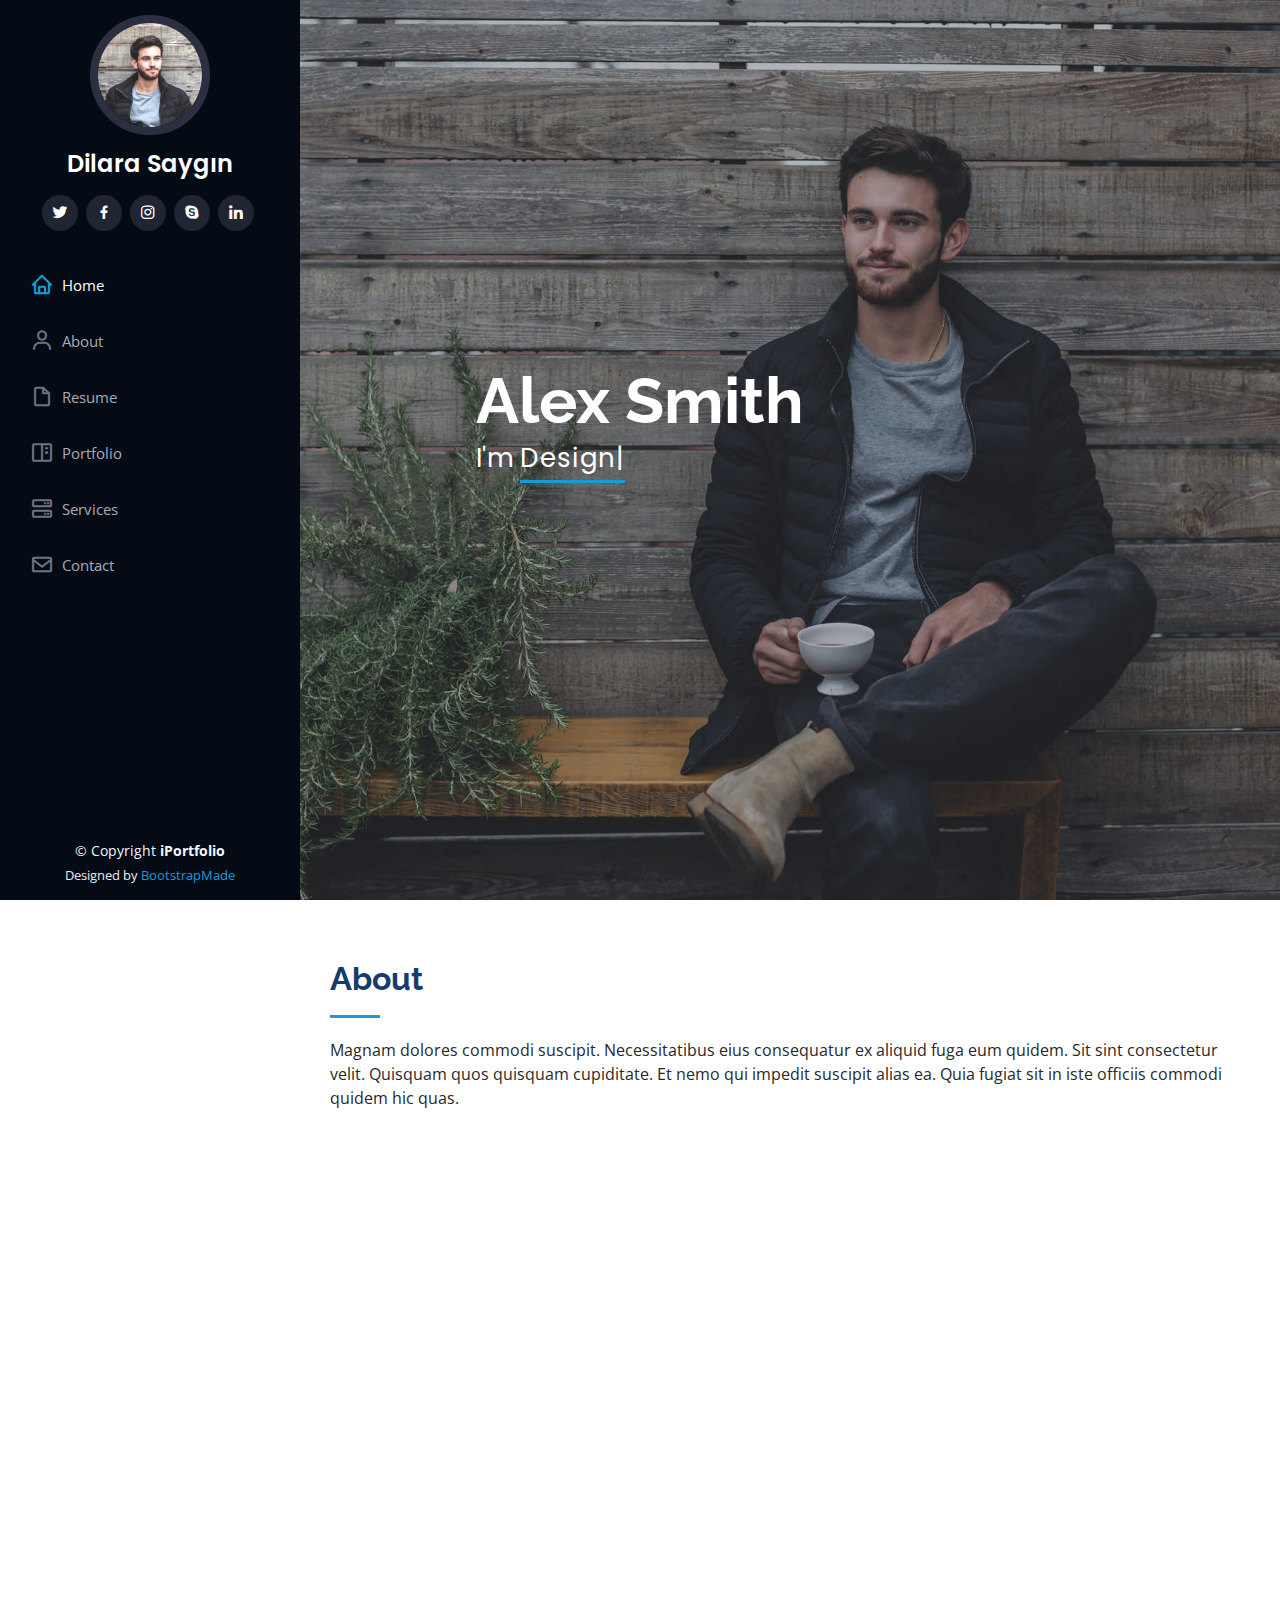
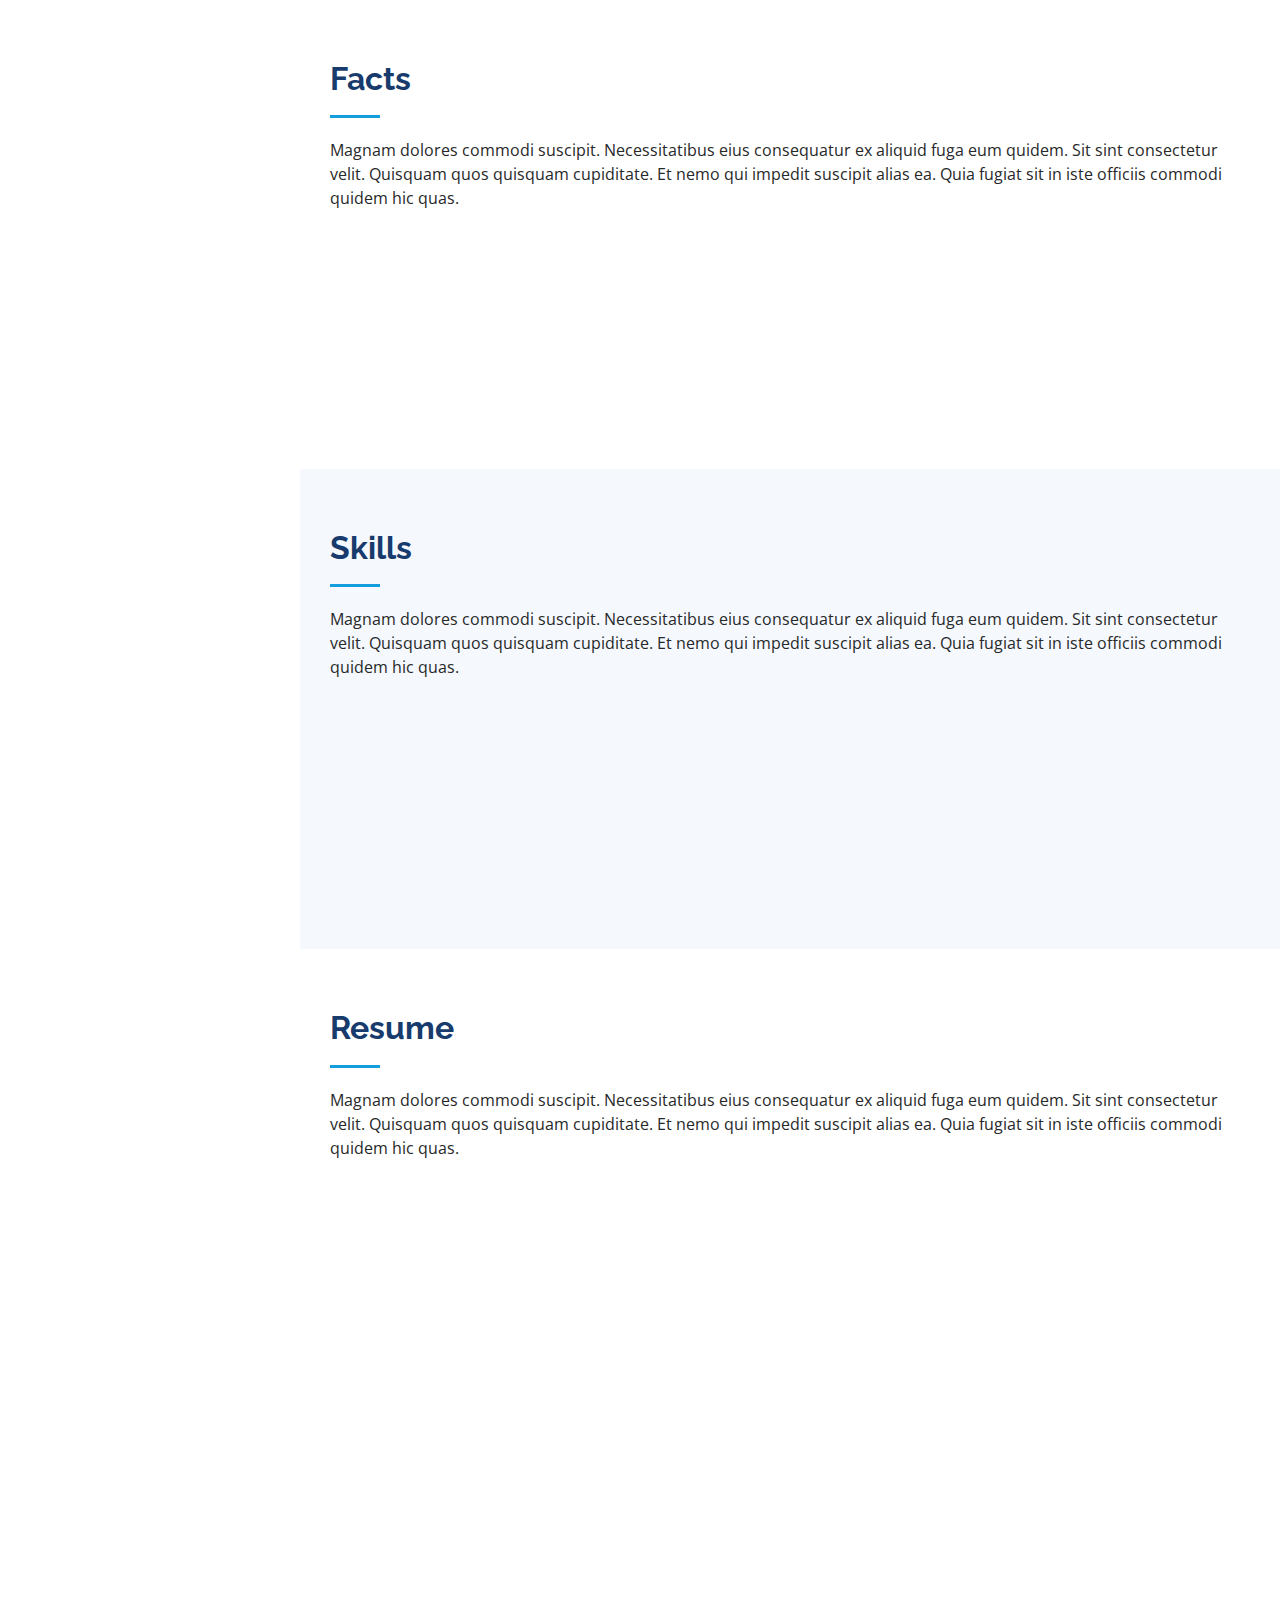
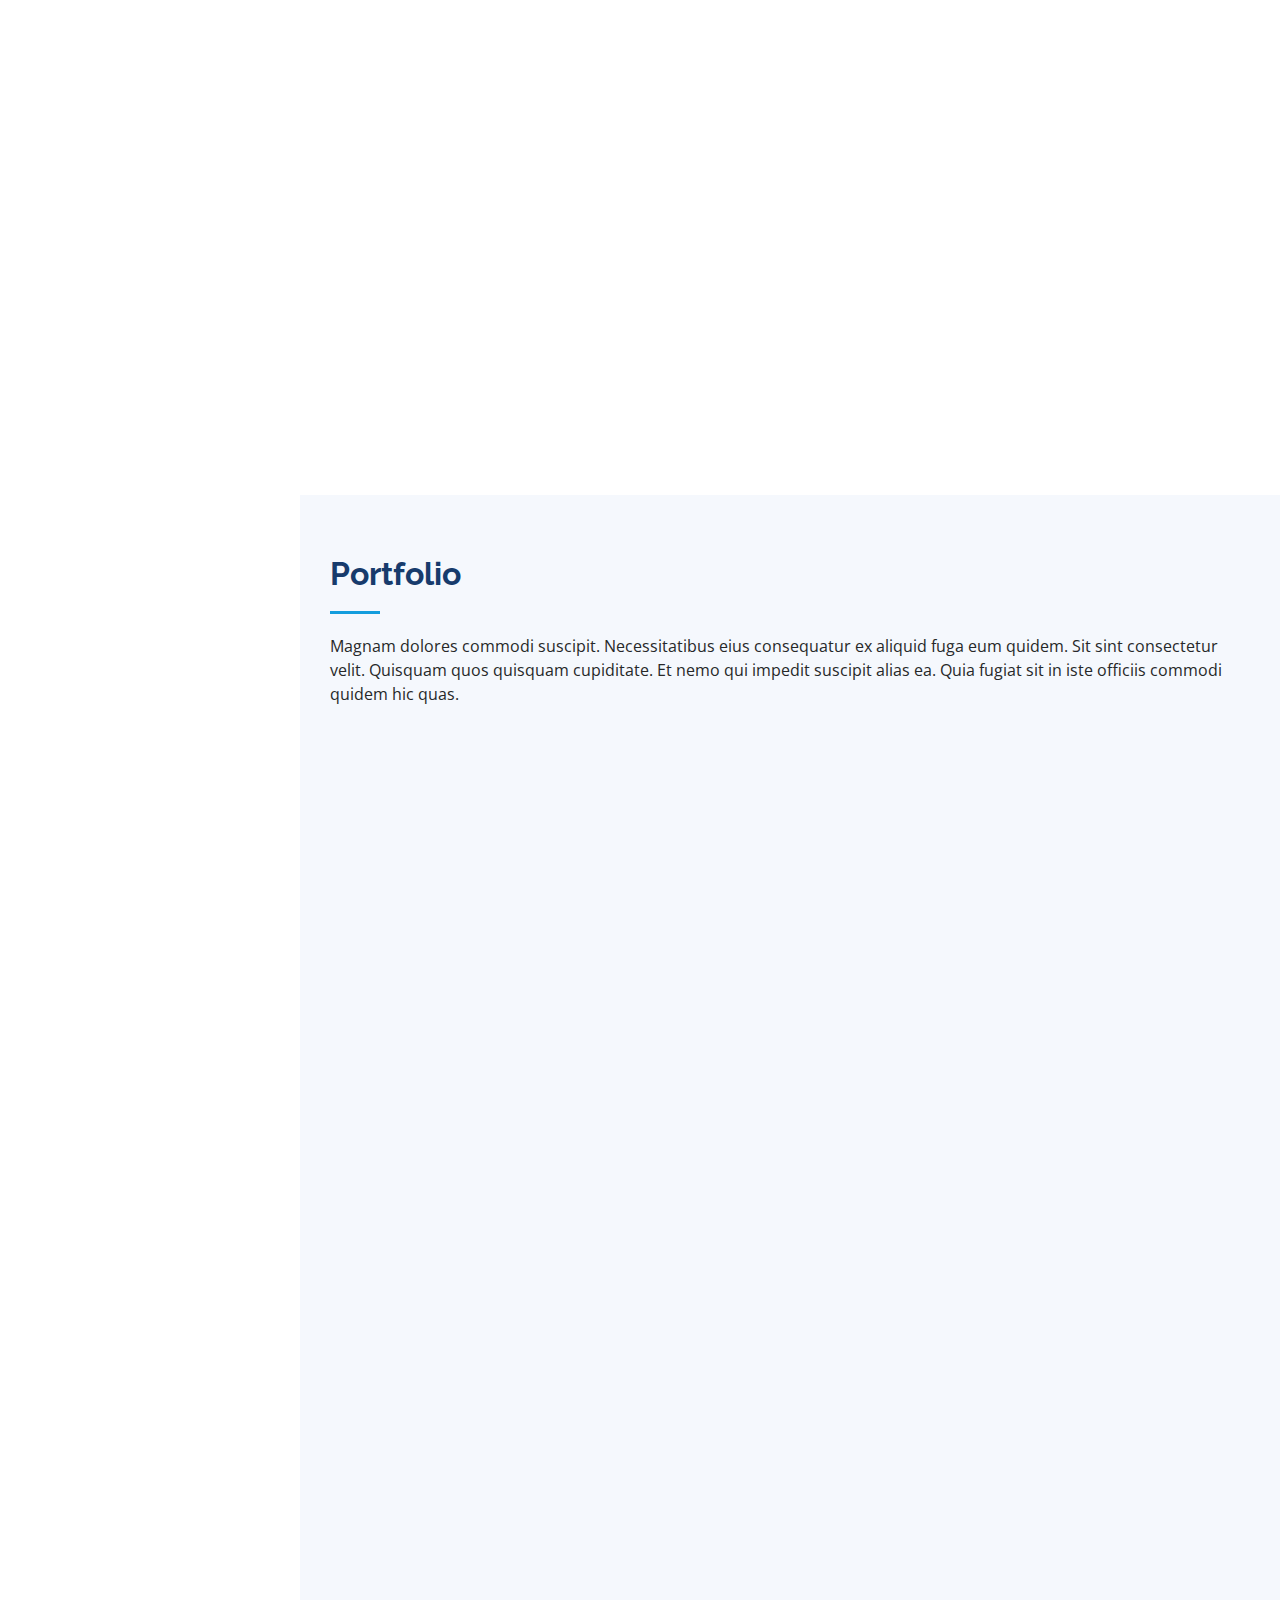
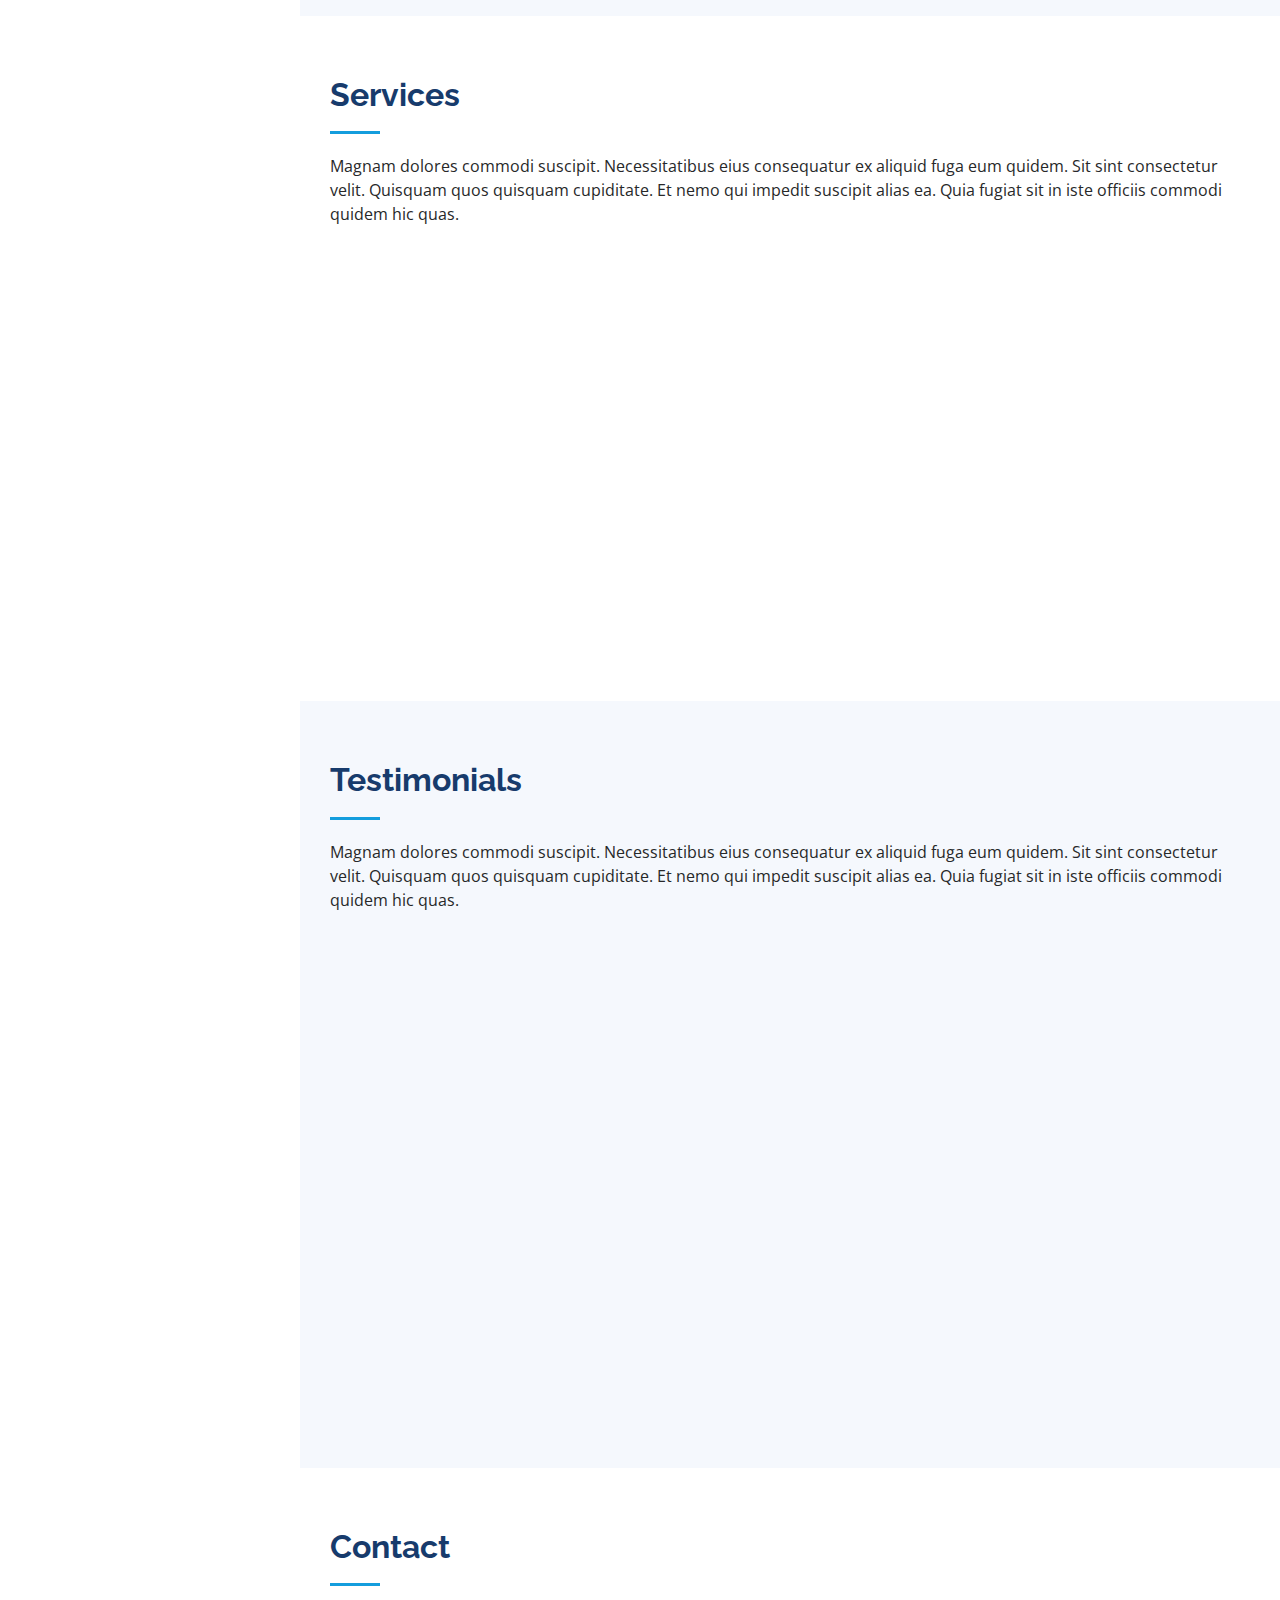
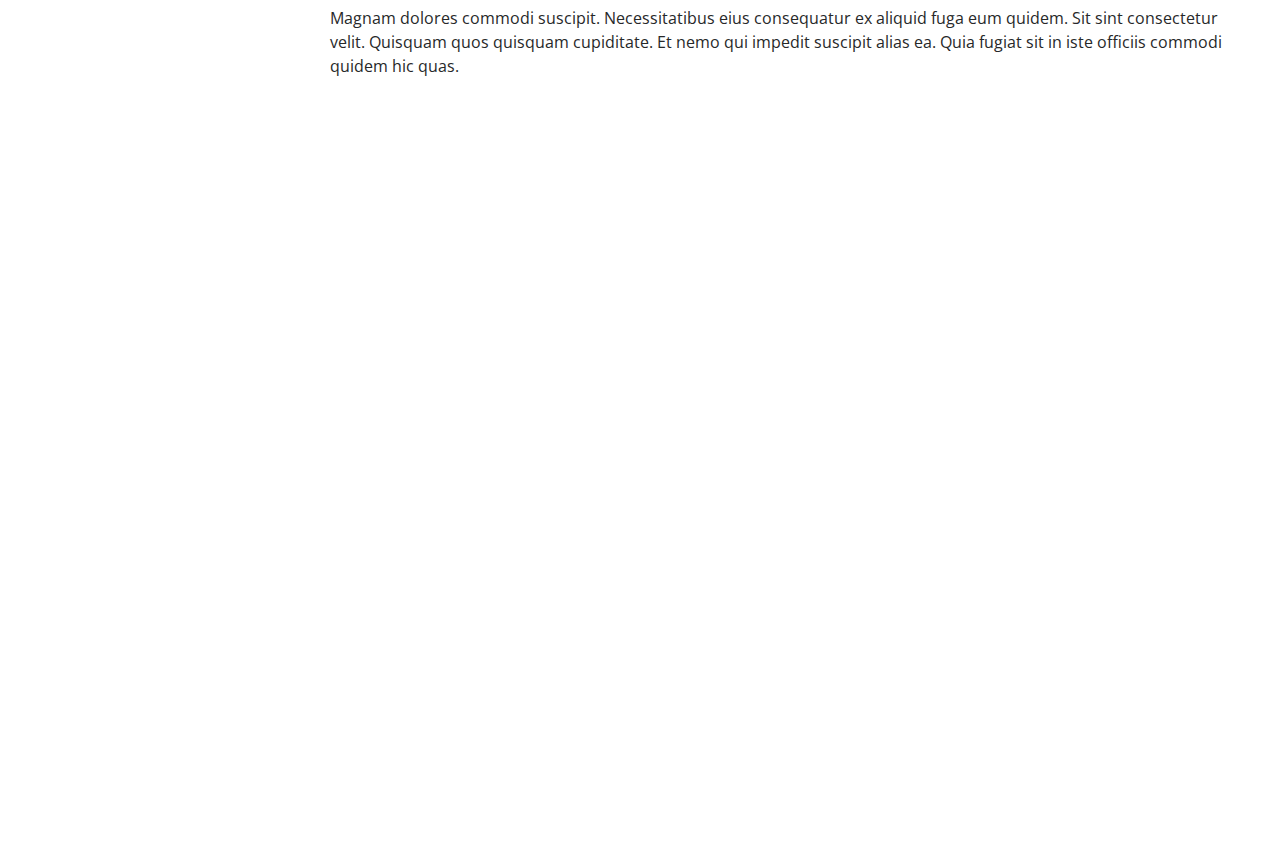
==== iPortfolio/index.html @ 15cb744f "deneme1" ====
<!DOCTYPE html>
<html lang="en">

<head>
  <meta charset="utf-8">
  <meta content="width=device-width, initial-scale=1.0" name="viewport">

  <title>iPortfolio Bootstrap Template - Index</title>
  <meta content="" name="description">
  <meta content="" name="keywords">

  <!-- Favicons -->
  <link href="assets/img/favicon.png" rel="icon">
  <link href="assets/img/apple-touch-icon.png" rel="apple-touch-icon">

  <!-- Google Fonts -->
  <link href="https://fonts.googleapis.com/css?family=Open+Sans:300,300i,400,400i,600,600i,700,700i|Raleway:300,300i,400,400i,500,500i,600,600i,700,700i|Poppins:300,300i,400,400i,500,500i,600,600i,700,700i" rel="stylesheet">

  <!-- Vendor CSS Files -->
  <link href="assets/vendor/aos/aos.css" rel="stylesheet">
  <link href="assets/vendor/bootstrap/css/bootstrap.min.css" rel="stylesheet">
  <link href="assets/vendor/bootstrap-icons/bootstrap-icons.css" rel="stylesheet">
  <link href="assets/vendor/boxicons/css/boxicons.min.css" rel="stylesheet">
  <link href="assets/vendor/glightbox/css/glightbox.min.css" rel="stylesheet">
  <link href="assets/vendor/swiper/swiper-bundle.min.css" rel="stylesheet">

  <!-- Template Main CSS File -->
  <link href="assets/css/style.css" rel="stylesheet">

  <!-- =======================================================
  * Template Name: iPortfolio
  * Template URL: https://bootstrapmade.com/iportfolio-bootstrap-portfolio-websites-template/
  * Updated: Mar 17 2024 with Bootstrap v5.3.3
  * Author: BootstrapMade.com
  * License: https://bootstrapmade.com/license/
  ======================================================== -->
</head>

<body>

  <!-- ======= Mobile nav toggle button ======= -->
  <i class="bi bi-list mobile-nav-toggle d-xl-none"></i>

  <!-- ======= Header ======= -->
  <header id="header">
    <div class="d-flex flex-column">

      <div class="profile">
        <img src="assets/img/profile-img.jpg" alt="" class="img-fluid rounded-circle">
        <h1 class="text-light"><a href="index.html">Dilara Saygın</a></h1>
        <div class="social-links mt-3 text-center">
          <a href="#" class="twitter"><i class="bx bxl-twitter"></i></a>
          <a href="#" class="facebook"><i class="bx bxl-facebook"></i></a>
          <a href="#" class="instagram"><i class="bx bxl-instagram"></i></a>
          <a href="#" class="google-plus"><i class="bx bxl-skype"></i></a>
          <a href="#" class="linkedin"><i class="bx bxl-linkedin"></i></a>
        </div>
      </div>

      <nav id="navbar" class="nav-menu navbar">
        <ul>
          <li><a href="#hero" class="nav-link scrollto active"><i class="bx bx-home"></i> <span>Home</span></a></li>
          <li><a href="#about" class="nav-link scrollto"><i class="bx bx-user"></i> <span>About</span></a></li>
          <li><a href="#resume" class="nav-link scrollto"><i class="bx bx-file-blank"></i> <span>Resume</span></a></li>
          <li><a href="#portfolio" class="nav-link scrollto"><i class="bx bx-book-content"></i> <span>Portfolio</span></a></li>
          <li><a href="#services" class="nav-link scrollto"><i class="bx bx-server"></i> <span>Services</span></a></li>
          <li><a href="#contact" class="nav-link scrollto"><i class="bx bx-envelope"></i> <span>Contact</span></a></li>
        </ul>
      </nav><!-- .nav-menu -->
    </div>
  </header><!-- End Header -->

  <!-- ======= Hero Section ======= -->
  <section id="hero" class="d-flex flex-column justify-content-center align-items-center">
    <div class="hero-container" data-aos="fade-in">
      <h1>Alex Smith</h1>
      <p>I'm <span class="typed" data-typed-items="Designer, Developer, Freelancer, Photographer"></span></p>
    </div>
  </section><!-- End Hero -->

  <main id="main">

    <!-- ======= About Section ======= -->
    <section id="about" class="about">
      <div class="container">

        <div class="section-title">
          <h2>About</h2>
          <p>Magnam dolores commodi suscipit. Necessitatibus eius consequatur ex aliquid fuga eum quidem. Sit sint consectetur velit. Quisquam quos quisquam cupiditate. Et nemo qui impedit suscipit alias ea. Quia fugiat sit in iste officiis commodi quidem hic quas.</p>
        </div>

        <div class="row">
          <div class="col-lg-4" data-aos="fade-right">
            <img src="assets/img/profile-img.jpg" class="img-fluid" alt="">
          </div>
          <div class="col-lg-8 pt-4 pt-lg-0 content" data-aos="fade-left">
            <h3>UI/UX Designer &amp; Web Developer.</h3>
            <p class="fst-italic">
              Lorem ipsum dolor sit amet, consectetur adipiscing elit, sed do eiusmod tempor incididunt ut labore et dolore
              magna aliqua.
            </p>
            <div class="row">
              <div class="col-lg-6">
                <ul>
                  <li><i class="bi bi-chevron-right"></i> <strong>Birthday:</strong> <span>1 May 1995</span></li>
                  <li><i class="bi bi-chevron-right"></i> <strong>Website:</strong> <span>www.example.com</span></li>
                  <li><i class="bi bi-chevron-right"></i> <strong>Phone:</strong> <span>+123 456 7890</span></li>
                  <li><i class="bi bi-chevron-right"></i> <strong>City:</strong> <span>New York, USA</span></li>
                </ul>
              </div>
              <div class="col-lg-6">
                <ul>
                  <li><i class="bi bi-chevron-right"></i> <strong>Age:</strong> <span>30</span></li>
                  <li><i class="bi bi-chevron-right"></i> <strong>Degree:</strong> <span>Master</span></li>
                  <li><i class="bi bi-chevron-right"></i> <strong>PhEmailone:</strong> <span>email@example.com</span></li>
                  <li><i class="bi bi-chevron-right"></i> <strong>Freelance:</strong> <span>Available</span></li>
                </ul>
              </div>
            </div>
            <p>
              Officiis eligendi itaque labore et dolorum mollitia officiis optio vero. Quisquam sunt adipisci omnis et ut. Nulla accusantium dolor incidunt officia tempore. Et eius omnis.
              Cupiditate ut dicta maxime officiis quidem quia. Sed et consectetur qui quia repellendus itaque neque. Aliquid amet quidem ut quaerat cupiditate. Ab et eum qui repellendus omnis culpa magni laudantium dolores.
            </p>
          </div>
        </div>

      </div>
    </section><!-- End About Section -->

    <!-- ======= Facts Section ======= -->
    <section id="facts" class="facts">
      <div class="container">

        <div class="section-title">
          <h2>Facts</h2>
          <p>Magnam dolores commodi suscipit. Necessitatibus eius consequatur ex aliquid fuga eum quidem. Sit sint consectetur velit. Quisquam quos quisquam cupiditate. Et nemo qui impedit suscipit alias ea. Quia fugiat sit in iste officiis commodi quidem hic quas.</p>
        </div>

        <div class="row no-gutters">

          <div class="col-lg-3 col-md-6 d-md-flex align-items-md-stretch" data-aos="fade-up">
            <div class="count-box">
              <i class="bi bi-emoji-smile"></i>
              <span data-purecounter-start="0" data-purecounter-end="232" data-purecounter-duration="1" class="purecounter"></span>
              <p><strong>Happy Clients</strong> consequuntur quae</p>
            </div>
          </div>

          <div class="col-lg-3 col-md-6 d-md-flex align-items-md-stretch" data-aos="fade-up" data-aos-delay="100">
            <div class="count-box">
              <i class="bi bi-journal-richtext"></i>
              <span data-purecounter-start="0" data-purecounter-end="521" data-purecounter-duration="1" class="purecounter"></span>
              <p><strong>Projects</strong> adipisci atque cum quia aut</p>
            </div>
          </div>

          <div class="col-lg-3 col-md-6 d-md-flex align-items-md-stretch" data-aos="fade-up" data-aos-delay="200">
            <div class="count-box">
              <i class="bi bi-headset"></i>
              <span data-purecounter-start="0" data-purecounter-end="1453" data-purecounter-duration="1" class="purecounter"></span>
              <p><strong>Hours Of Support</strong> aut commodi quaerat</p>
            </div>
          </div>

          <div class="col-lg-3 col-md-6 d-md-flex align-items-md-stretch" data-aos="fade-up" data-aos-delay="300">
            <div class="count-box">
              <i class="bi bi-people"></i>
              <span data-purecounter-start="0" data-purecounter-end="32" data-purecounter-duration="1" class="purecounter"></span>
              <p><strong>Hard Workers</strong> rerum asperiores dolor</p>
            </div>
          </div>

        </div>

      </div>
    </section><!-- End Facts Section -->

    <!-- ======= Skills Section ======= -->
    <section id="skills" class="skills section-bg">
      <div class="container">

        <div class="section-title">
          <h2>Skills</h2>
          <p>Magnam dolores commodi suscipit. Necessitatibus eius consequatur ex aliquid fuga eum quidem. Sit sint consectetur velit. Quisquam quos quisquam cupiditate. Et nemo qui impedit suscipit alias ea. Quia fugiat sit in iste officiis commodi quidem hic quas.</p>
        </div>

        <div class="row skills-content">

          <div class="col-lg-6" data-aos="fade-up">

            <div class="progress">
              <span class="skill">HTML <i class="val">100%</i></span>
              <div class="progress-bar-wrap">
                <div class="progress-bar" role="progressbar" aria-valuenow="100" aria-valuemin="0" aria-valuemax="100"></div>
              </div>
            </div>

            <div class="progress">
              <span class="skill">CSS <i class="val">90%</i></span>
              <div class="progress-bar-wrap">
                <div class="progress-bar" role="progressbar" aria-valuenow="90" aria-valuemin="0" aria-valuemax="100"></div>
              </div>
            </div>

            <div class="progress">
              <span class="skill">JavaScript <i class="val">75%</i></span>
              <div class="progress-bar-wrap">
                <div class="progress-bar" role="progressbar" aria-valuenow="75" aria-valuemin="0" aria-valuemax="100"></div>
              </div>
            </div>

          </div>

          <div class="col-lg-6" data-aos="fade-up" data-aos-delay="100">

            <div class="progress">
              <span class="skill">PHP <i class="val">80%</i></span>
              <div class="progress-bar-wrap">
                <div class="progress-bar" role="progressbar" aria-valuenow="80" aria-valuemin="0" aria-valuemax="100"></div>
              </div>
            </div>

            <div class="progress">
              <span class="skill">WordPress/CMS <i class="val">90%</i></span>
              <div class="progress-bar-wrap">
                <div class="progress-bar" role="progressbar" aria-valuenow="90" aria-valuemin="0" aria-valuemax="100"></div>
              </div>
            </div>

            <div class="progress">
              <span class="skill">Photoshop <i class="val">55%</i></span>
              <div class="progress-bar-wrap">
                <div class="progress-bar" role="progressbar" aria-valuenow="55" aria-valuemin="0" aria-valuemax="100"></div>
              </div>
            </div>

          </div>

        </div>

      </div>
    </section><!-- End Skills Section -->

    <!-- ======= Resume Section ======= -->
    <section id="resume" class="resume">
      <div class="container">

        <div class="section-title">
          <h2>Resume</h2>
          <p>Magnam dolores commodi suscipit. Necessitatibus eius consequatur ex aliquid fuga eum quidem. Sit sint consectetur velit. Quisquam quos quisquam cupiditate. Et nemo qui impedit suscipit alias ea. Quia fugiat sit in iste officiis commodi quidem hic quas.</p>
        </div>

        <div class="row">
          <div class="col-lg-6" data-aos="fade-up">
            <h3 class="resume-title">Sumary</h3>
            <div class="resume-item pb-0">
              <h4>Alex Smith</h4>
              <p><em>Innovative and deadline-driven Graphic Designer with 3+ years of experience designing and developing user-centered digital/print marketing material from initial concept to final, polished deliverable.</em></p>
              <ul>
                <li>Portland par 127,Orlando, FL</li>
                <li>(123) 456-7891</li>
                <li>alice.barkley@example.com</li>
              </ul>
            </div>

            <h3 class="resume-title">Education</h3>
            <div class="resume-item">
              <h4>Master of Fine Arts &amp; Graphic Design</h4>
              <h5>2015 - 2016</h5>
              <p><em>Rochester Institute of Technology, Rochester, NY</em></p>
              <p>Qui deserunt veniam. Et sed aliquam labore tempore sed quisquam iusto autem sit. Ea vero voluptatum qui ut dignissimos deleniti nerada porti sand markend</p>
            </div>
            <div class="resume-item">
              <h4>Bachelor of Fine Arts &amp; Graphic Design</h4>
              <h5>2010 - 2014</h5>
              <p><em>Rochester Institute of Technology, Rochester, NY</em></p>
              <p>Quia nobis sequi est occaecati aut. Repudiandae et iusto quae reiciendis et quis Eius vel ratione eius unde vitae rerum voluptates asperiores voluptatem Earum molestiae consequatur neque etlon sader mart dila</p>
            </div>
          </div>
          <div class="col-lg-6" data-aos="fade-up" data-aos-delay="100">
            <h3 class="resume-title">Professional Experience</h3>
            <div class="resume-item">
              <h4>Senior graphic design specialist</h4>
              <h5>2019 - Present</h5>
              <p><em>Experion, New York, NY </em></p>
              <ul>
                <li>Lead in the design, development, and implementation of the graphic, layout, and production communication materials</li>
                <li>Delegate tasks to the 7 members of the design team and provide counsel on all aspects of the project. </li>
                <li>Supervise the assessment of all graphic materials in order to ensure quality and accuracy of the design</li>
                <li>Oversee the efficient use of production project budgets ranging from $2,000 - $25,000</li>
              </ul>
            </div>
            <div class="resume-item">
              <h4>Graphic design specialist</h4>
              <h5>2017 - 2018</h5>
              <p><em>Stepping Stone Advertising, New York, NY</em></p>
              <ul>
                <li>Developed numerous marketing programs (logos, brochures,infographics, presentations, and advertisements).</li>
                <li>Managed up to 5 projects or tasks at a given time while under pressure</li>
                <li>Recommended and consulted with clients on the most appropriate graphic design</li>
                <li>Created 4+ design presentations and proposals a month for clients and account managers</li>
              </ul>
            </div>
          </div>
        </div>

      </div>
    </section><!-- End Resume Section -->

    <!-- ======= Portfolio Section ======= -->
    <section id="portfolio" class="portfolio section-bg">
      <div class="container">

        <div class="section-title">
          <h2>Portfolio</h2>
          <p>Magnam dolores commodi suscipit. Necessitatibus eius consequatur ex aliquid fuga eum quidem. Sit sint consectetur velit. Quisquam quos quisquam cupiditate. Et nemo qui impedit suscipit alias ea. Quia fugiat sit in iste officiis commodi quidem hic quas.</p>
        </div>

        <div class="row" data-aos="fade-up">
          <div class="col-lg-12 d-flex justify-content-center">
            <ul id="portfolio-flters">
              <li data-filter="*" class="filter-active">All</li>
              <li data-filter=".filter-app">App</li>
              <li data-filter=".filter-card">Card</li>
              <li data-filter=".filter-web">Web</li>
            </ul>
          </div>
        </div>

        <div class="row portfolio-container" data-aos="fade-up" data-aos-delay="100">

          <div class="col-lg-4 col-md-6 portfolio-item filter-app">
            <div class="portfolio-wrap">
              <img src="assets/img/portfolio/portfolio-1.jpg" class="img-fluid" alt="">
              <div class="portfolio-links">
                <a href="assets/img/portfolio/portfolio-1.jpg" data-gallery="portfolioGallery" class="portfolio-lightbox" title="App 1"><i class="bx bx-plus"></i></a>
                <a href="portfolio-details.html" title="More Details"><i class="bx bx-link"></i></a>
              </div>
            </div>
          </div>

          <div class="col-lg-4 col-md-6 portfolio-item filter-web">
            <div class="portfolio-wrap">
              <img src="assets/img/portfolio/portfolio-2.jpg" class="img-fluid" alt="">
              <div class="portfolio-links">
                <a href="assets/img/portfolio/portfolio-2.jpg" data-gallery="portfolioGallery" class="portfolio-lightbox" title="Web 3"><i class="bx bx-plus"></i></a>
                <a href="portfolio-details.html" title="More Details"><i class="bx bx-link"></i></a>
              </div>
            </div>
          </div>

          <div class="col-lg-4 col-md-6 portfolio-item filter-app">
            <div class="portfolio-wrap">
              <img src="assets/img/portfolio/portfolio-3.jpg" class="img-fluid" alt="">
              <div class="portfolio-links">
                <a href="assets/img/portfolio/portfolio-3.jpg" data-gallery="portfolioGallery" class="portfolio-lightbox" title="App 2"><i class="bx bx-plus"></i></a>
                <a href="portfolio-details.html" title="More Details"><i class="bx bx-link"></i></a>
              </div>
            </div>
          </div>

          <div class="col-lg-4 col-md-6 portfolio-item filter-card">
            <div class="portfolio-wrap">
              <img src="assets/img/portfolio/portfolio-4.jpg" class="img-fluid" alt="">
              <div class="portfolio-links">
                <a href="assets/img/portfolio/portfolio-4.jpg" data-gallery="portfolioGallery" class="portfolio-lightbox" title="Card 2"><i class="bx bx-plus"></i></a>
                <a href="portfolio-details.html" title="More Details"><i class="bx bx-link"></i></a>
              </div>
            </div>
          </div>

          <div class="col-lg-4 col-md-6 portfolio-item filter-web">
            <div class="portfolio-wrap">
              <img src="assets/img/portfolio/portfolio-5.jpg" class="img-fluid" alt="">
              <div class="portfolio-links">
                <a href="assets/img/portfolio/portfolio-5.jpg" data-gallery="portfolioGallery" class="portfolio-lightbox" title="Web 2"><i class="bx bx-plus"></i></a>
                <a href="portfolio-details.html" title="More Details"><i class="bx bx-link"></i></a>
              </div>
            </div>
          </div>

          <div class="col-lg-4 col-md-6 portfolio-item filter-app">
            <div class="portfolio-wrap">
              <img src="assets/img/portfolio/portfolio-6.jpg" class="img-fluid" alt="">
              <div class="portfolio-links">
                <a href="assets/img/portfolio/portfolio-6.jpg" data-gallery="portfolioGallery" class="portfolio-lightbox" title="App 3"><i class="bx bx-plus"></i></a>
                <a href="portfolio-details.html" title="More Details"><i class="bx bx-link"></i></a>
              </div>
            </div>
          </div>

          <div class="col-lg-4 col-md-6 portfolio-item filter-card">
            <div class="portfolio-wrap">
              <img src="assets/img/portfolio/portfolio-7.jpg" class="img-fluid" alt="">
              <div class="portfolio-links">
                <a href="assets/img/portfolio/portfolio-7.jpg" data-gallery="portfolioGallery" class="portfolio-lightbox" title="Card 1"><i class="bx bx-plus"></i></a>
                <a href="portfolio-details.html" title="More Details"><i class="bx bx-link"></i></a>
              </div>
            </div>
          </div>

          <div class="col-lg-4 col-md-6 portfolio-item filter-card">
            <div class="portfolio-wrap">
              <img src="assets/img/portfolio/portfolio-8.jpg" class="img-fluid" alt="">
              <div class="portfolio-links">
                <a href="assets/img/portfolio/portfolio-8.jpg" data-gallery="portfolioGallery" class="portfolio-lightbox" title="Card 3"><i class="bx bx-plus"></i></a>
                <a href="portfolio-details.html" title="More Details"><i class="bx bx-link"></i></a>
              </div>
            </div>
          </div>

          <div class="col-lg-4 col-md-6 portfolio-item filter-web">
            <div class="portfolio-wrap">
              <img src="assets/img/portfolio/portfolio-9.jpg" class="img-fluid" alt="">
              <div class="portfolio-links">
                <a href="assets/img/portfolio/portfolio-9.jpg" data-gallery="portfolioGallery" class="portfolio-lightbox" title="Web 3"><i class="bx bx-plus"></i></a>
                <a href="portfolio-details.html" title="More Details"><i class="bx bx-link"></i></a>
              </div>
            </div>
          </div>

        </div>

      </div>
    </section><!-- End Portfolio Section -->

    <!-- ======= Services Section ======= -->
    <section id="services" class="services">
      <div class="container">

        <div class="section-title">
          <h2>Services</h2>
          <p>Magnam dolores commodi suscipit. Necessitatibus eius consequatur ex aliquid fuga eum quidem. Sit sint consectetur velit. Quisquam quos quisquam cupiditate. Et nemo qui impedit suscipit alias ea. Quia fugiat sit in iste officiis commodi quidem hic quas.</p>
        </div>

        <div class="row">
          <div class="col-lg-4 col-md-6 icon-box" data-aos="fade-up">
            <div class="icon"><i class="bi bi-briefcase"></i></div>
            <h4 class="title"><a href="">Lorem Ipsum</a></h4>
            <p class="description">Voluptatum deleniti atque corrupti quos dolores et quas molestias excepturi sint occaecati cupiditate non provident</p>
          </div>
          <div class="col-lg-4 col-md-6 icon-box" data-aos="fade-up" data-aos-delay="100">
            <div class="icon"><i class="bi bi-card-checklist"></i></div>
            <h4 class="title"><a href="">Dolor Sitema</a></h4>
            <p class="description">Minim veniam, quis nostrud exercitation ullamco laboris nisi ut aliquip ex ea commodo consequat tarad limino ata</p>
          </div>
          <div class="col-lg-4 col-md-6 icon-box" data-aos="fade-up" data-aos-delay="200">
            <div class="icon"><i class="bi bi-bar-chart"></i></div>
            <h4 class="title"><a href="">Sed ut perspiciatis</a></h4>
            <p class="description">Duis aute irure dolor in reprehenderit in voluptate velit esse cillum dolore eu fugiat nulla pariatur</p>
          </div>
          <div class="col-lg-4 col-md-6 icon-box" data-aos="fade-up" data-aos-delay="300">
            <div class="icon"><i class="bi bi-binoculars"></i></div>
            <h4 class="title"><a href="">Magni Dolores</a></h4>
            <p class="description">Excepteur sint occaecat cupidatat non proident, sunt in culpa qui officia deserunt mollit anim id est laborum</p>
          </div>
          <div class="col-lg-4 col-md-6 icon-box" data-aos="fade-up" data-aos-delay="400">
            <div class="icon"><i class="bi bi-brightness-high"></i></div>
            <h4 class="title"><a href="">Nemo Enim</a></h4>
            <p class="description">At vero eos et accusamus et iusto odio dignissimos ducimus qui blanditiis praesentium voluptatum deleniti atque</p>
          </div>
          <div class="col-lg-4 col-md-6 icon-box" data-aos="fade-up" data-aos-delay="500">
            <div class="icon"><i class="bi bi-calendar4-week"></i></div>
            <h4 class="title"><a href="">Eiusmod Tempor</a></h4>
            <p class="description">Et harum quidem rerum facilis est et expedita distinctio. Nam libero tempore, cum soluta nobis est eligendi</p>
          </div>
        </div>

      </div>
    </section><!-- End Services Section -->

    <!-- ======= Testimonials Section ======= -->
    <section id="testimonials" class="testimonials section-bg">
      <div class="container">

        <div class="section-title">
          <h2>Testimonials</h2>
          <p>Magnam dolores commodi suscipit. Necessitatibus eius consequatur ex aliquid fuga eum quidem. Sit sint consectetur velit. Quisquam quos quisquam cupiditate. Et nemo qui impedit suscipit alias ea. Quia fugiat sit in iste officiis commodi quidem hic quas.</p>
        </div>

        <div class="testimonials-slider swiper" data-aos="fade-up" data-aos-delay="100">
          <div class="swiper-wrapper">

            <div class="swiper-slide">
              <div class="testimonial-item" data-aos="fade-up">
                <p>
                  <i class="bx bxs-quote-alt-left quote-icon-left"></i>
                  Proin iaculis purus consequat sem cure digni ssim donec porttitora entum suscipit rhoncus. Accusantium quam, ultricies eget id, aliquam eget nibh et. Maecen aliquam, risus at semper.
                  <i class="bx bxs-quote-alt-right quote-icon-right"></i>
                </p>
                <img src="assets/img/testimonials/testimonials-1.jpg" class="testimonial-img" alt="">
                <h3>Saul Goodman</h3>
                <h4>Ceo &amp; Founder</h4>
              </div>
            </div><!-- End testimonial item -->

            <div class="swiper-slide">
              <div class="testimonial-item" data-aos="fade-up" data-aos-delay="100">
                <p>
                  <i class="bx bxs-quote-alt-left quote-icon-left"></i>
                  Export tempor illum tamen malis malis eram quae irure esse labore quem cillum quid cillum eram malis quorum velit fore eram velit sunt aliqua noster fugiat irure amet legam anim culpa.
                  <i class="bx bxs-quote-alt-right quote-icon-right"></i>
                </p>
                <img src="assets/img/testimonials/testimonials-2.jpg" class="testimonial-img" alt="">
                <h3>Sara Wilsson</h3>
                <h4>Designer</h4>
              </div>
            </div><!-- End testimonial item -->

            <div class="swiper-slide">
              <div class="testimonial-item" data-aos="fade-up" data-aos-delay="200">
                <p>
                  <i class="bx bxs-quote-alt-left quote-icon-left"></i>
                  Enim nisi quem export duis labore cillum quae magna enim sint quorum nulla quem veniam duis minim tempor labore quem eram duis noster aute amet eram fore quis sint minim.
                  <i class="bx bxs-quote-alt-right quote-icon-right"></i>
                </p>
                <img src="assets/img/testimonials/testimonials-3.jpg" class="testimonial-img" alt="">
                <h3>Jena Karlis</h3>
                <h4>Store Owner</h4>
              </div>
            </div><!-- End testimonial item -->

            <div class="swiper-slide">
              <div class="testimonial-item" data-aos="fade-up" data-aos-delay="300">
                <p>
                  <i class="bx bxs-quote-alt-left quote-icon-left"></i>
                  Fugiat enim eram quae cillum dolore dolor amet nulla culpa multos export minim fugiat minim velit minim dolor enim duis veniam ipsum anim magna sunt elit fore quem dolore labore illum veniam.
                  <i class="bx bxs-quote-alt-right quote-icon-right"></i>
                </p>
                <img src="assets/img/testimonials/testimonials-4.jpg" class="testimonial-img" alt="">
                <h3>Matt Brandon</h3>
                <h4>Freelancer</h4>
              </div>
            </div><!-- End testimonial item -->

            <div class="swiper-slide">
              <div class="testimonial-item" data-aos="fade-up" data-aos-delay="400">
                <p>
                  <i class="bx bxs-quote-alt-left quote-icon-left"></i>
                  Quis quorum aliqua sint quem legam fore sunt eram irure aliqua veniam tempor noster veniam enim culpa labore duis sunt culpa nulla illum cillum fugiat legam esse veniam culpa fore nisi cillum quid.
                  <i class="bx bxs-quote-alt-right quote-icon-right"></i>
                </p>
                <img src="assets/img/testimonials/testimonials-5.jpg" class="testimonial-img" alt="">
                <h3>John Larson</h3>
                <h4>Entrepreneur</h4>
              </div>
            </div><!-- End testimonial item -->

          </div>
          <div class="swiper-pagination"></div>
        </div>

      </div>
    </section><!-- End Testimonials Section -->

    <!-- ======= Contact Section ======= -->
    <section id="contact" class="contact">
      <div class="container">

        <div class="section-title">
          <h2>Contact</h2>
          <p>Magnam dolores commodi suscipit. Necessitatibus eius consequatur ex aliquid fuga eum quidem. Sit sint consectetur velit. Quisquam quos quisquam cupiditate. Et nemo qui impedit suscipit alias ea. Quia fugiat sit in iste officiis commodi quidem hic quas.</p>
        </div>

        <div class="row" data-aos="fade-in">

          <div class="col-lg-5 d-flex align-items-stretch">
            <div class="info">
              <div class="address">
                <i class="bi bi-geo-alt"></i>
                <h4>Location:</h4>
                <p>A108 Adam Street, New York, NY 535022</p>
              </div>

              <div class="email">
                <i class="bi bi-envelope"></i>
                <h4>Email:</h4>
                <p>info@example.com</p>
              </div>

              <div class="phone">
                <i class="bi bi-phone"></i>
                <h4>Call:</h4>
                <p>+1 5589 55488 55s</p>
              </div>

              <iframe src="https://www.google.com/maps/embed?pb=!1m14!1m8!1m3!1d12097.433213460943!2d-74.0062269!3d40.7101282!3m2!1i1024!2i768!4f13.1!3m3!1m2!1s0x0%3A0xb89d1fe6bc499443!2sDowntown+Conference+Center!5e0!3m2!1smk!2sbg!4v1539943755621" frameborder="0" style="border:0; width: 100%; height: 290px;" allowfullscreen></iframe>
            </div>

          </div>

          <div class="col-lg-7 mt-5 mt-lg-0 d-flex align-items-stretch">
            <form action="forms/contact.php" method="post" role="form" class="php-email-form">
              <div class="row">
                <div class="form-group col-md-6">
                  <label for="name">Your Name</label>
                  <input type="text" name="name" class="form-control" id="name" required>
                </div>
                <div class="form-group col-md-6">
                  <label for="name">Your Email</label>
                  <input type="email" class="form-control" name="email" id="email" required>
                </div>
              </div>
              <div class="form-group">
                <label for="name">Subject</label>
                <input type="text" class="form-control" name="subject" id="subject" required>
              </div>
              <div class="form-group">
                <label for="name">Message</label>
                <textarea class="form-control" name="message" rows="10" required></textarea>
              </div>
              <div class="my-3">
                <div class="loading">Loading</div>
                <div class="error-message"></div>
                <div class="sent-message">Your message has been sent. Thank you!</div>
              </div>
              <div class="text-center"><button type="submit">Send Message</button></div>
            </form>
          </div>

        </div>

      </div>
    </section><!-- End Contact Section -->

  </main><!-- End #main -->

  <!-- ======= Footer ======= -->
  <footer id="footer">
    <div class="container">
      <div class="copyright">
        &copy; Copyright <strong><span>iPortfolio</span></strong>
      </div>
      <div class="credits">
        <!-- All the links in the footer should remain intact. -->
        <!-- You can delete the links only if you purchased the pro version. -->
        <!-- Licensing information: https://bootstrapmade.com/license/ -->
        <!-- Purchase the pro version with working PHP/AJAX contact form: https://bootstrapmade.com/iportfolio-bootstrap-portfolio-websites-template/ -->
        Designed by <a href="https://bootstrapmade.com/">BootstrapMade</a>
      </div>
    </div>
  </footer><!-- End  Footer -->

  <a href="#" class="back-to-top d-flex align-items-center justify-content-center"><i class="bi bi-arrow-up-short"></i></a>

  <!-- Vendor JS Files -->
  <script src="assets/vendor/purecounter/purecounter_vanilla.js"></script>
  <script src="assets/vendor/aos/aos.js"></script>
  <script src="assets/vendor/bootstrap/js/bootstrap.bundle.min.js"></script>
  <script src="assets/vendor/glightbox/js/glightbox.min.js"></script>
  <script src="assets/vendor/isotope-layout/isotope.pkgd.min.js"></script>
  <script src="assets/vendor/swiper/swiper-bundle.min.js"></script>
  <script src="assets/vendor/typed.js/typed.umd.js"></script>
  <script src="assets/vendor/waypoints/noframework.waypoints.js"></script>
  <script src="assets/vendor/php-email-form/validate.js"></script>

  <!-- Template Main JS File -->
  <script src="assets/js/main.js"></script>

</body>

</html>
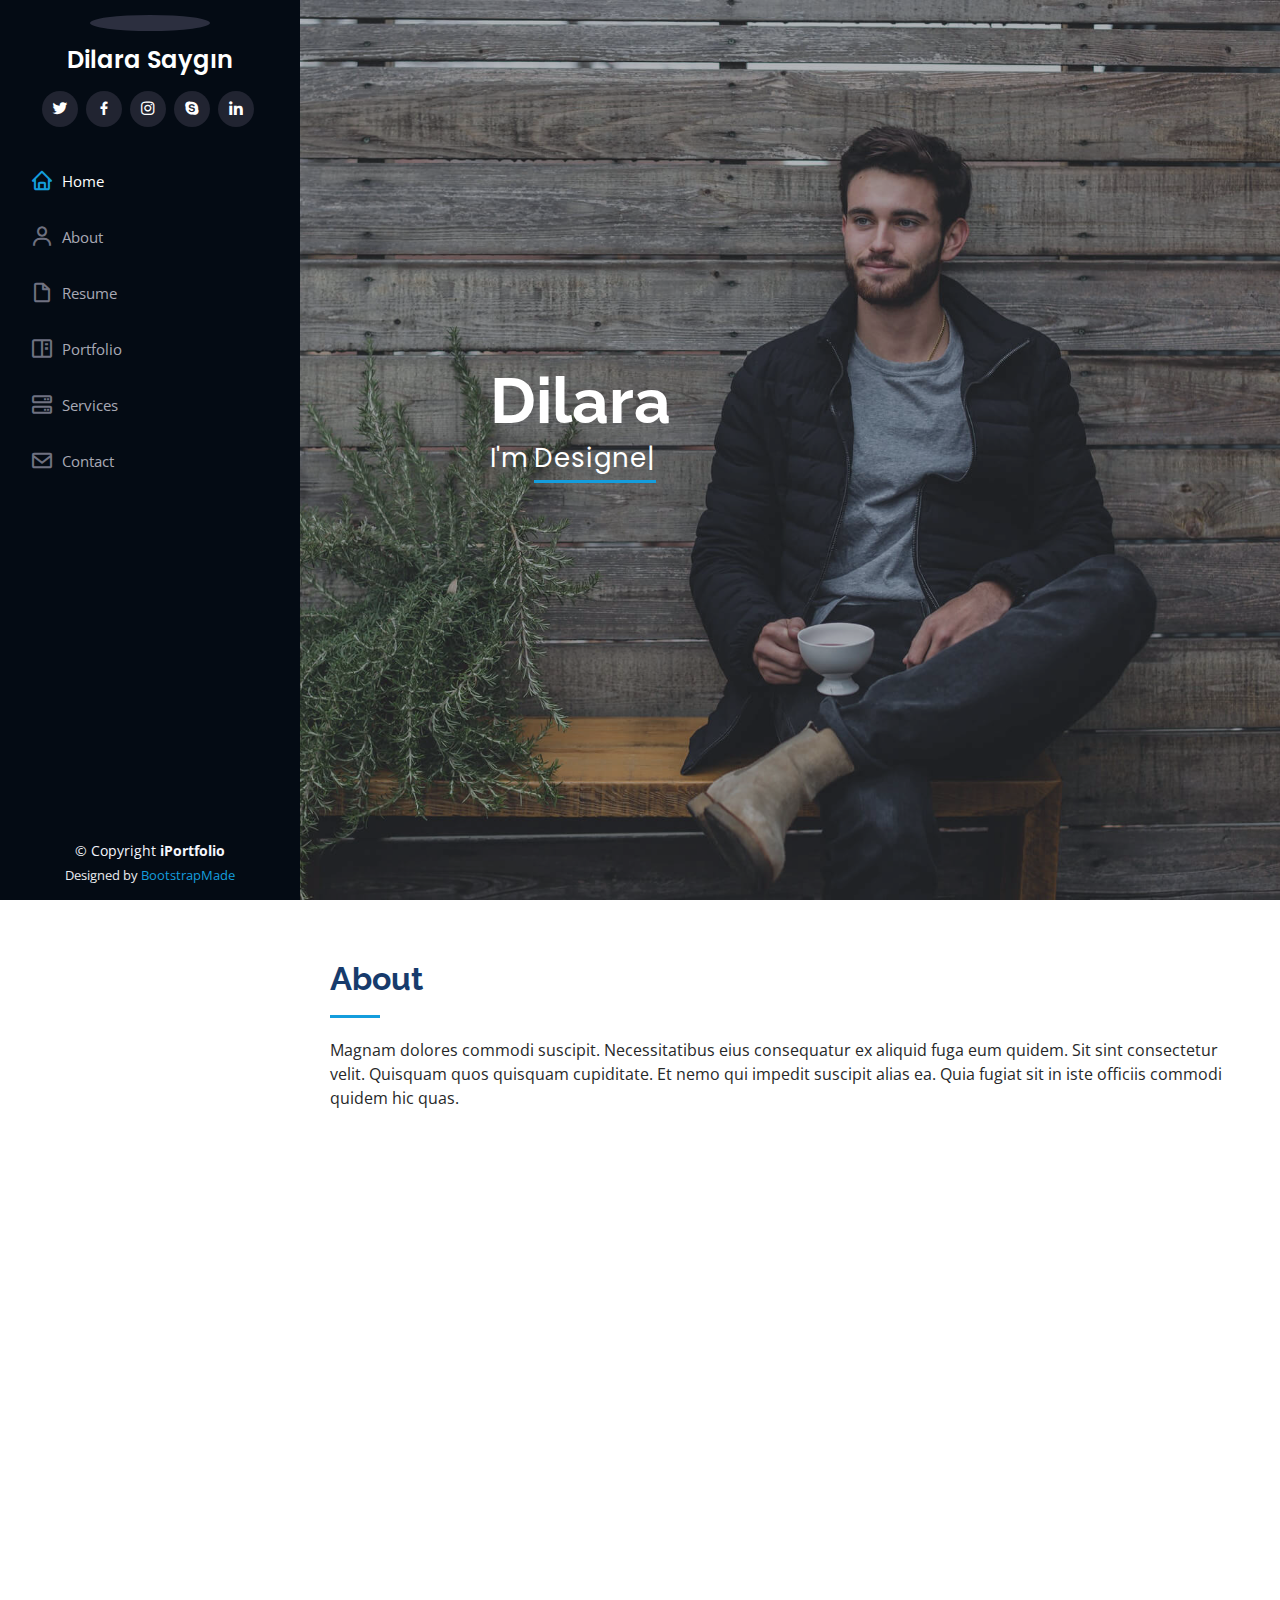
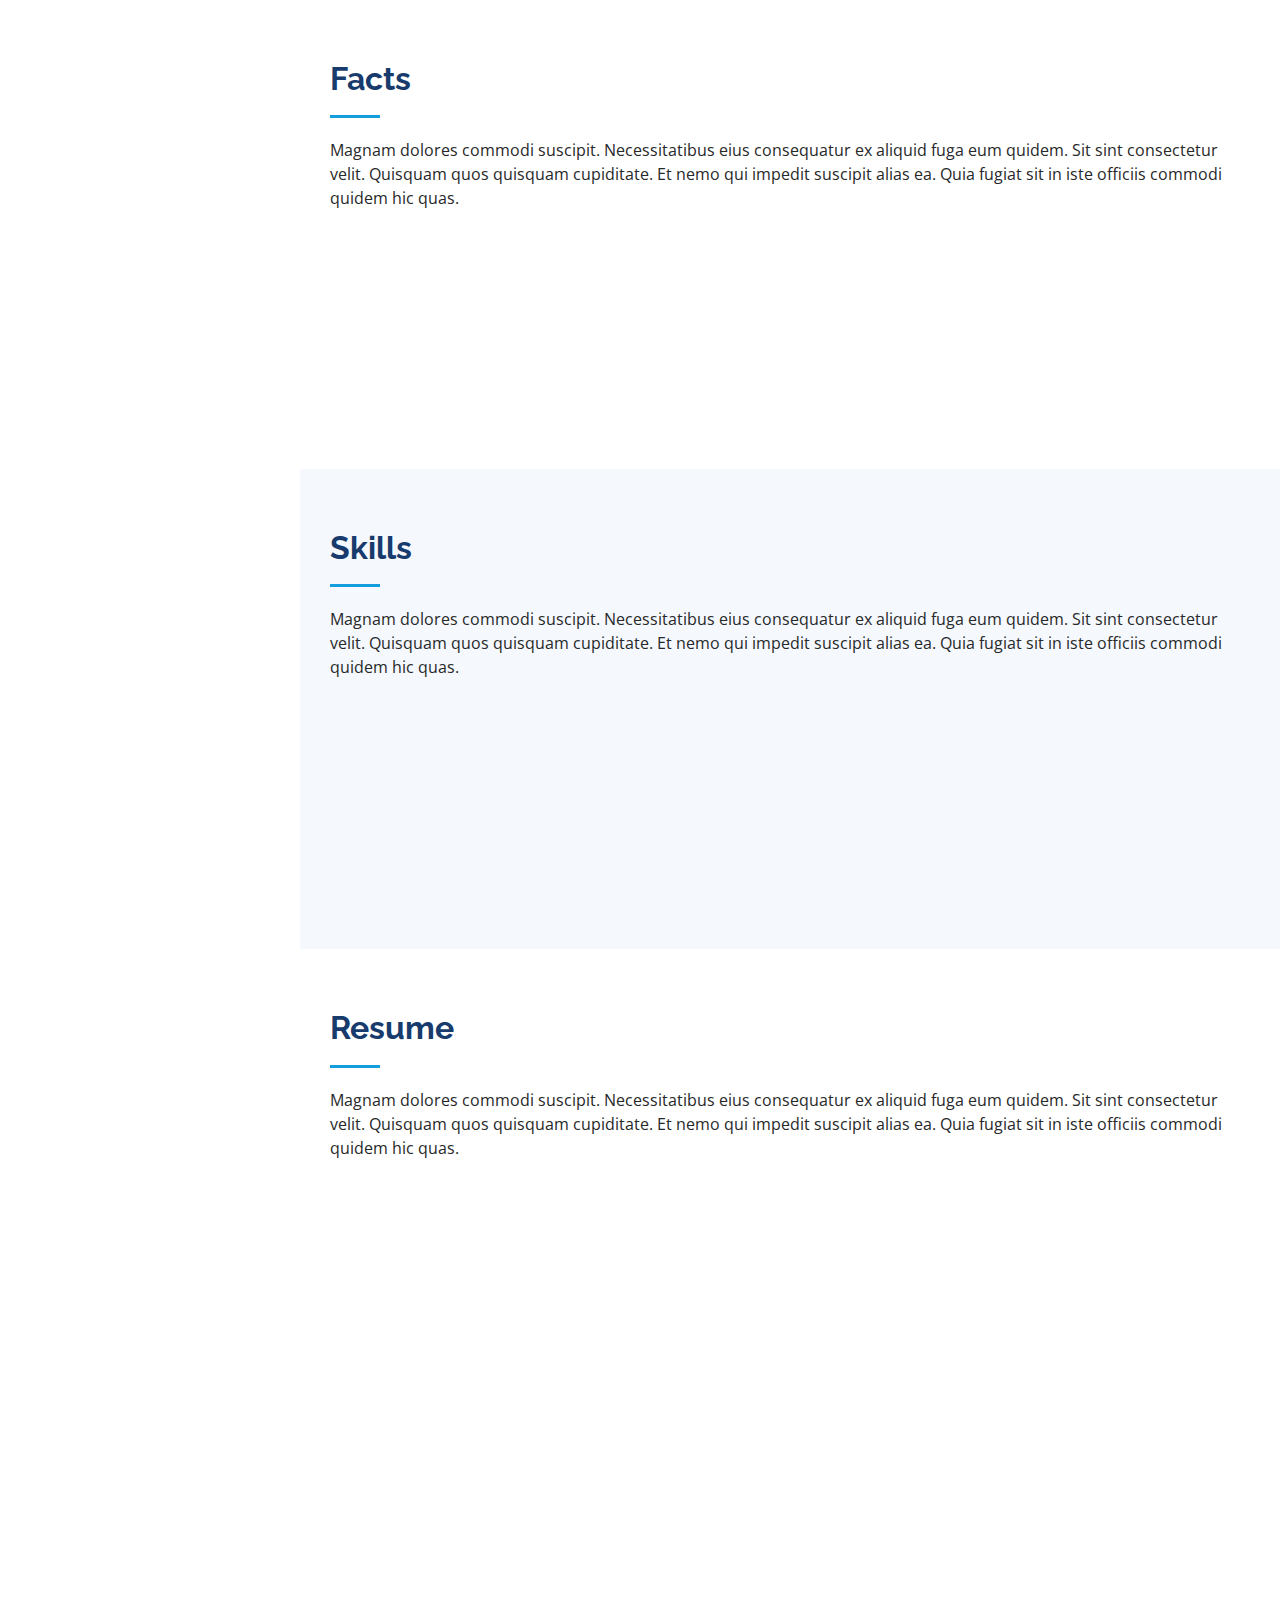
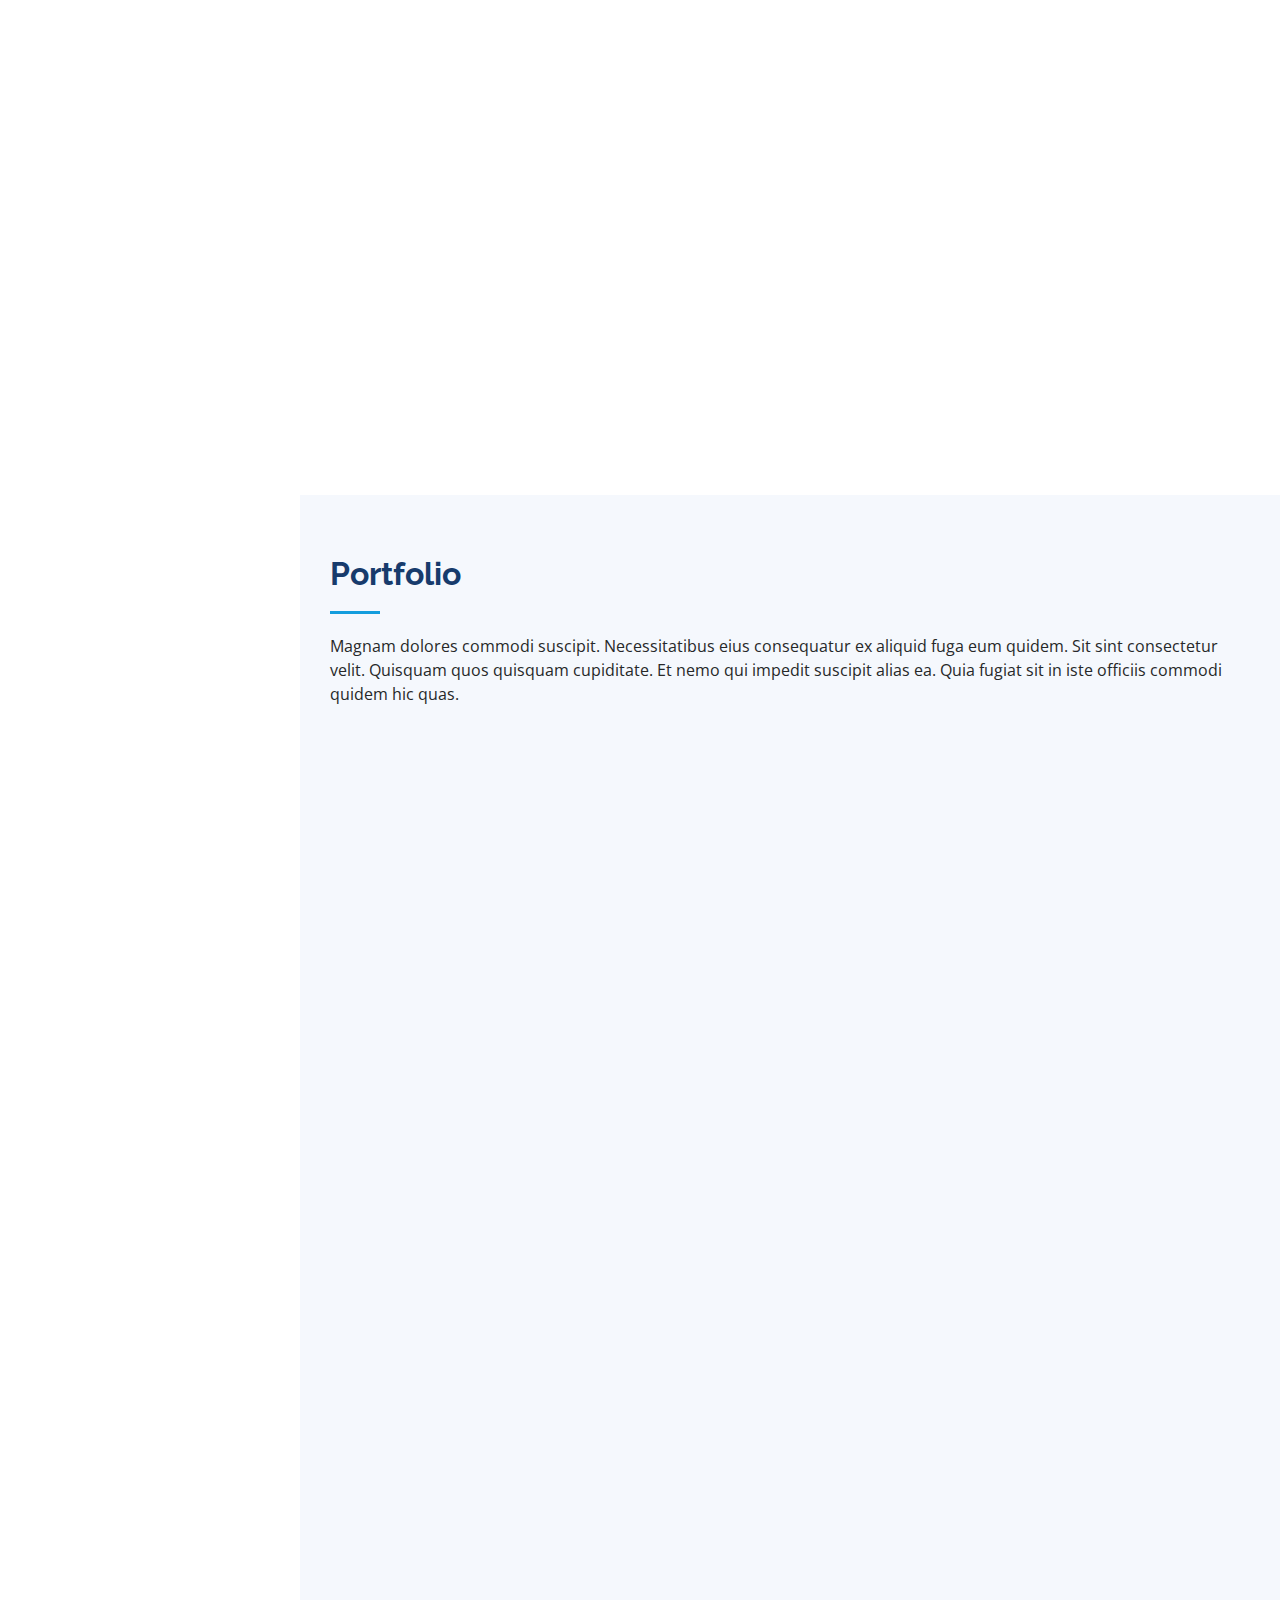
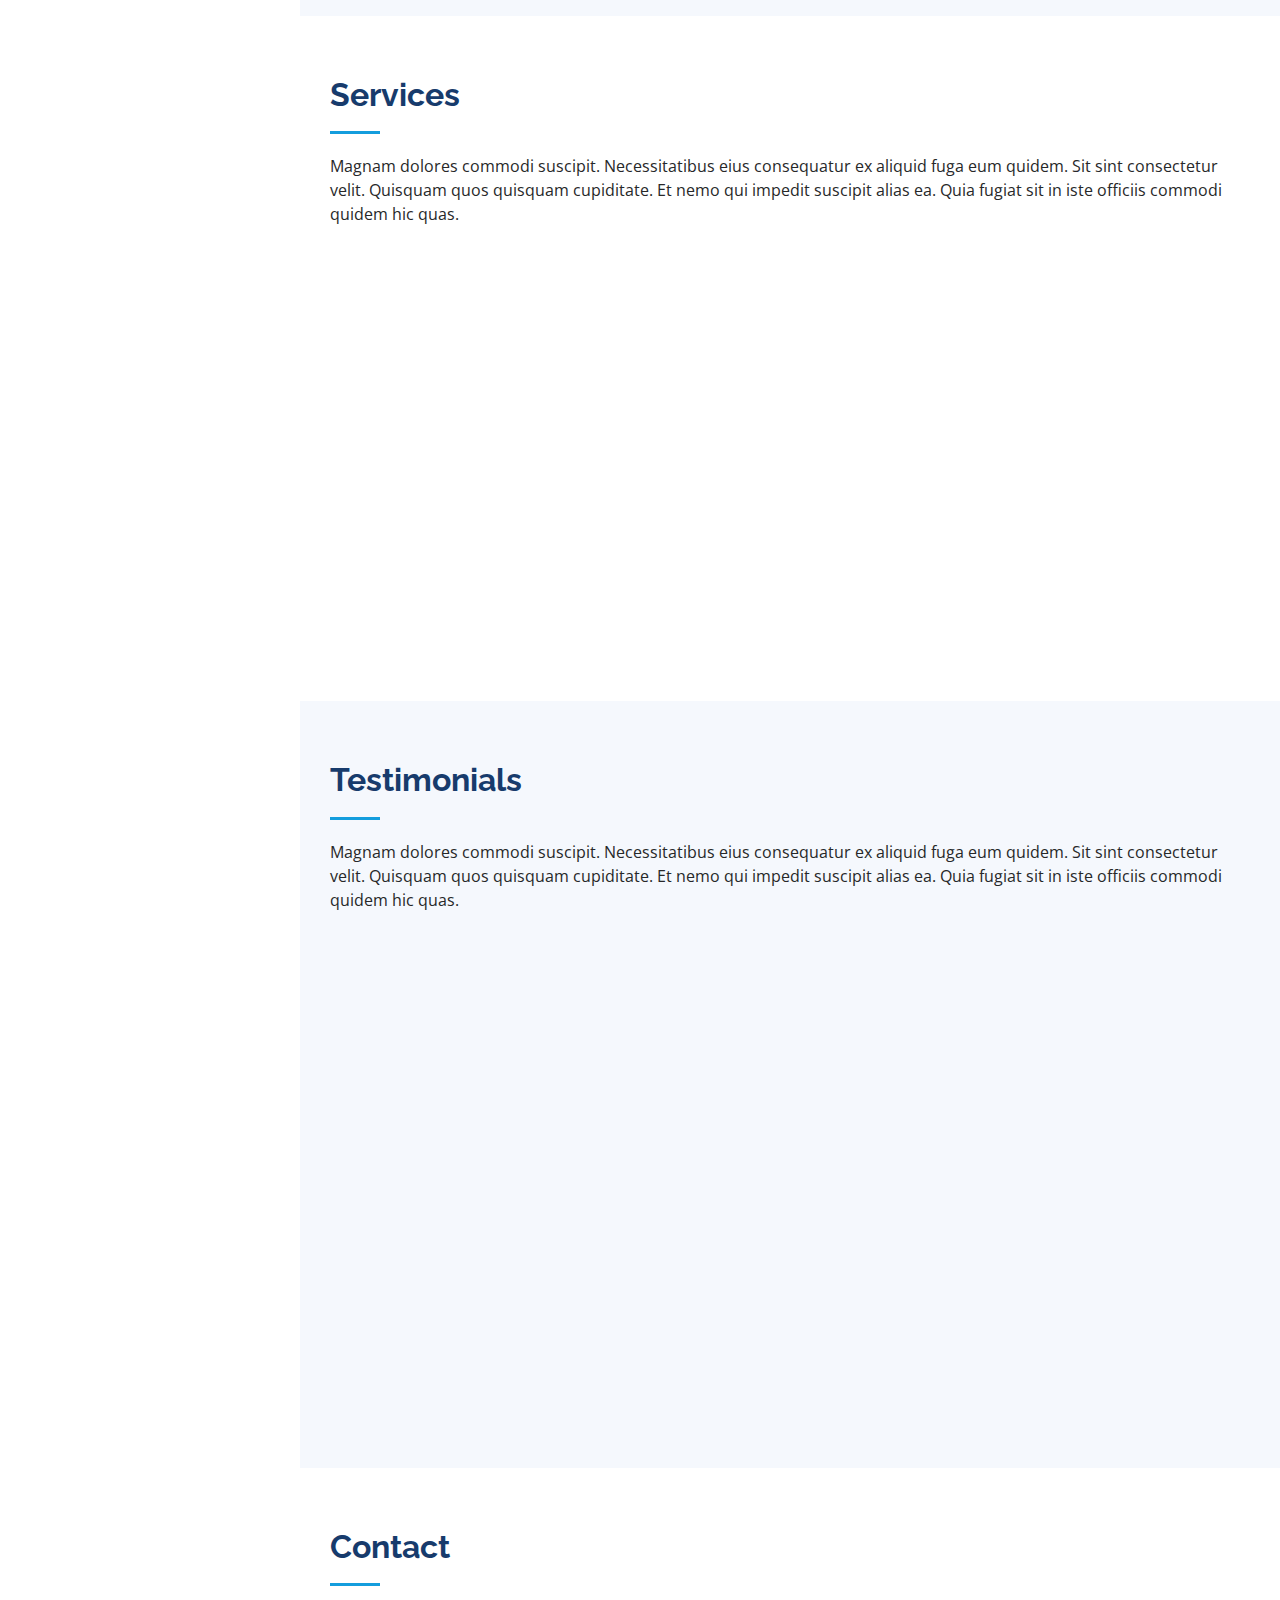
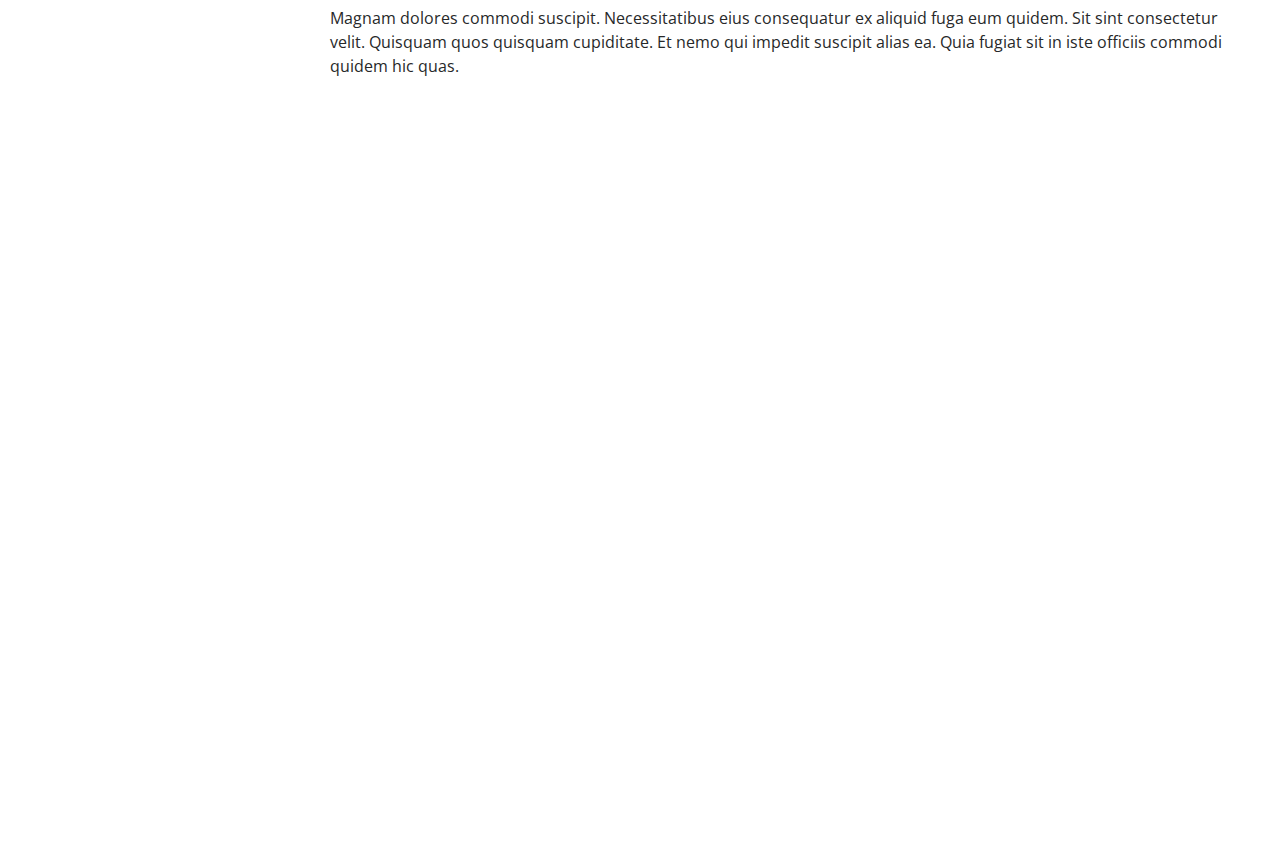
==== commit 55fd6243: "deneme2" ====
--- a/iPortfolio/index.html
+++ b/iPortfolio/index.html
@@ -73,7 +73,7 @@
   <!-- ======= Hero Section ======= -->
   <section id="hero" class="d-flex flex-column justify-content-center align-items-center">
     <div class="hero-container" data-aos="fade-in">
-      <h1>Alex Smith</h1>
+      <h1>Dilara</h1>
       <p>I'm <span class="typed" data-typed-items="Designer, Developer, Freelancer, Photographer"></span></p>
     </div>
   </section><!-- End Hero -->
@@ -91,7 +91,7 @@
 
         <div class="row">
           <div class="col-lg-4" data-aos="fade-right">
-            <img src="assets/img/profile-img.jpg" class="img-fluid" alt="">
+            <img src="assets/img/ben.jpg" class="img-fluid" alt="">
           </div>
           <div class="col-lg-8 pt-4 pt-lg-0 content" data-aos="fade-left">
             <h3>UI/UX Designer &amp; Web Developer.</h3>
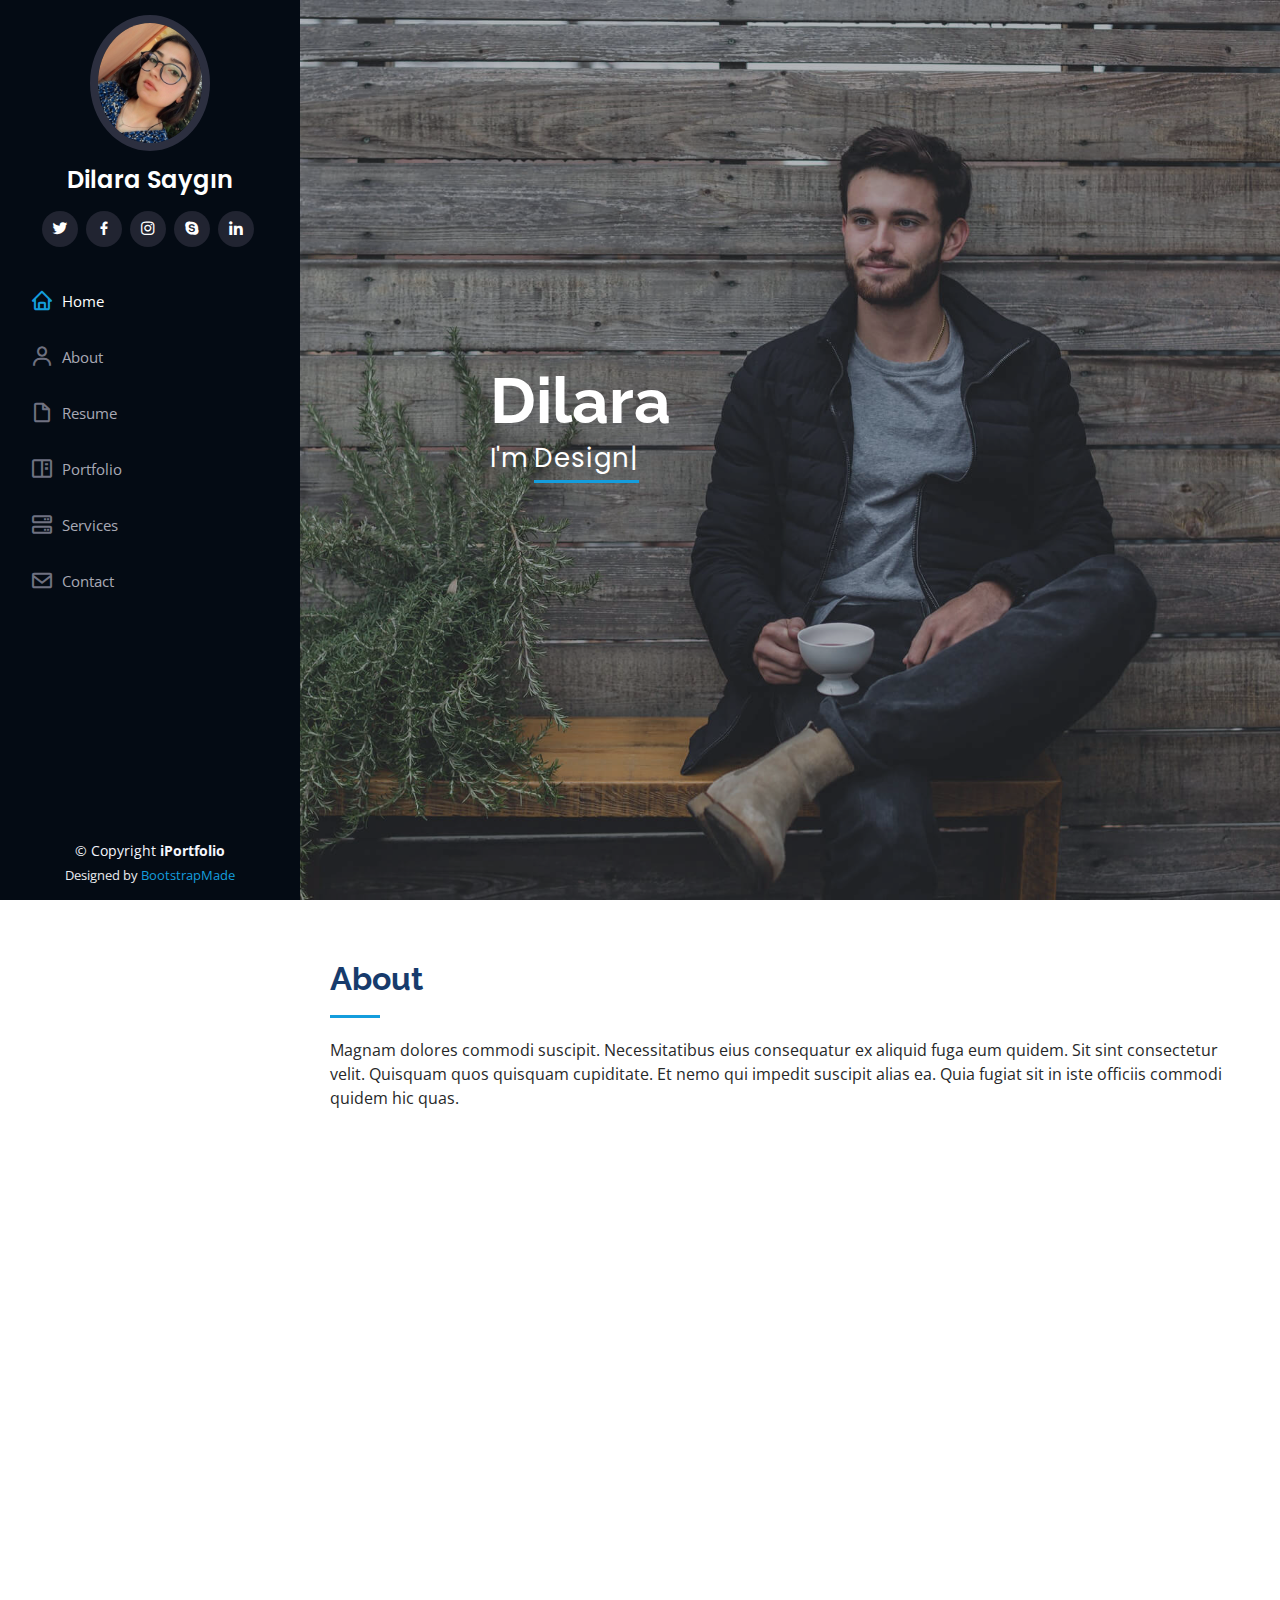
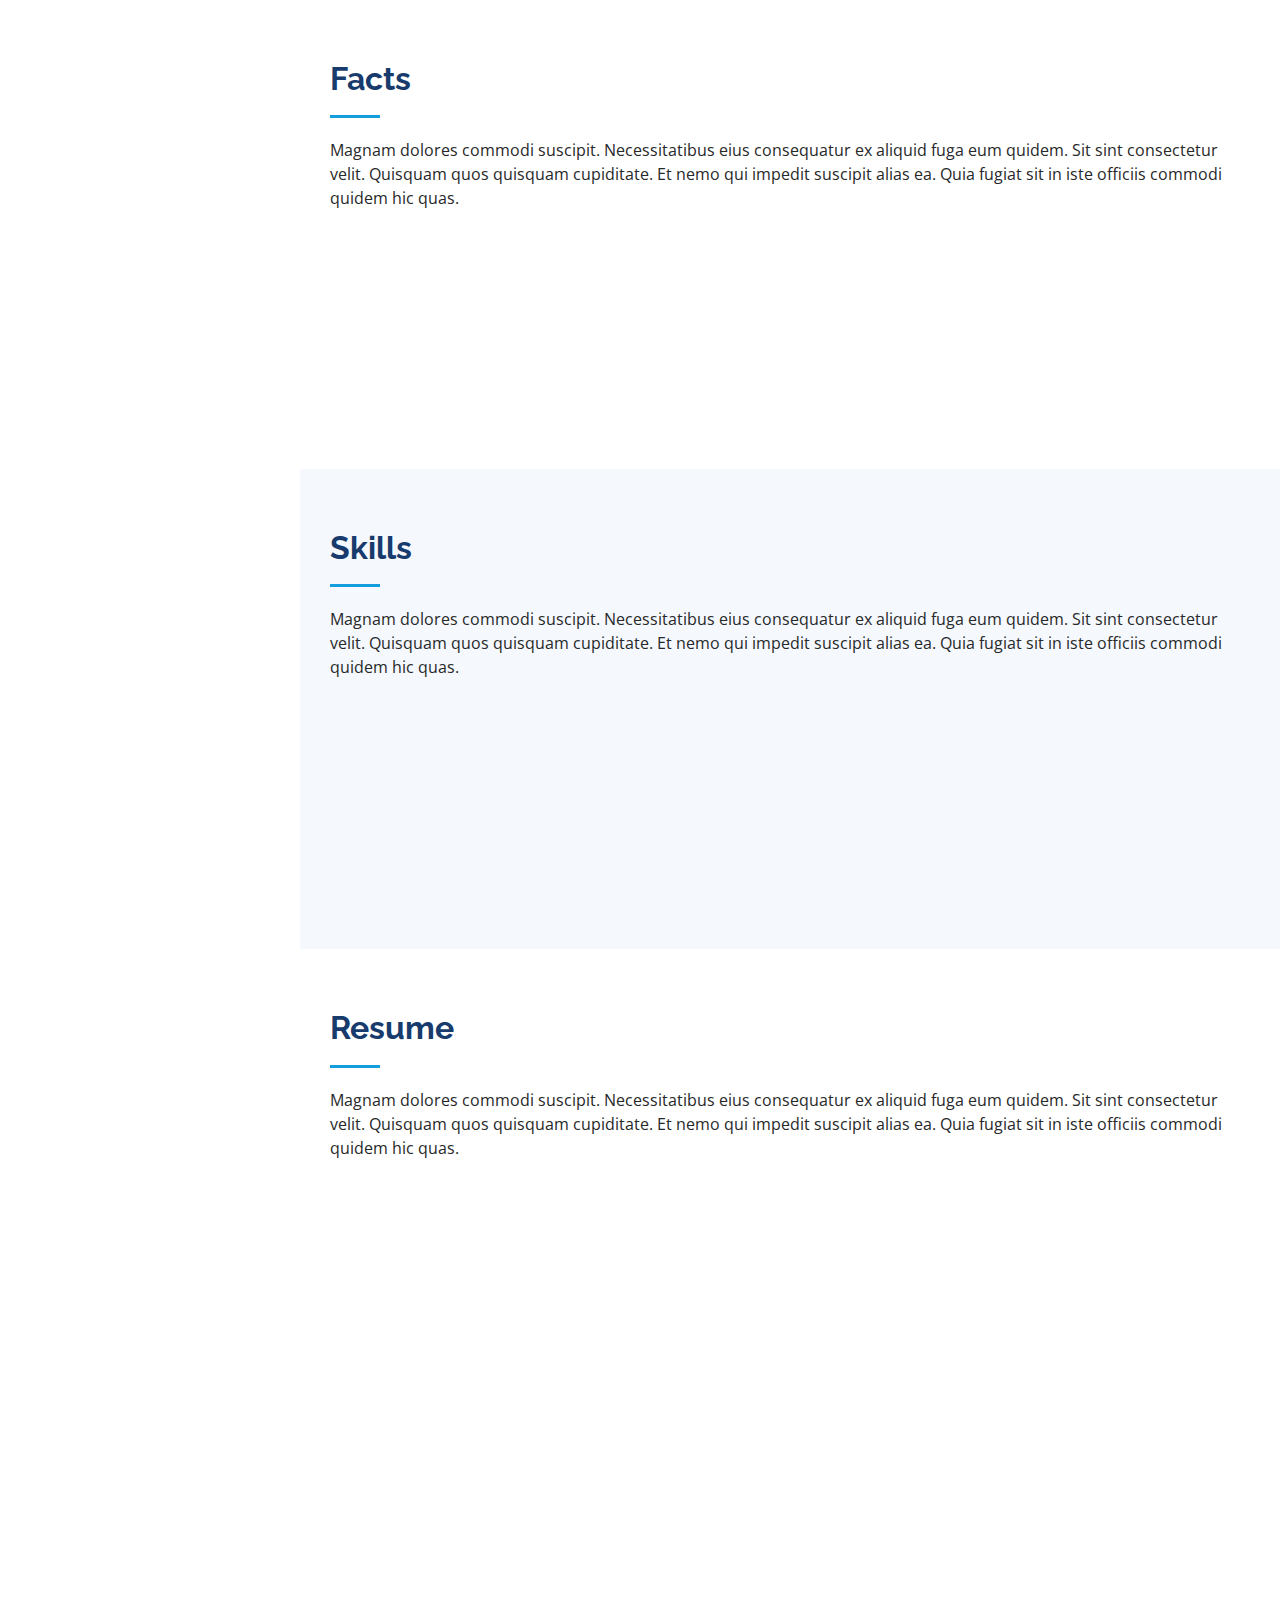
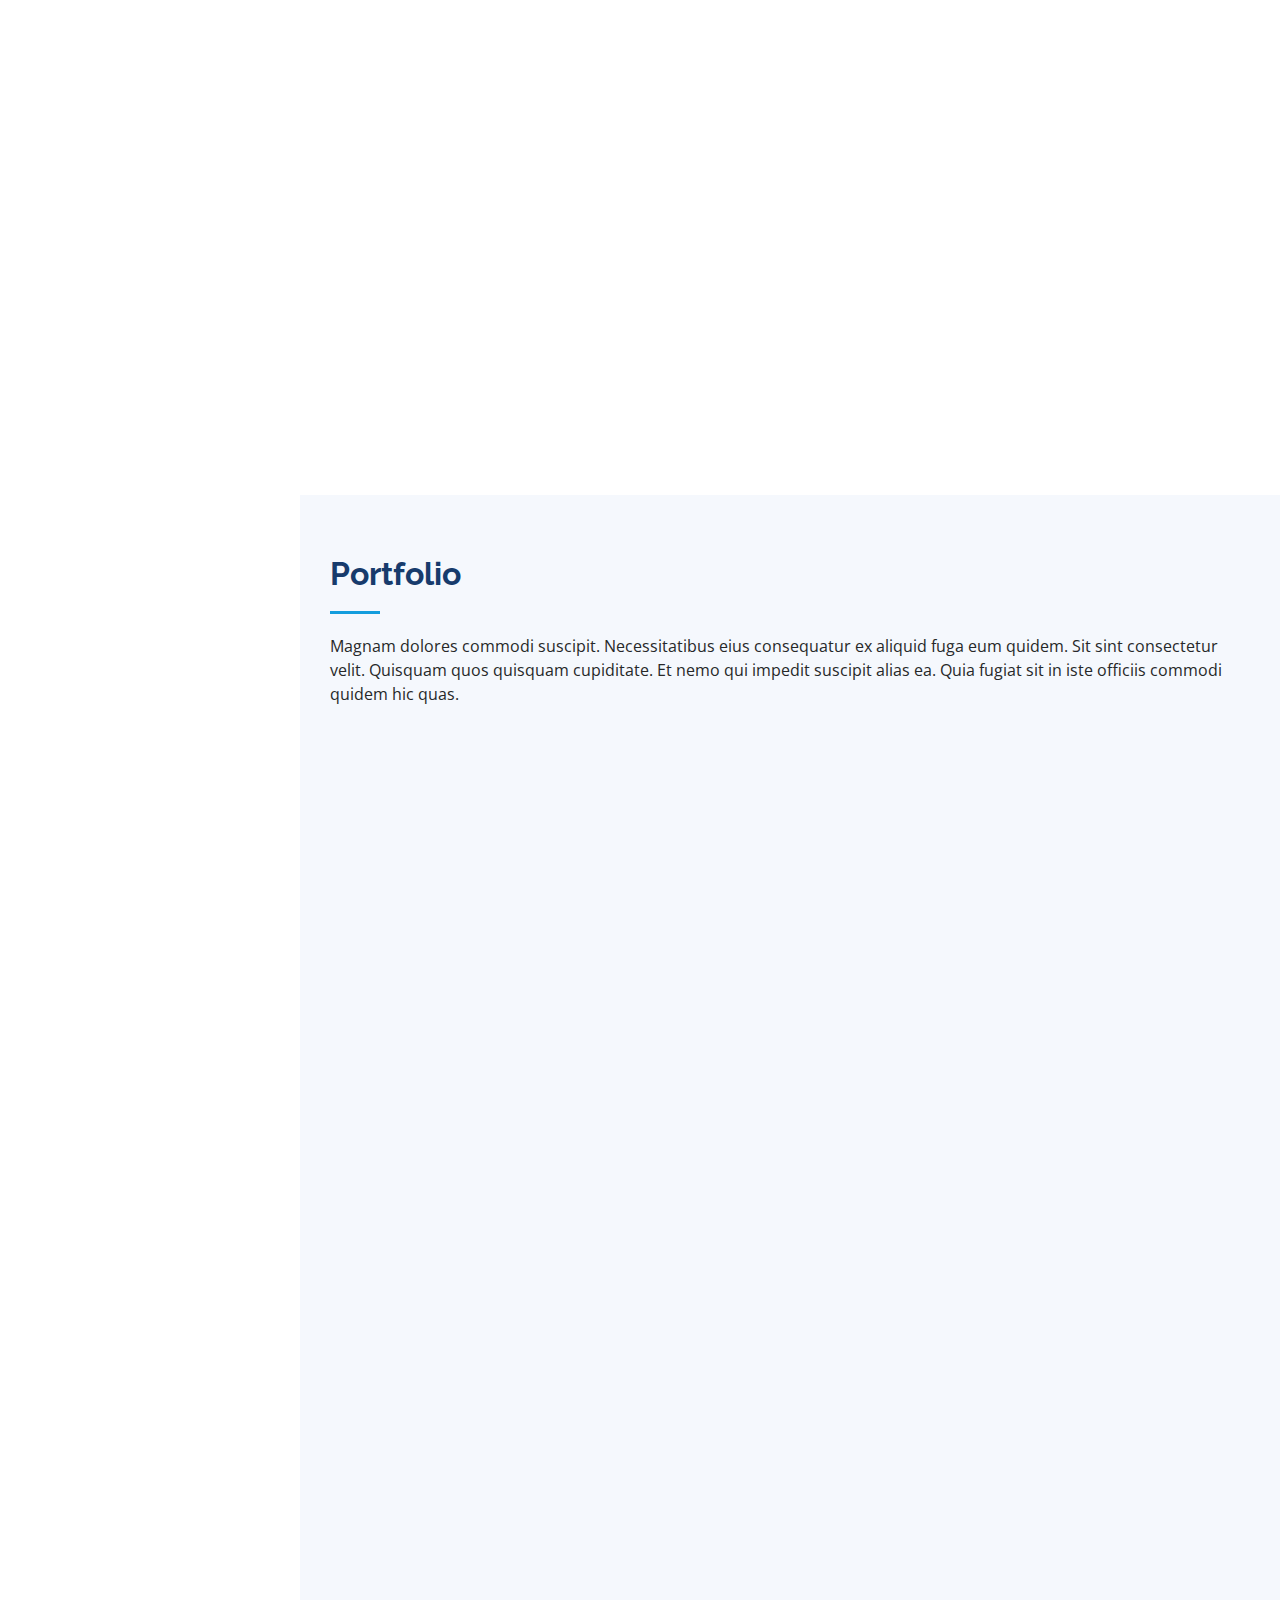
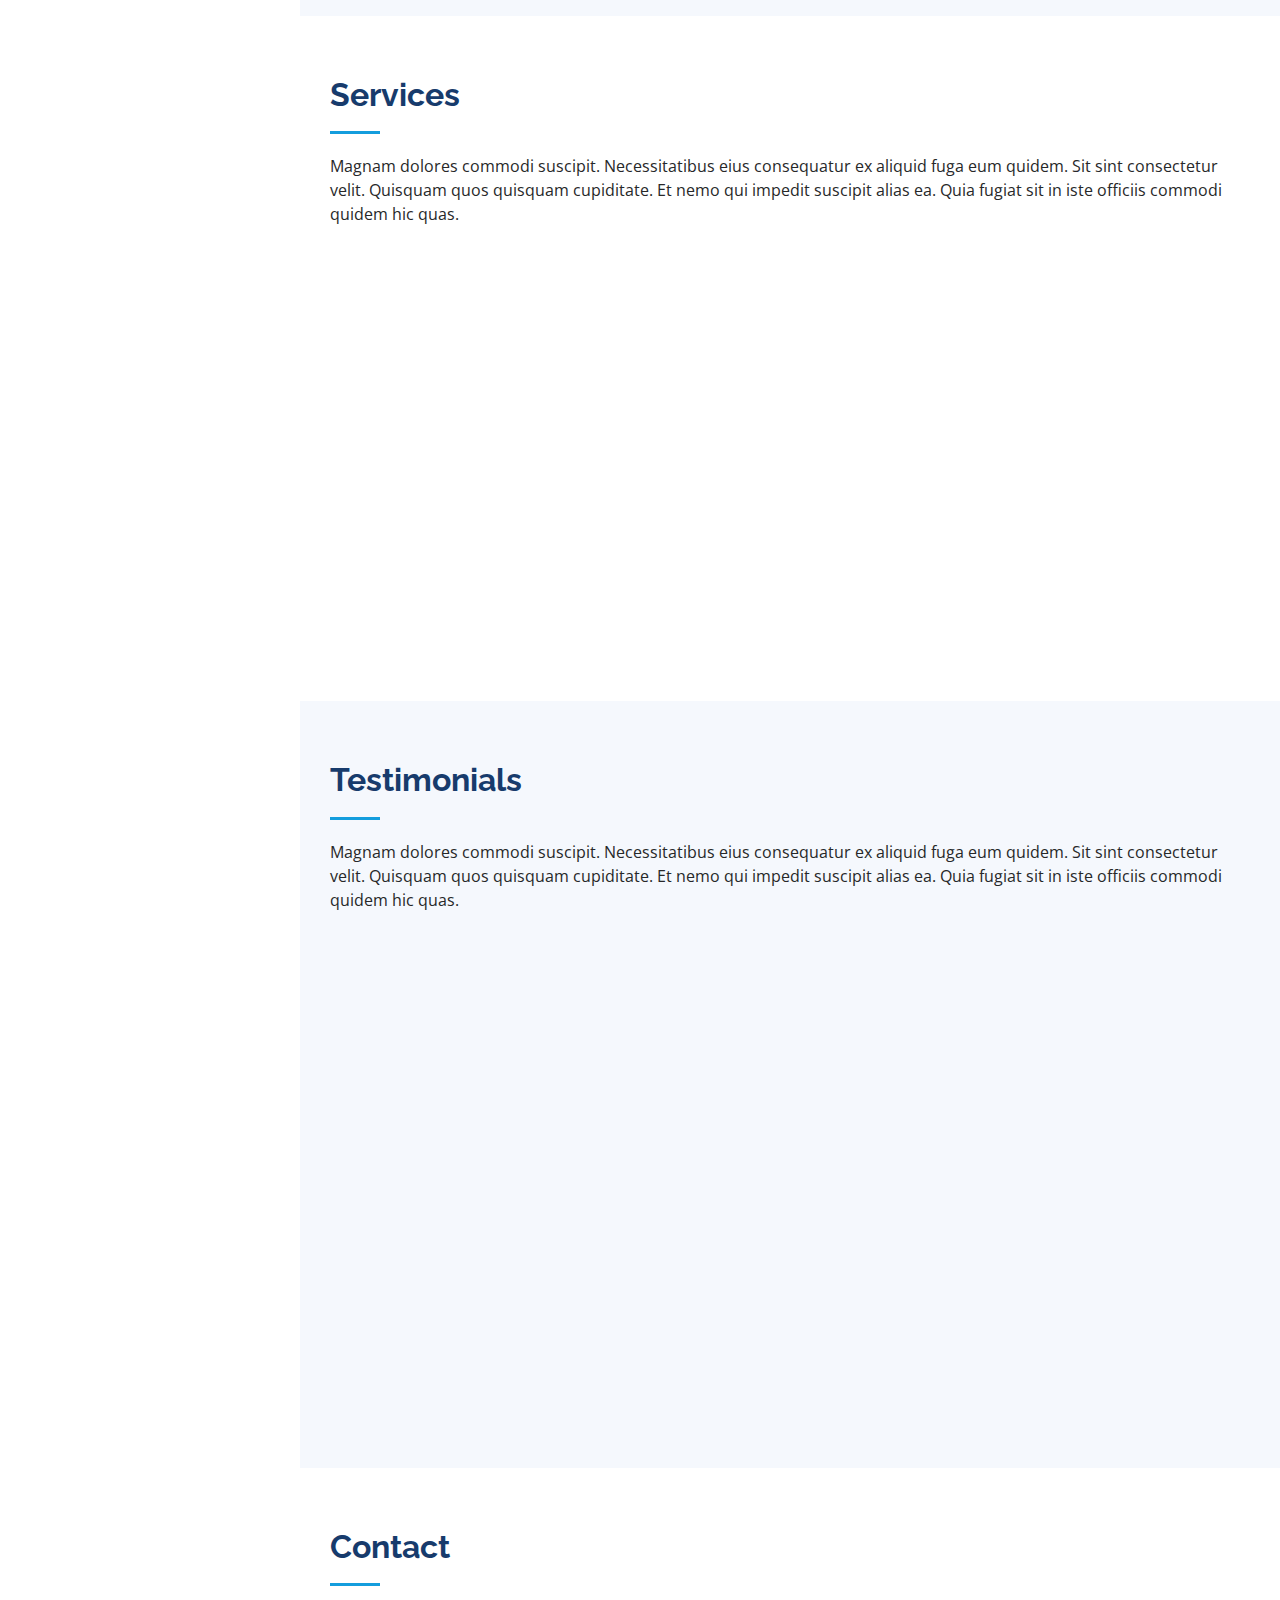
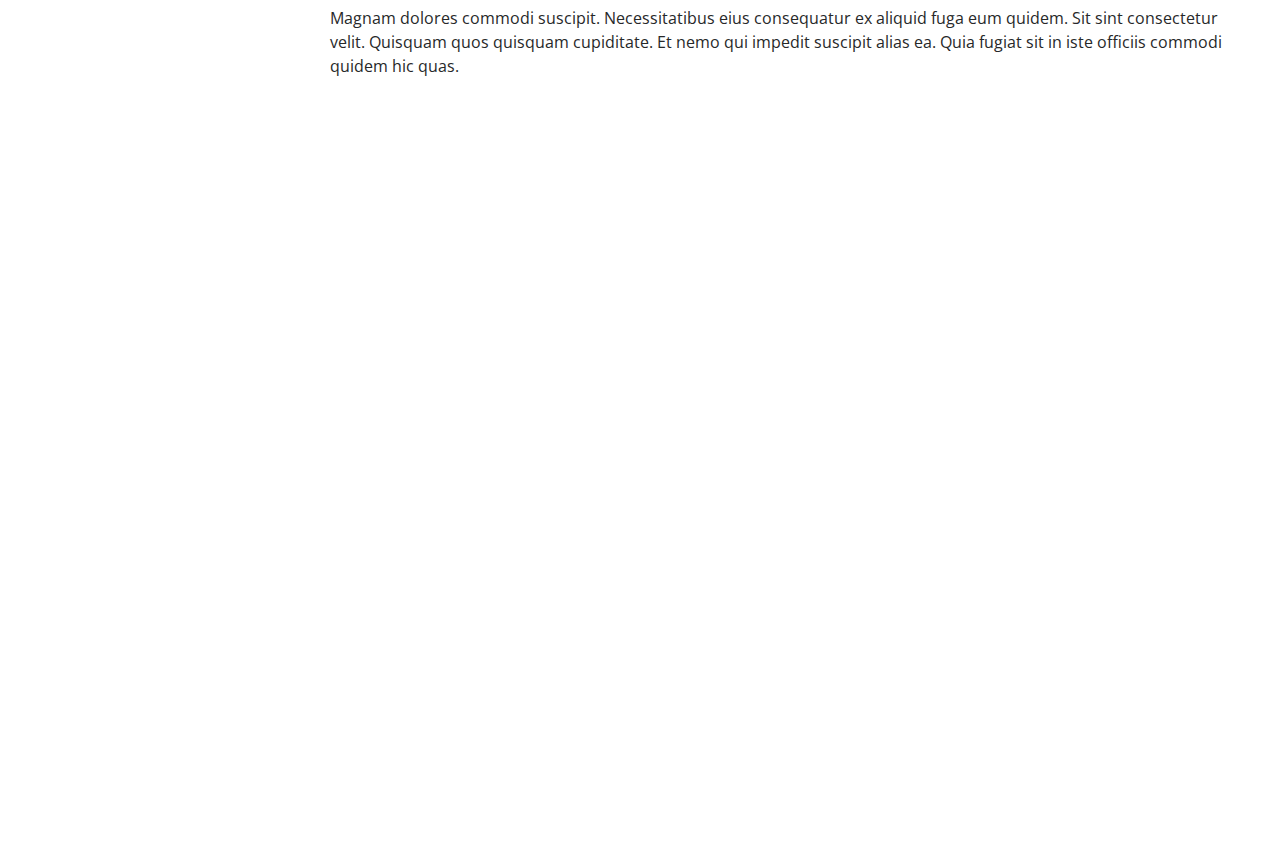
==== commit 70d691fb: "deneme3" ====
--- a/iPortfolio/index.html
+++ b/iPortfolio/index.html
@@ -46,7 +46,7 @@
     <div class="d-flex flex-column">
 
       <div class="profile">
-        <img src="assets/img/profile-img.jpg" alt="" class="img-fluid rounded-circle">
+        <img src="assets/img/ben.jpg" alt="" class="img-fluid rounded-circle">
         <h1 class="text-light"><a href="index.html">Dilara Saygın</a></h1>
         <div class="social-links mt-3 text-center">
           <a href="#" class="twitter"><i class="bx bxl-twitter"></i></a>
@@ -70,7 +70,7 @@
     </div>
   </header><!-- End Header -->
 
-  <!-- ======= Hero Section ======= -->
+  <!-- ======= Hero Section ======= --> 
   <section id="hero" class="d-flex flex-column justify-content-center align-items-center">
     <div class="hero-container" data-aos="fade-in">
       <h1>Dilara</h1>
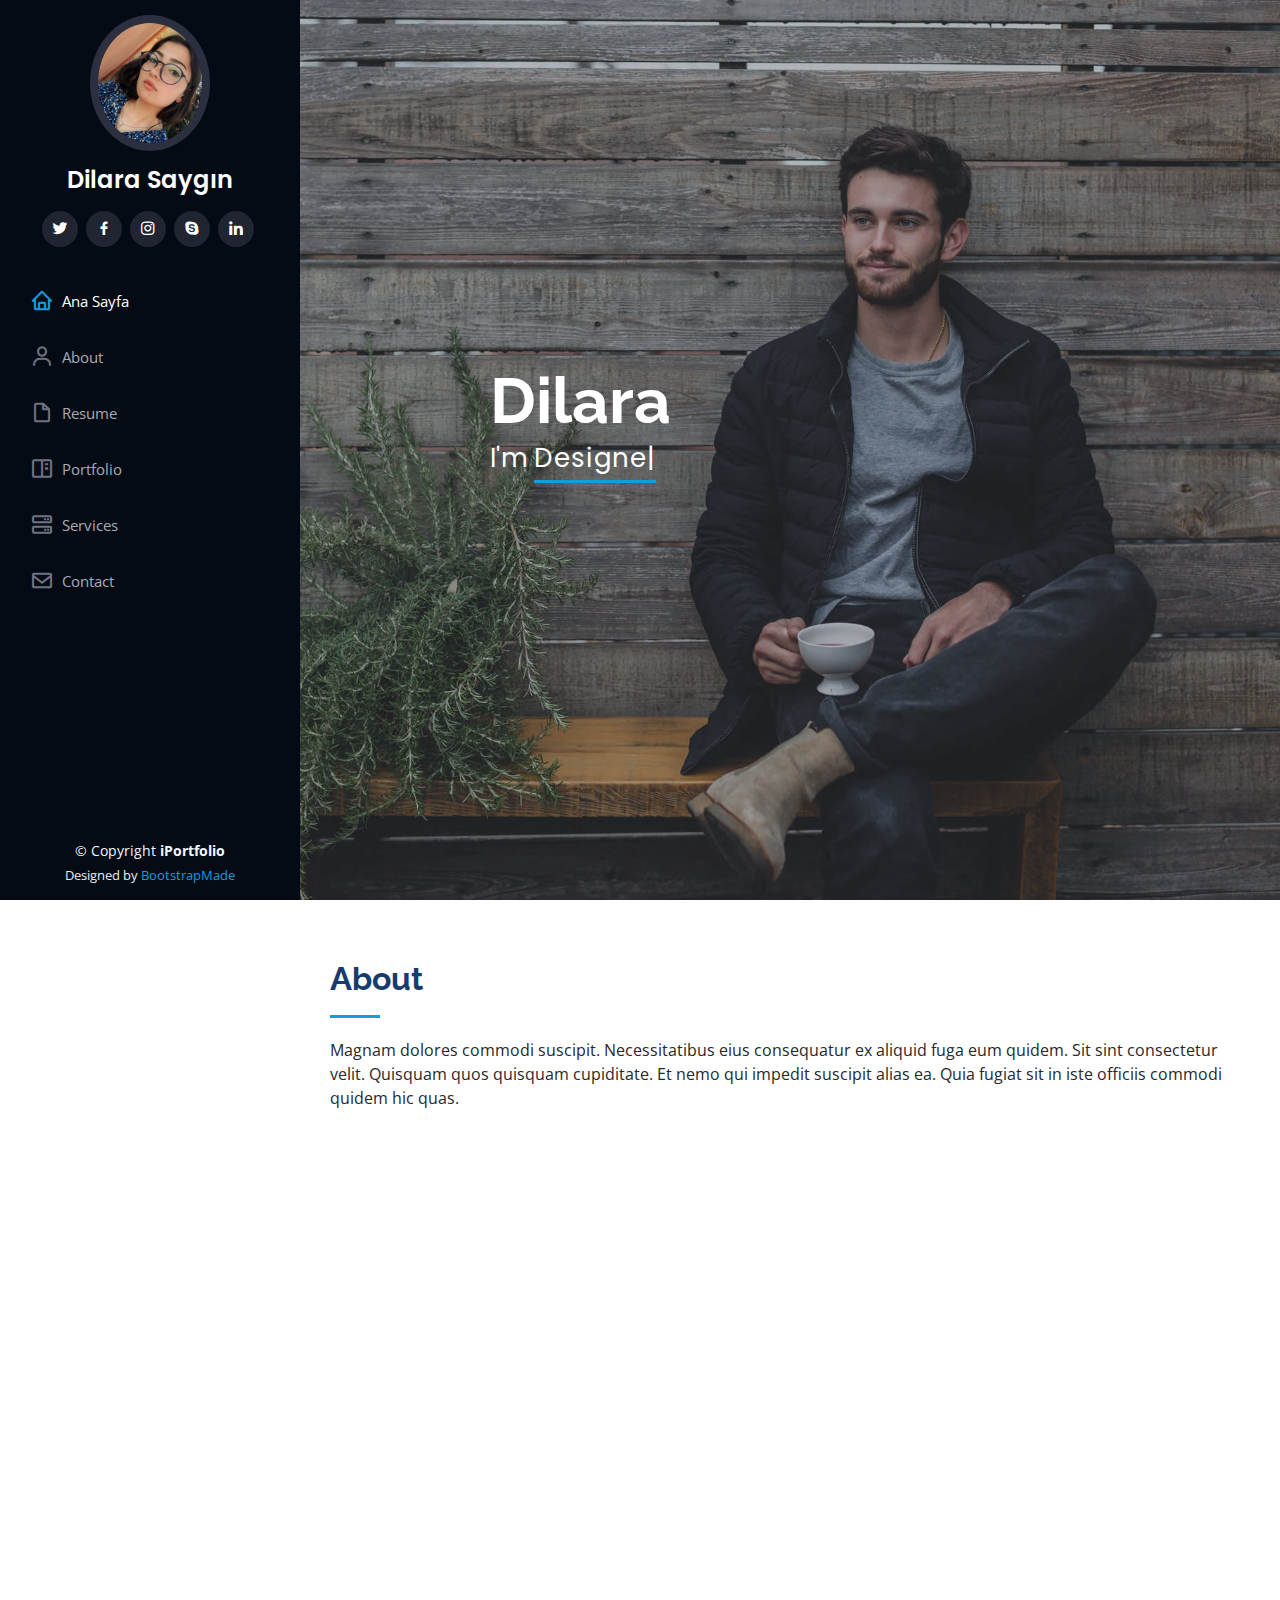
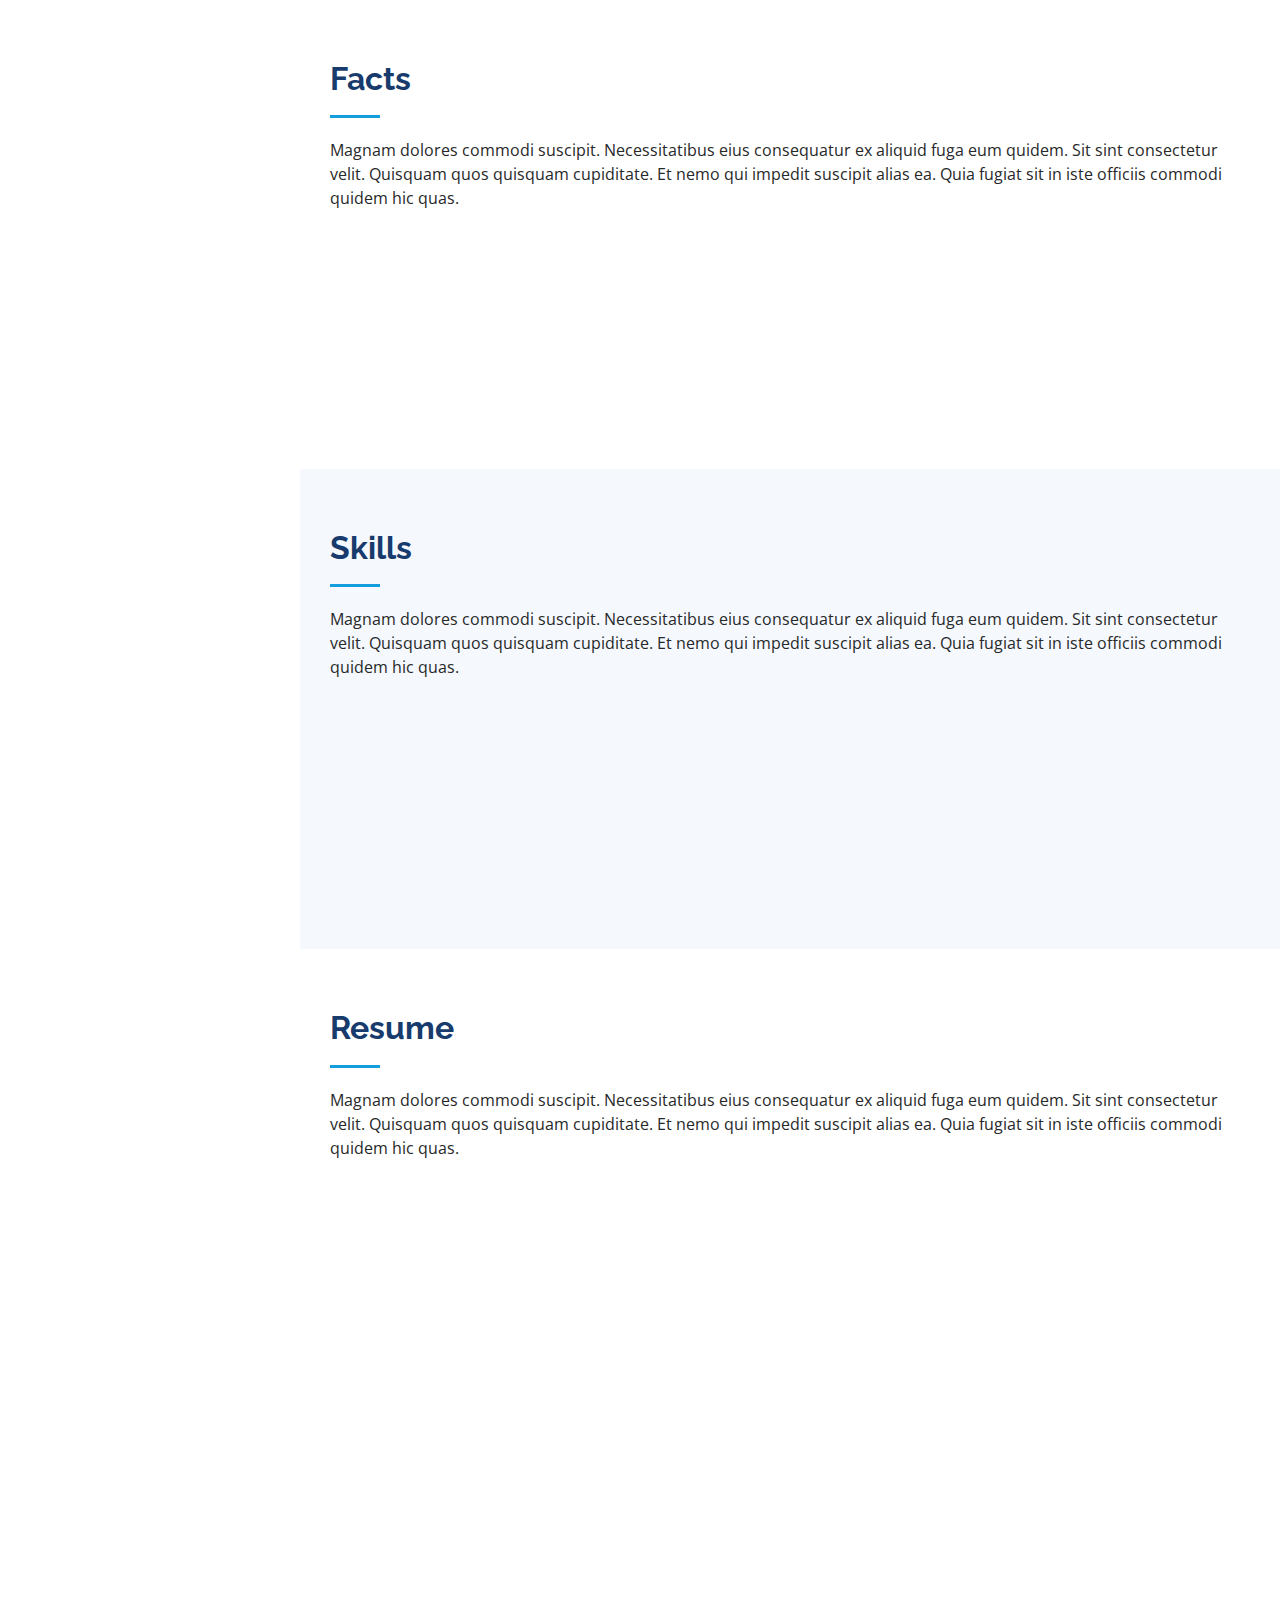
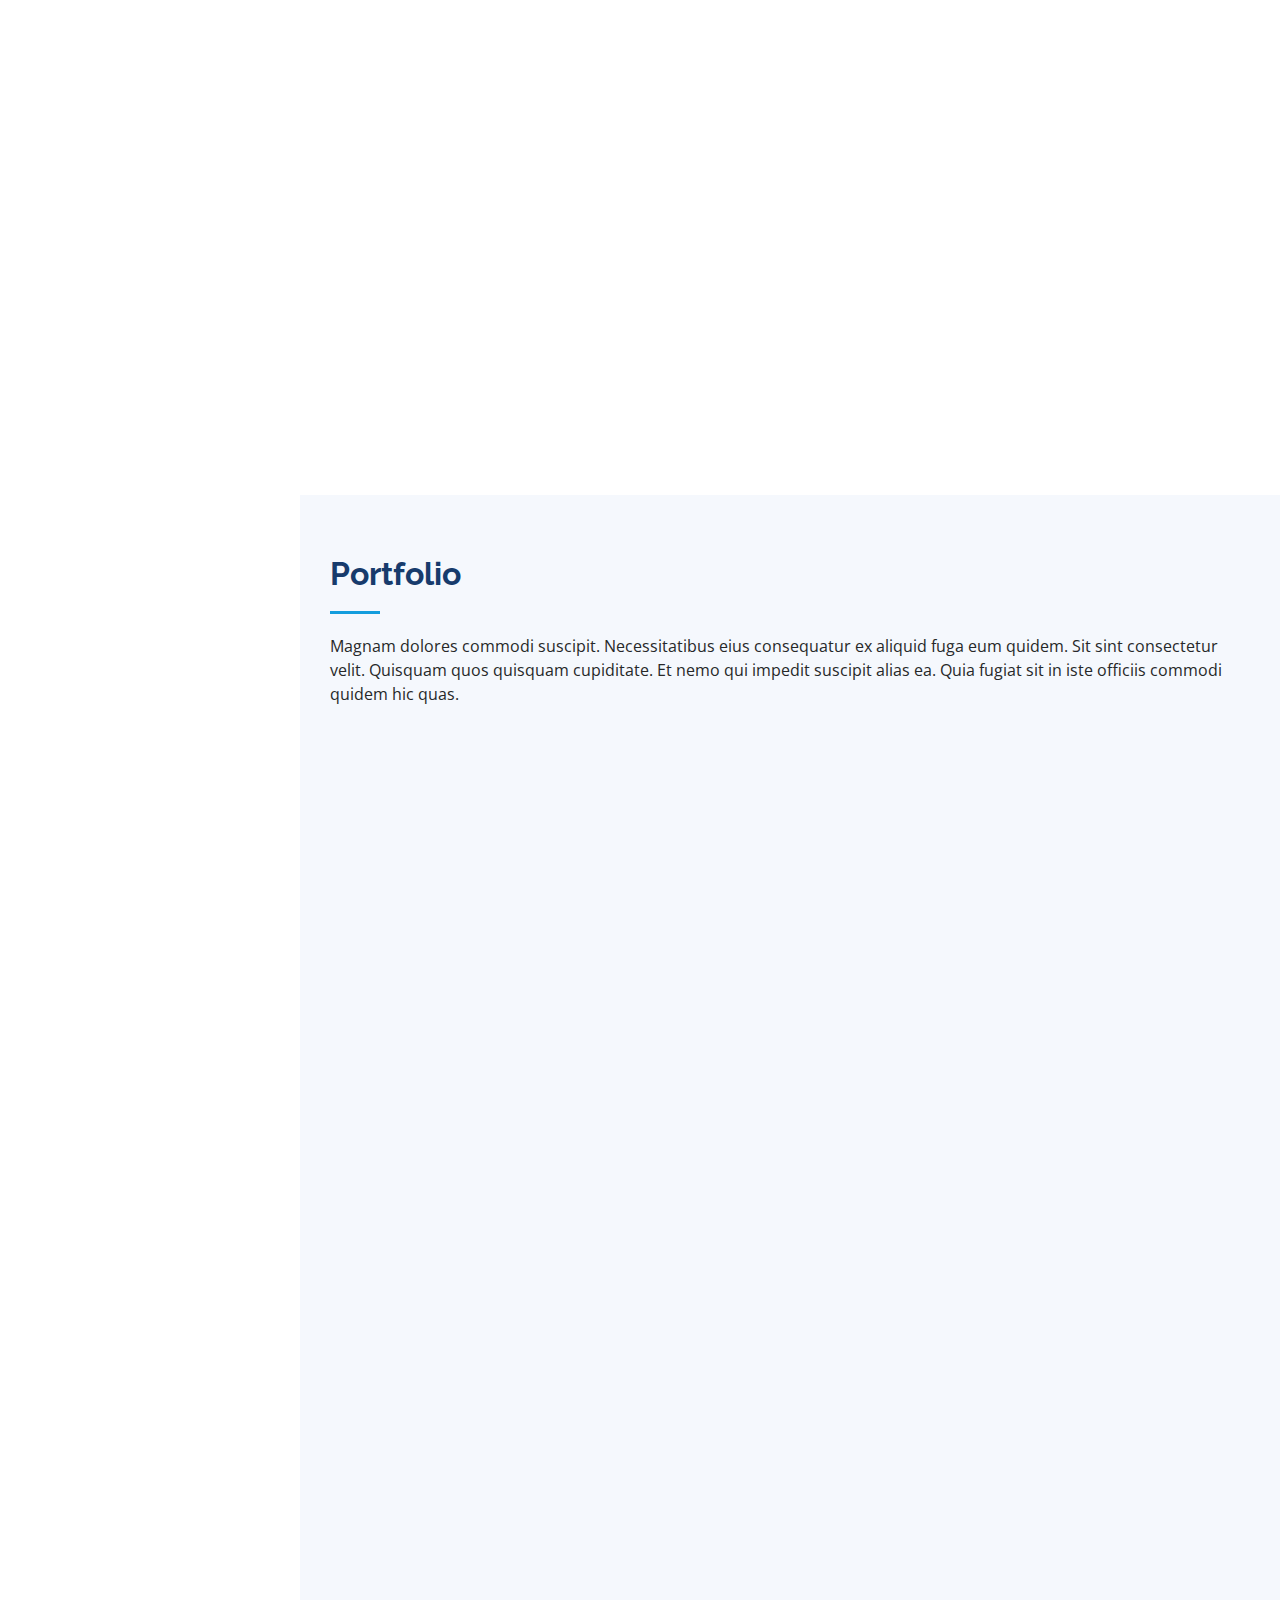
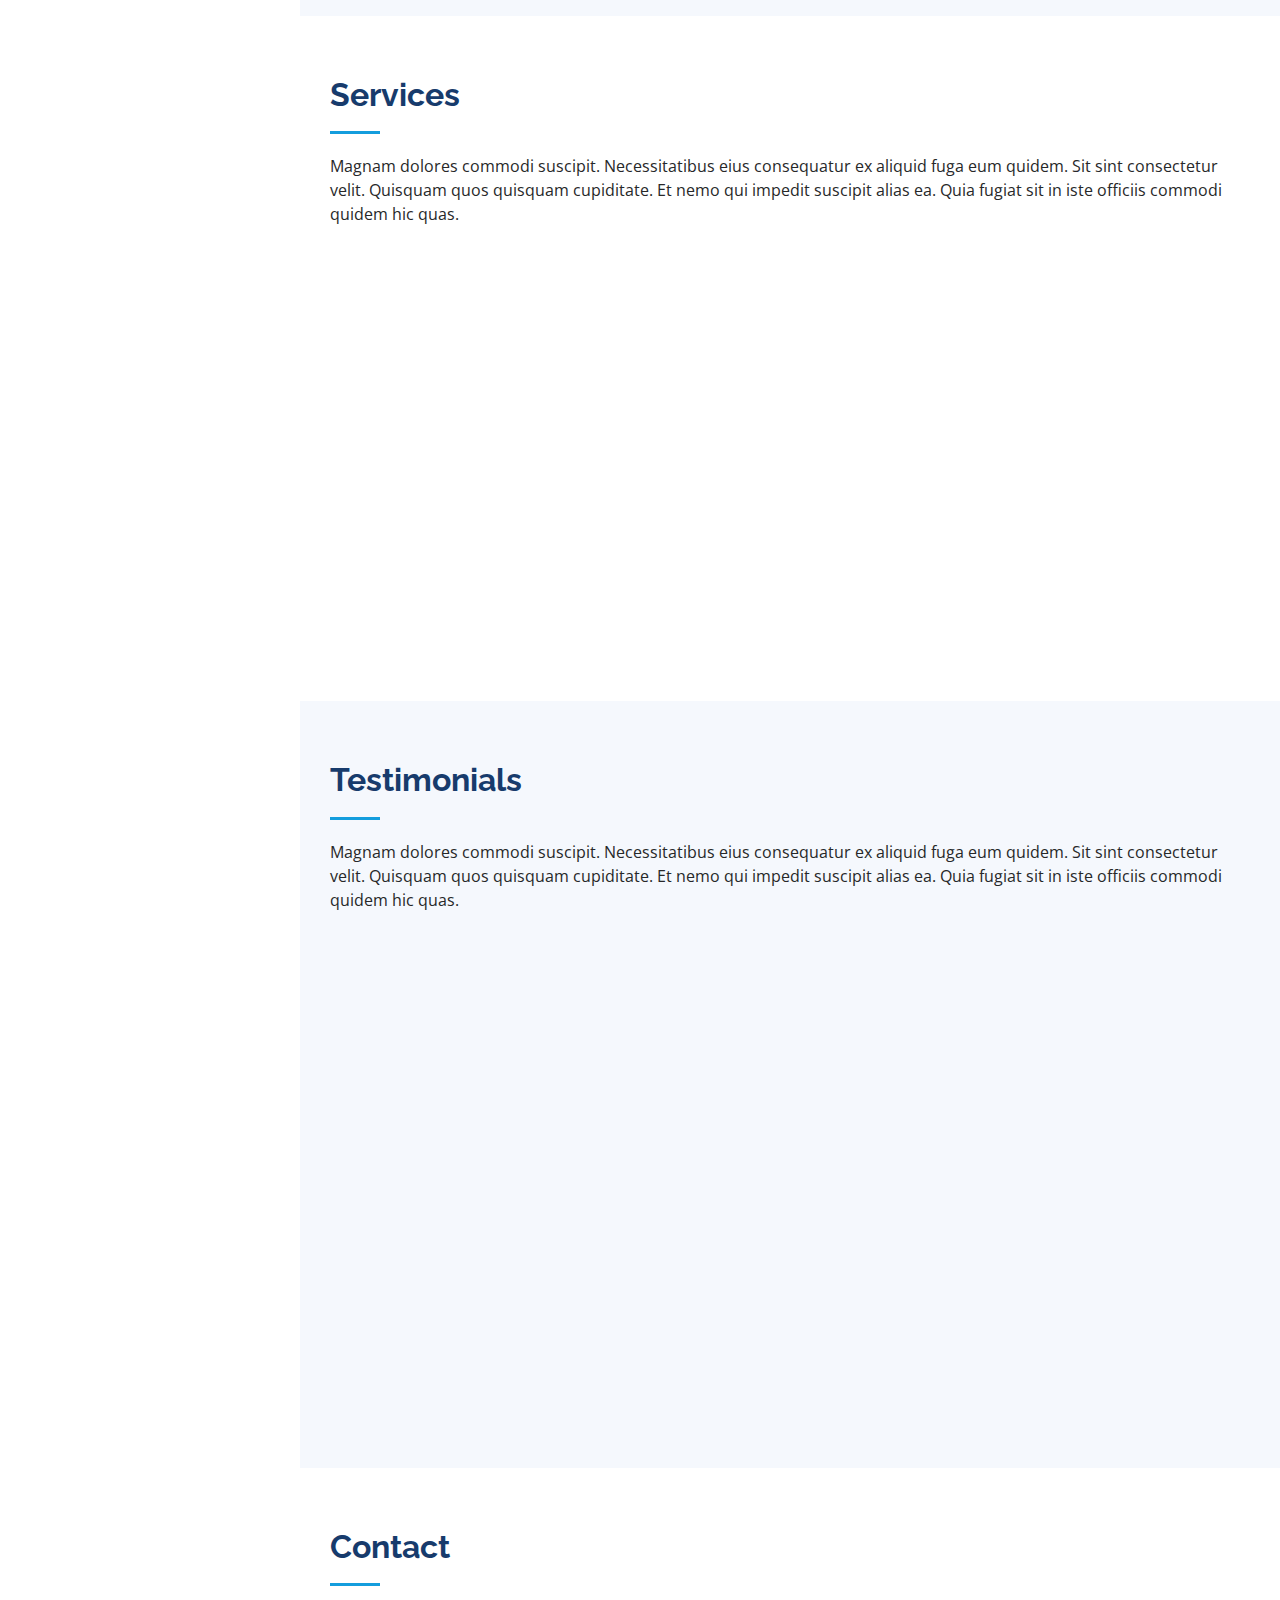
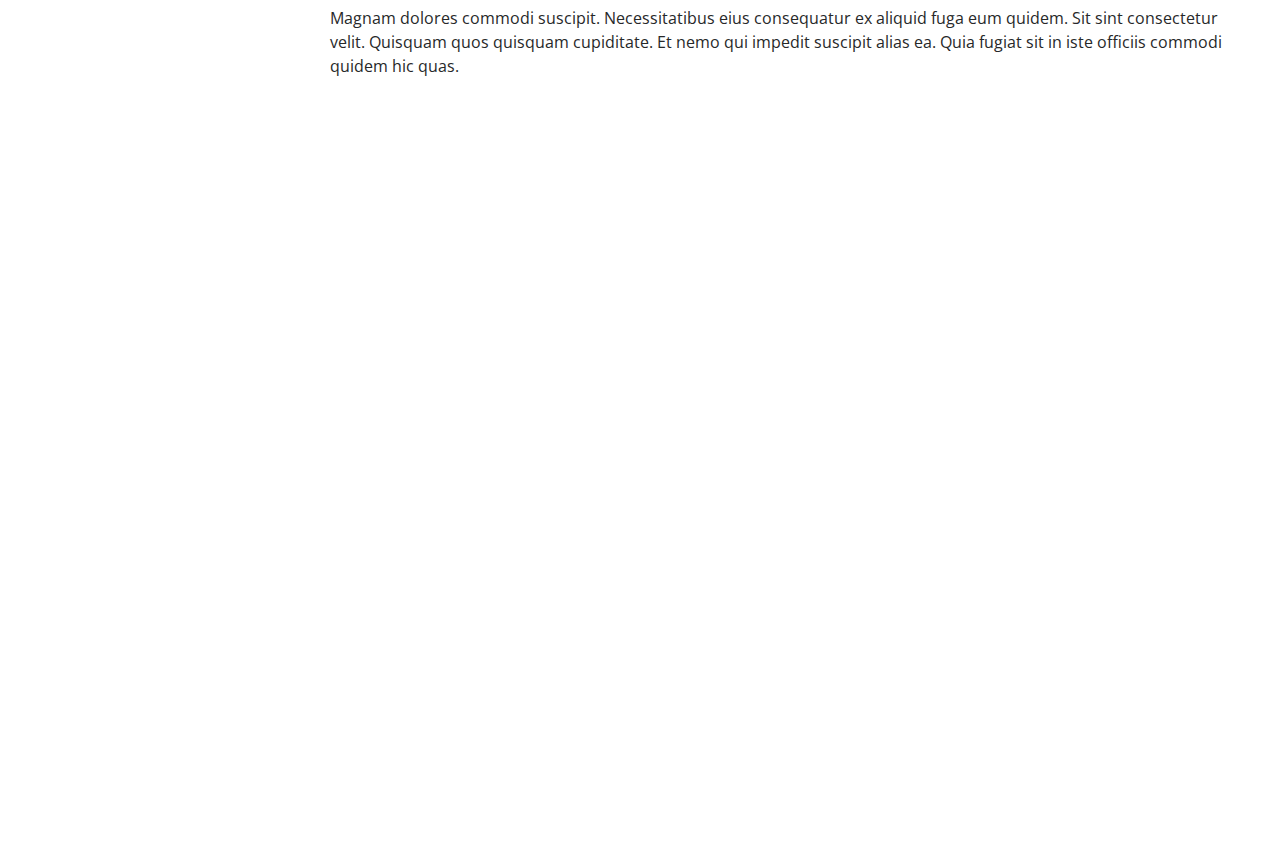
==== commit 6fc0b26d: "deneme4" ====
--- a/iPortfolio/index.html
+++ b/iPortfolio/index.html
@@ -59,7 +59,7 @@
 
       <nav id="navbar" class="nav-menu navbar">
         <ul>
-          <li><a href="#hero" class="nav-link scrollto active"><i class="bx bx-home"></i> <span>Home</span></a></li>
+          <li><a href="#hero" class="nav-link scrollto active"><i class="bx bx-home"></i> <span>Ana Sayfa</span></a></li>
           <li><a href="#about" class="nav-link scrollto"><i class="bx bx-user"></i> <span>About</span></a></li>
           <li><a href="#resume" class="nav-link scrollto"><i class="bx bx-file-blank"></i> <span>Resume</span></a></li>
           <li><a href="#portfolio" class="nav-link scrollto"><i class="bx bx-book-content"></i> <span>Portfolio</span></a></li>
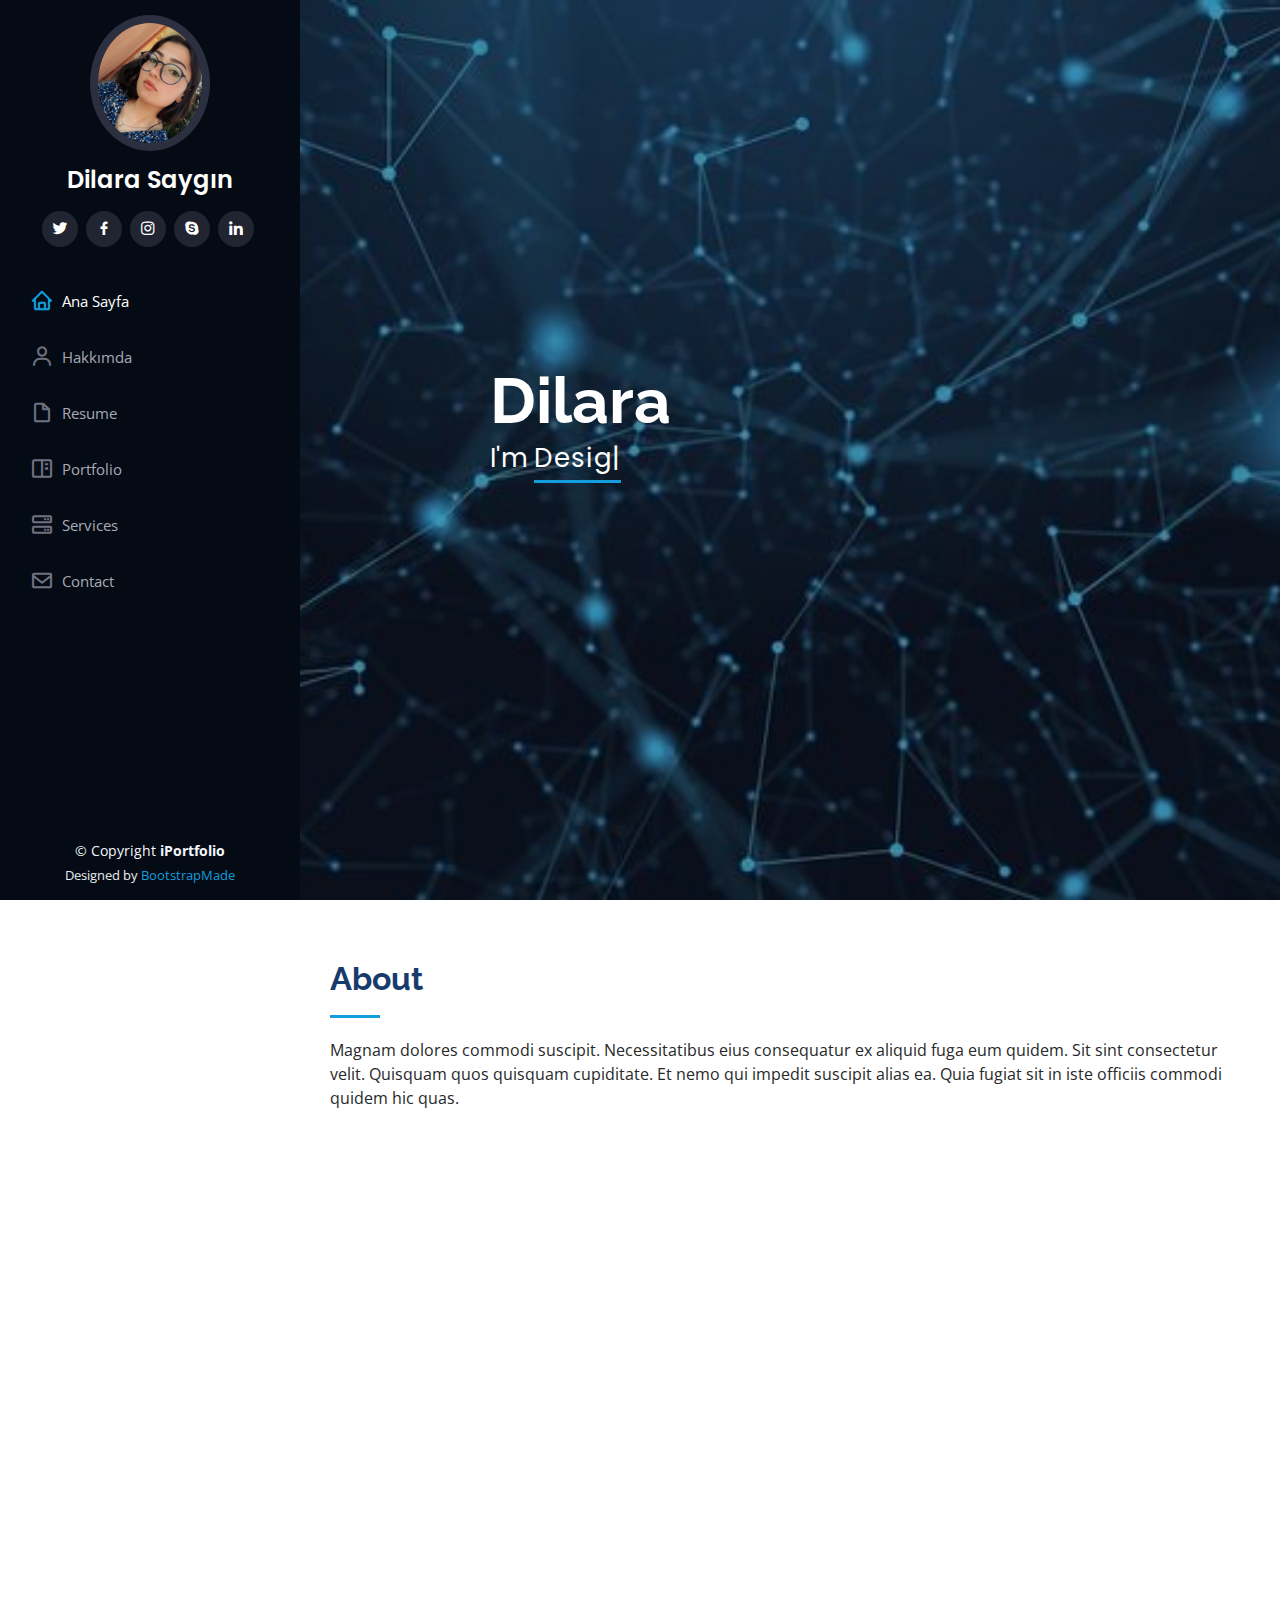
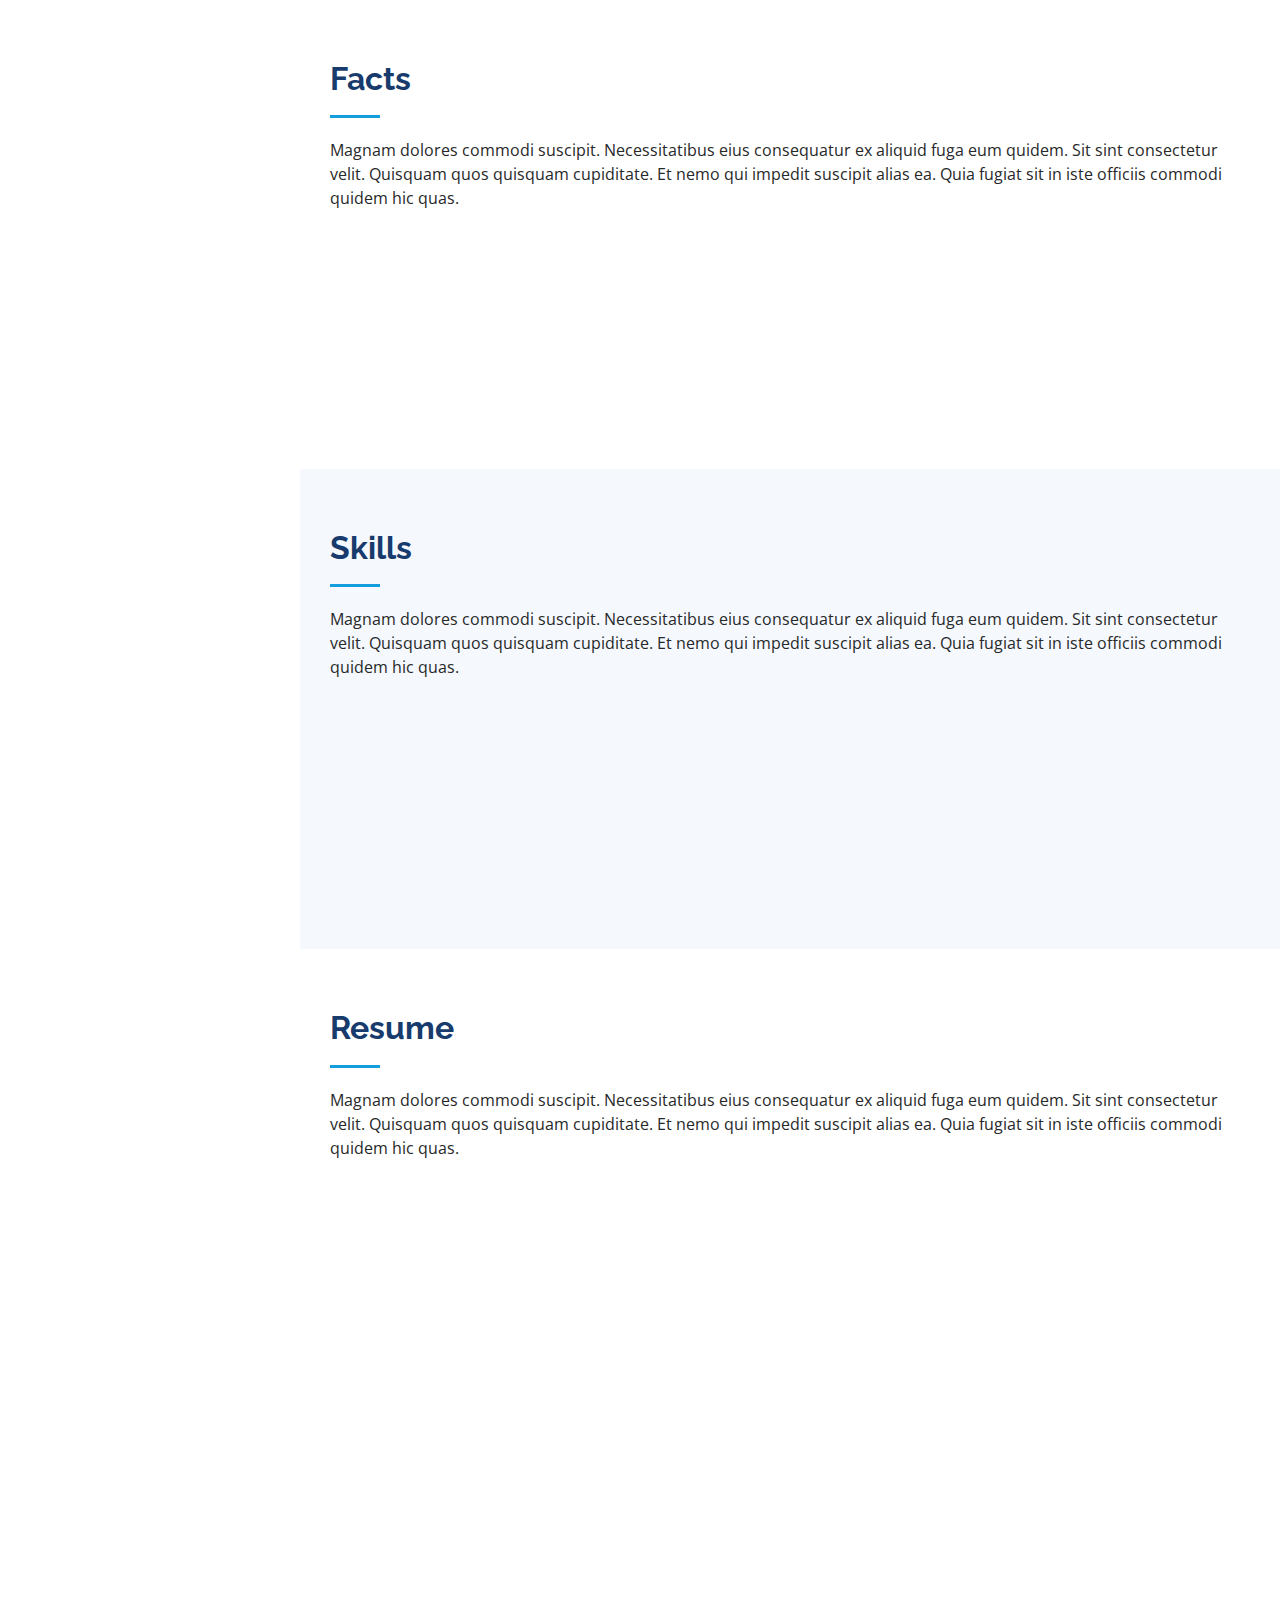
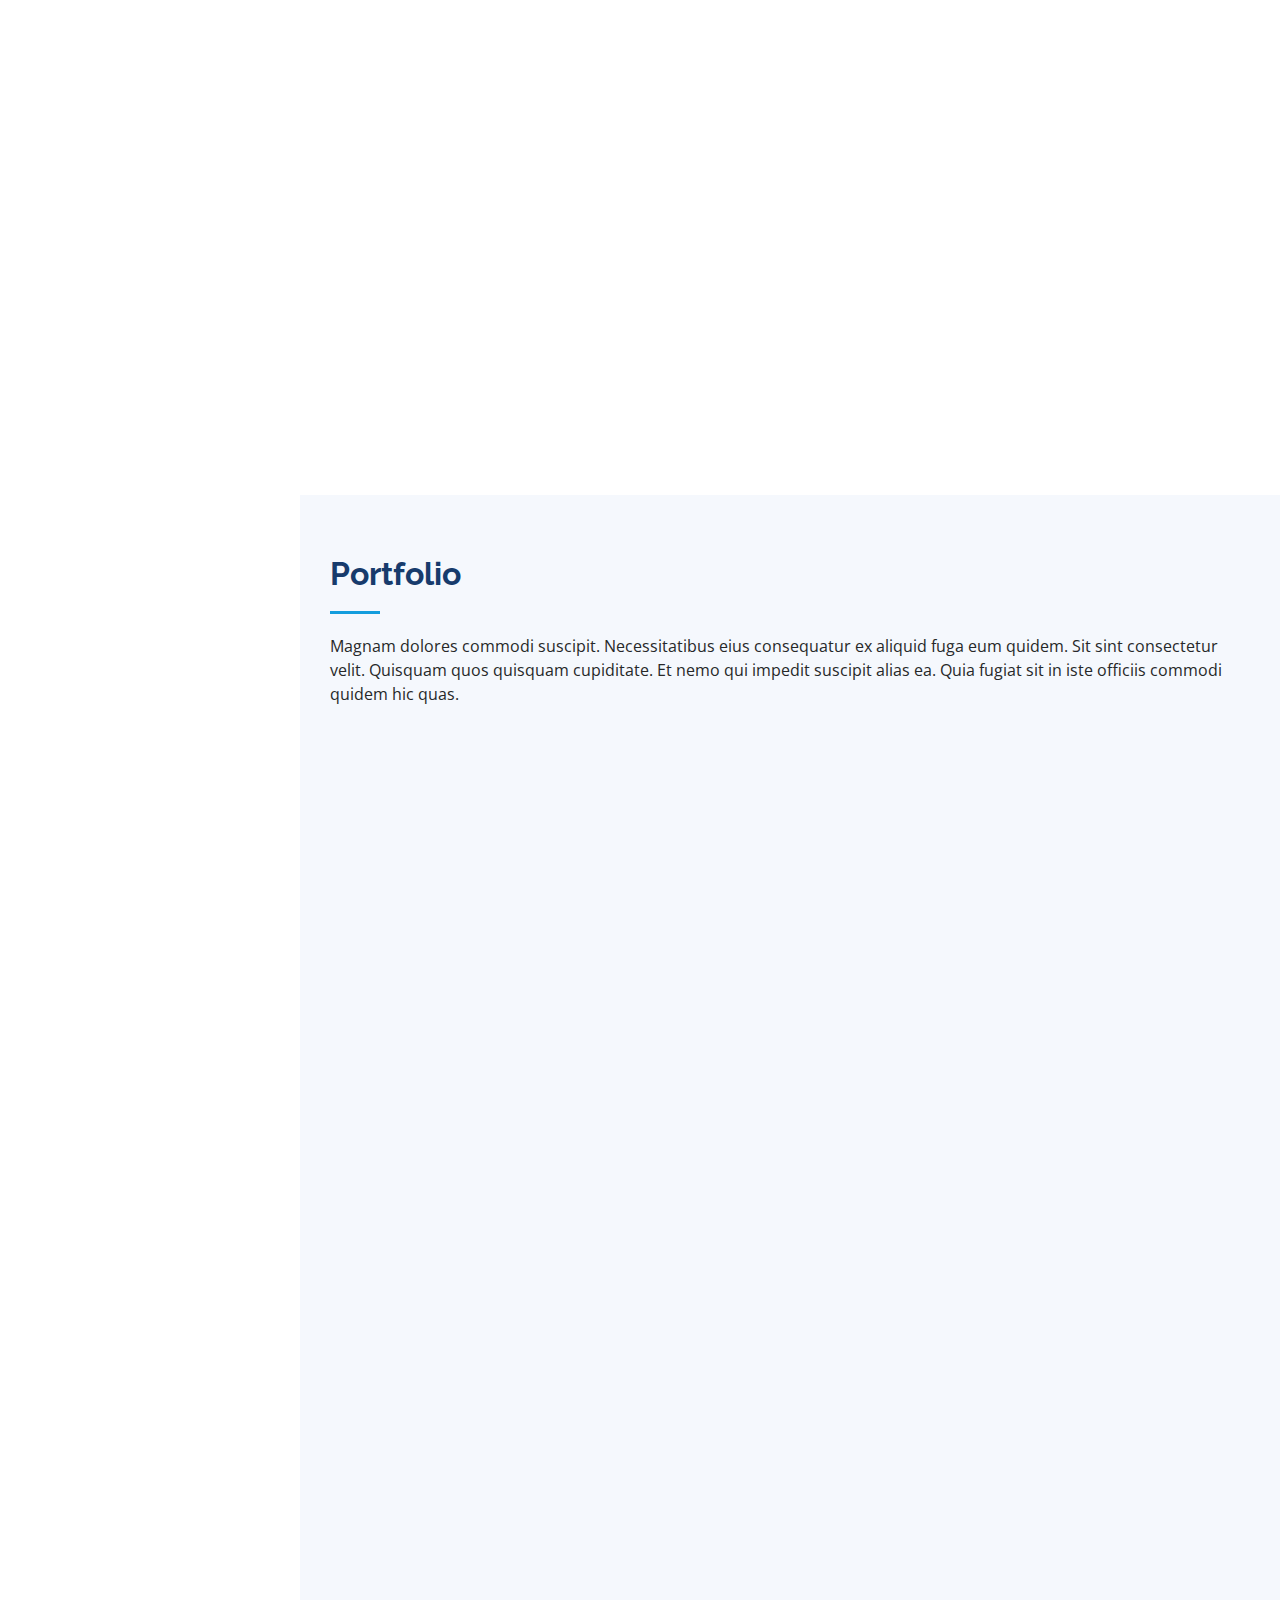
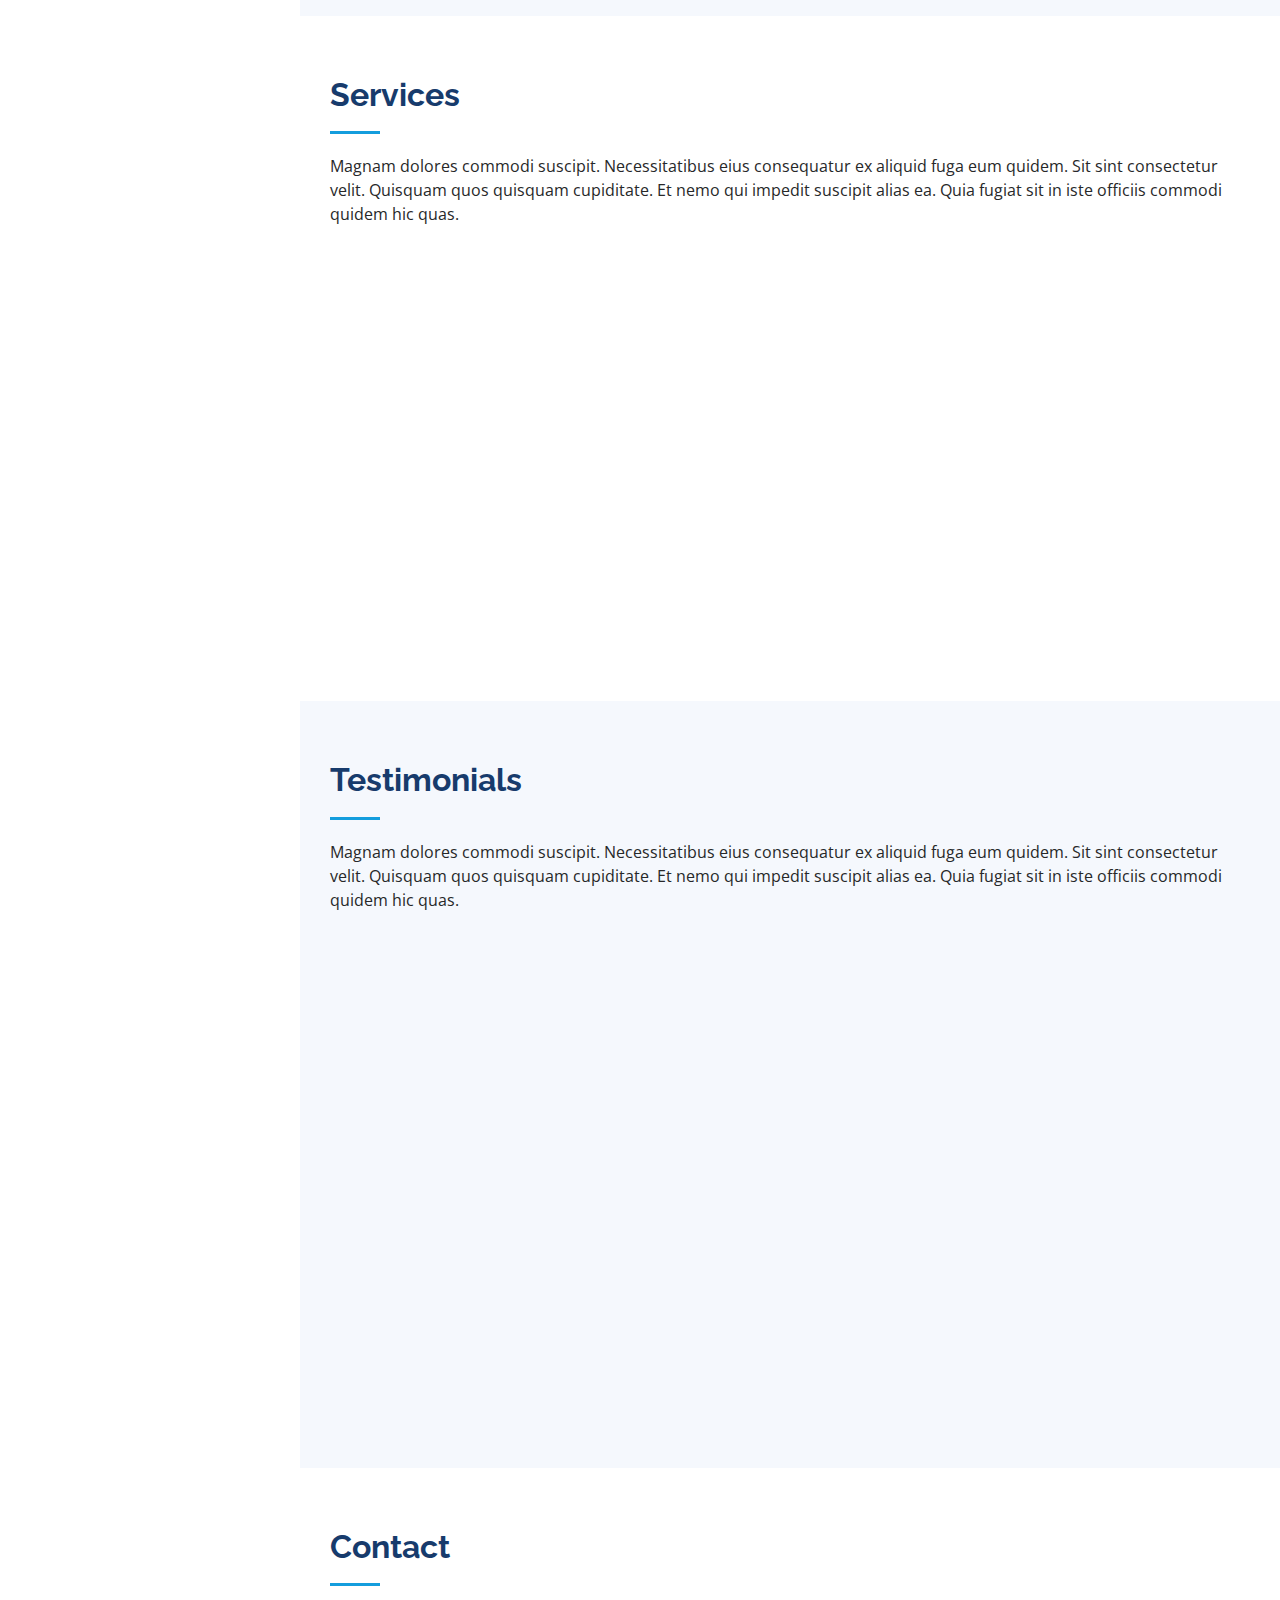
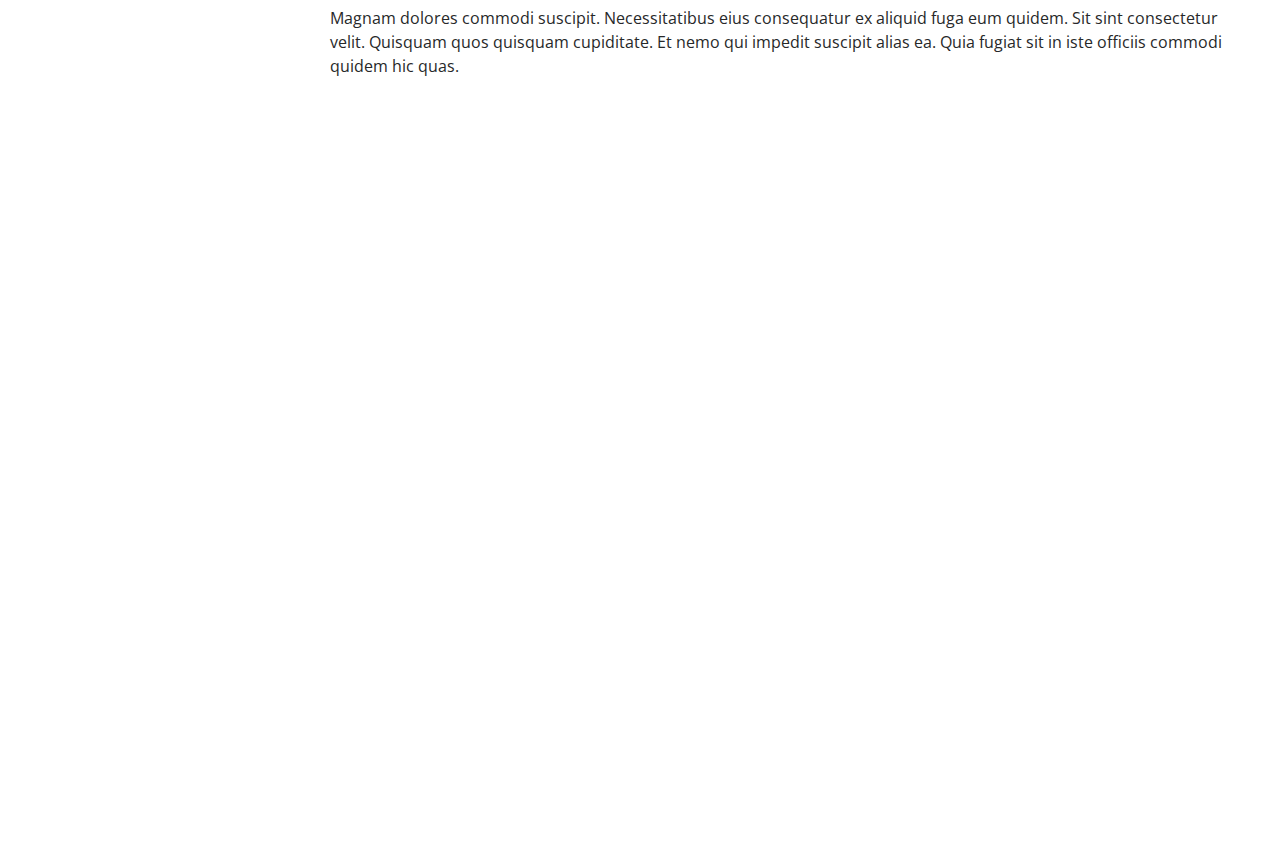
==== commit 35e5f130: "deneme5" ====
--- a/iPortfolio/index.html
+++ b/iPortfolio/index.html
@@ -60,7 +60,7 @@
       <nav id="navbar" class="nav-menu navbar">
         <ul>
           <li><a href="#hero" class="nav-link scrollto active"><i class="bx bx-home"></i> <span>Ana Sayfa</span></a></li>
-          <li><a href="#about" class="nav-link scrollto"><i class="bx bx-user"></i> <span>About</span></a></li>
+          <li><a href="#about" class="nav-link scrollto"><i class="bx bx-user"></i> <span>Hakkımda</span></a></li>
           <li><a href="#resume" class="nav-link scrollto"><i class="bx bx-file-blank"></i> <span>Resume</span></a></li>
           <li><a href="#portfolio" class="nav-link scrollto"><i class="bx bx-book-content"></i> <span>Portfolio</span></a></li>
           <li><a href="#services" class="nav-link scrollto"><i class="bx bx-server"></i> <span>Services</span></a></li>
--- a/iPortfolio/assets/css/style.css
+++ b/iPortfolio/assets/css/style.css
@@ -241,7 +241,7 @@
 #hero {
   width: 100%;
   height: 100vh;
-  background: url("../img/hero-bg.jpg") top center;
+  background: url("../img/arkp.jpg") top center;
   background-size: cover;
 }
 
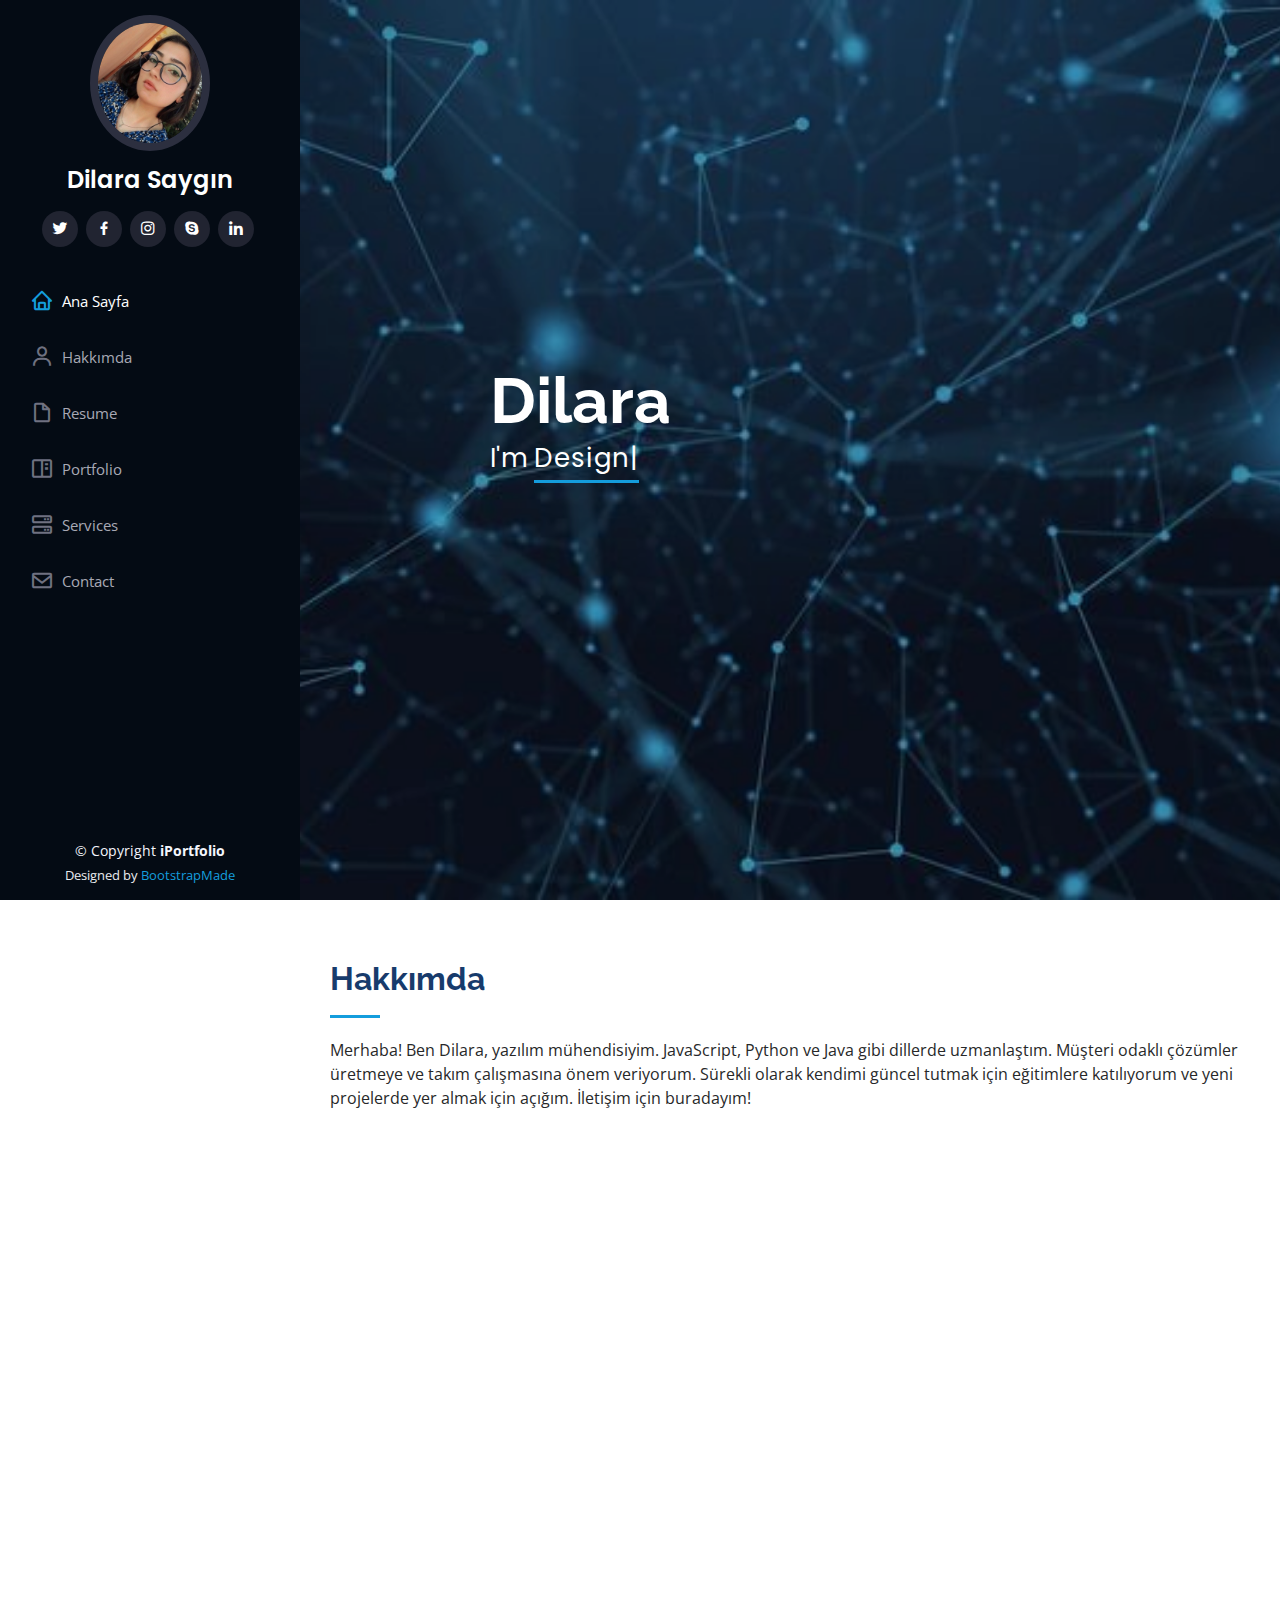
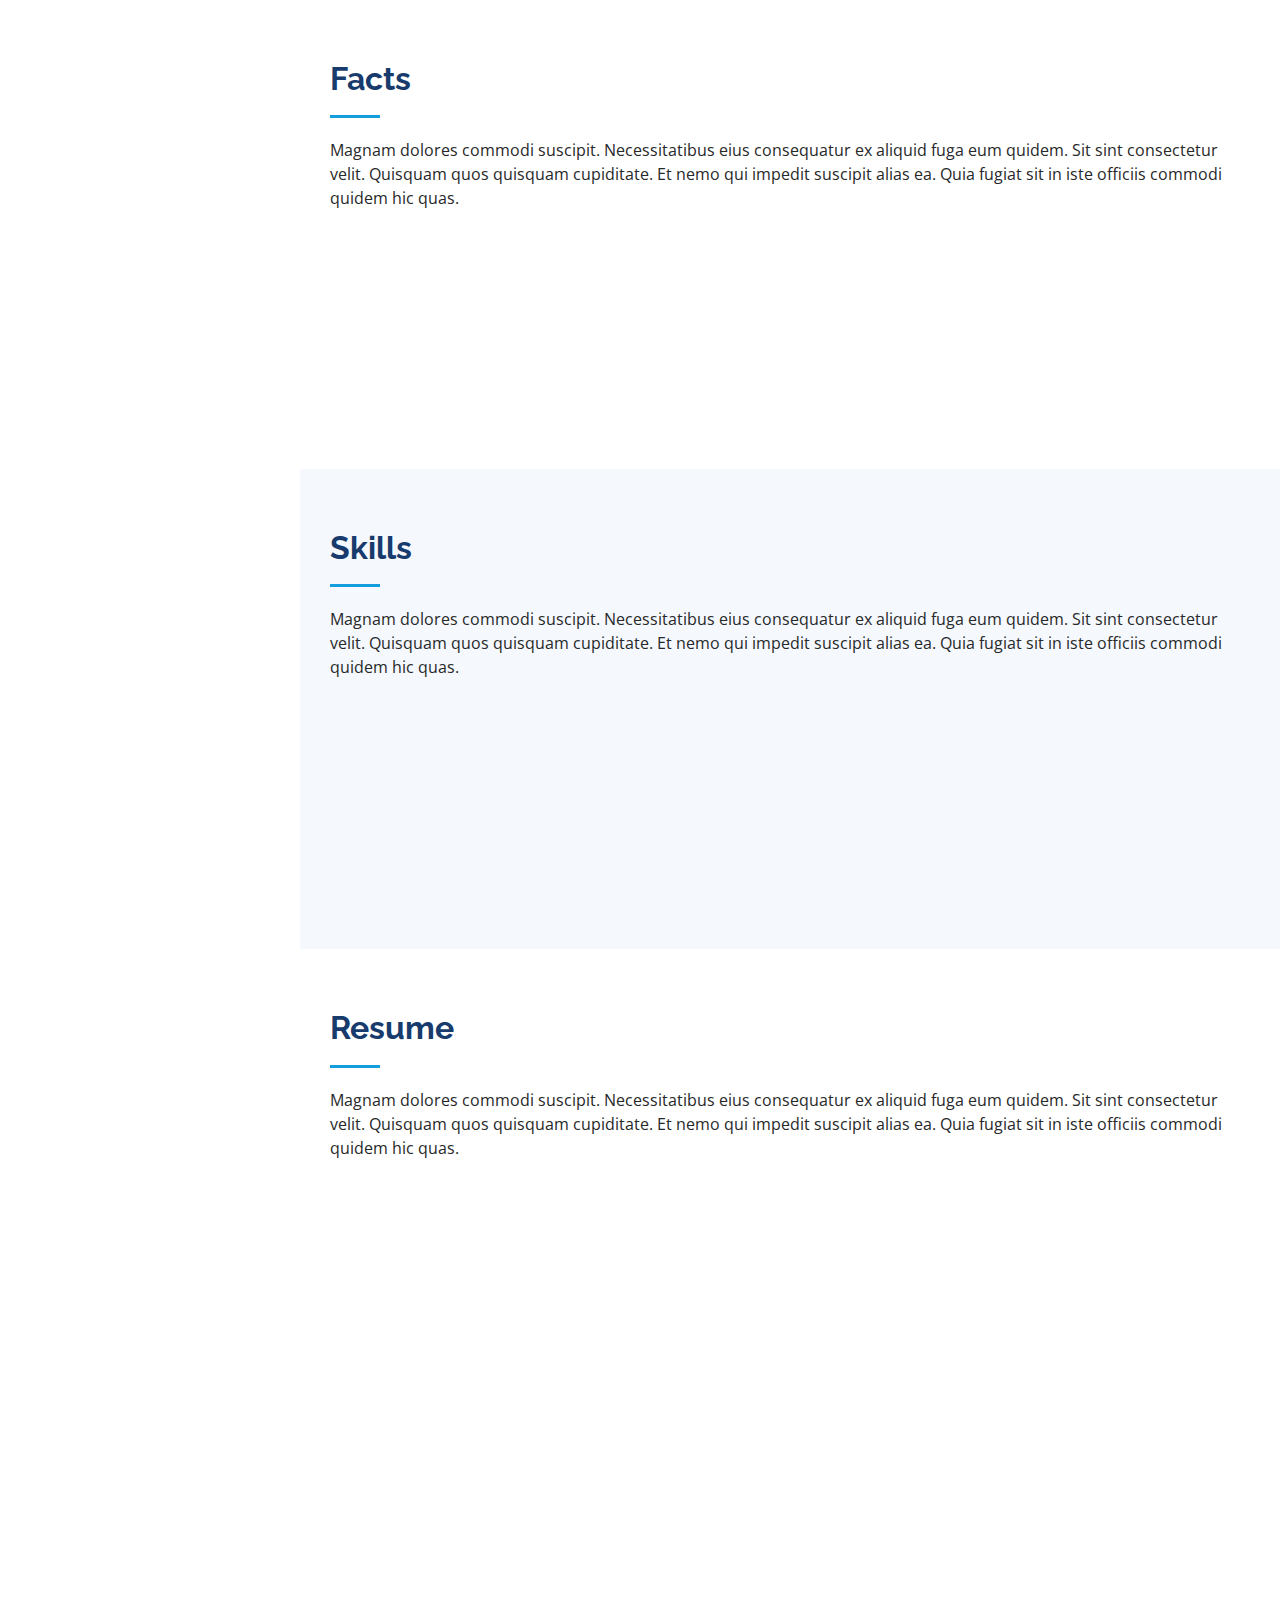
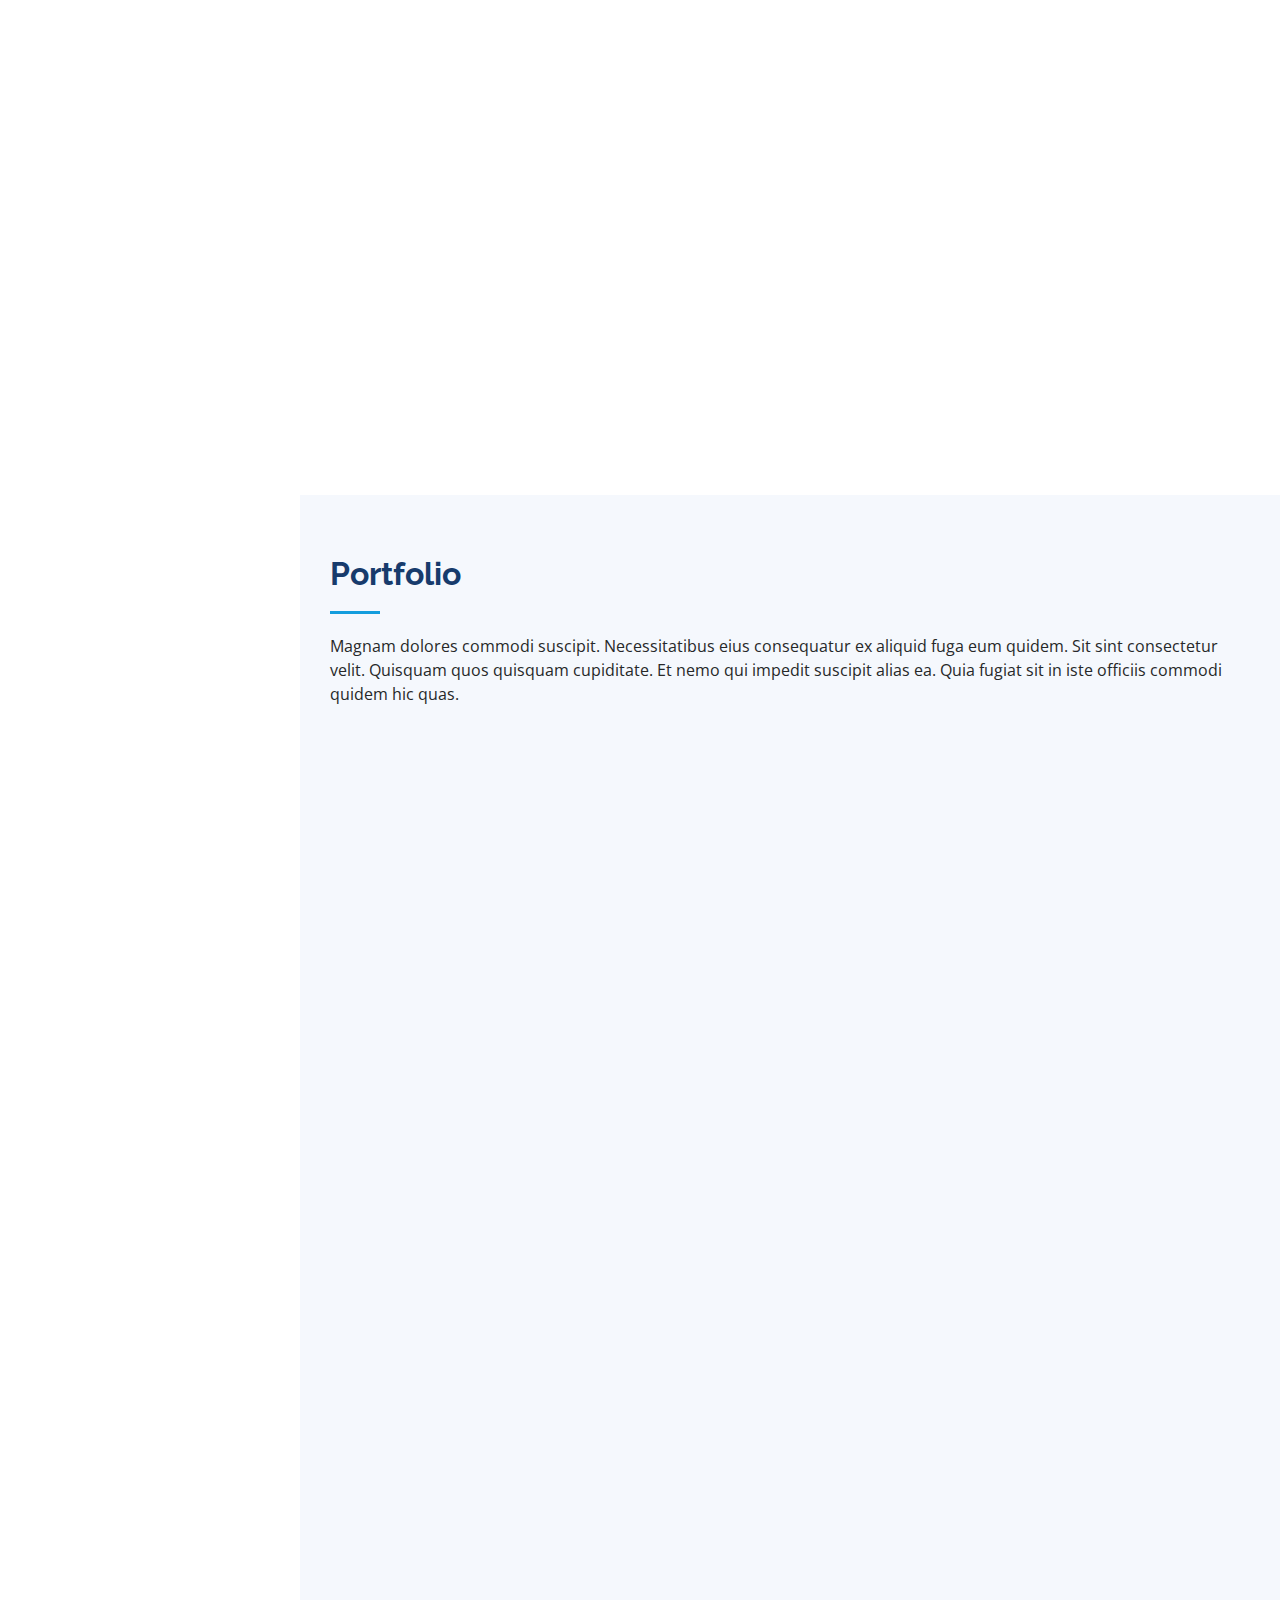
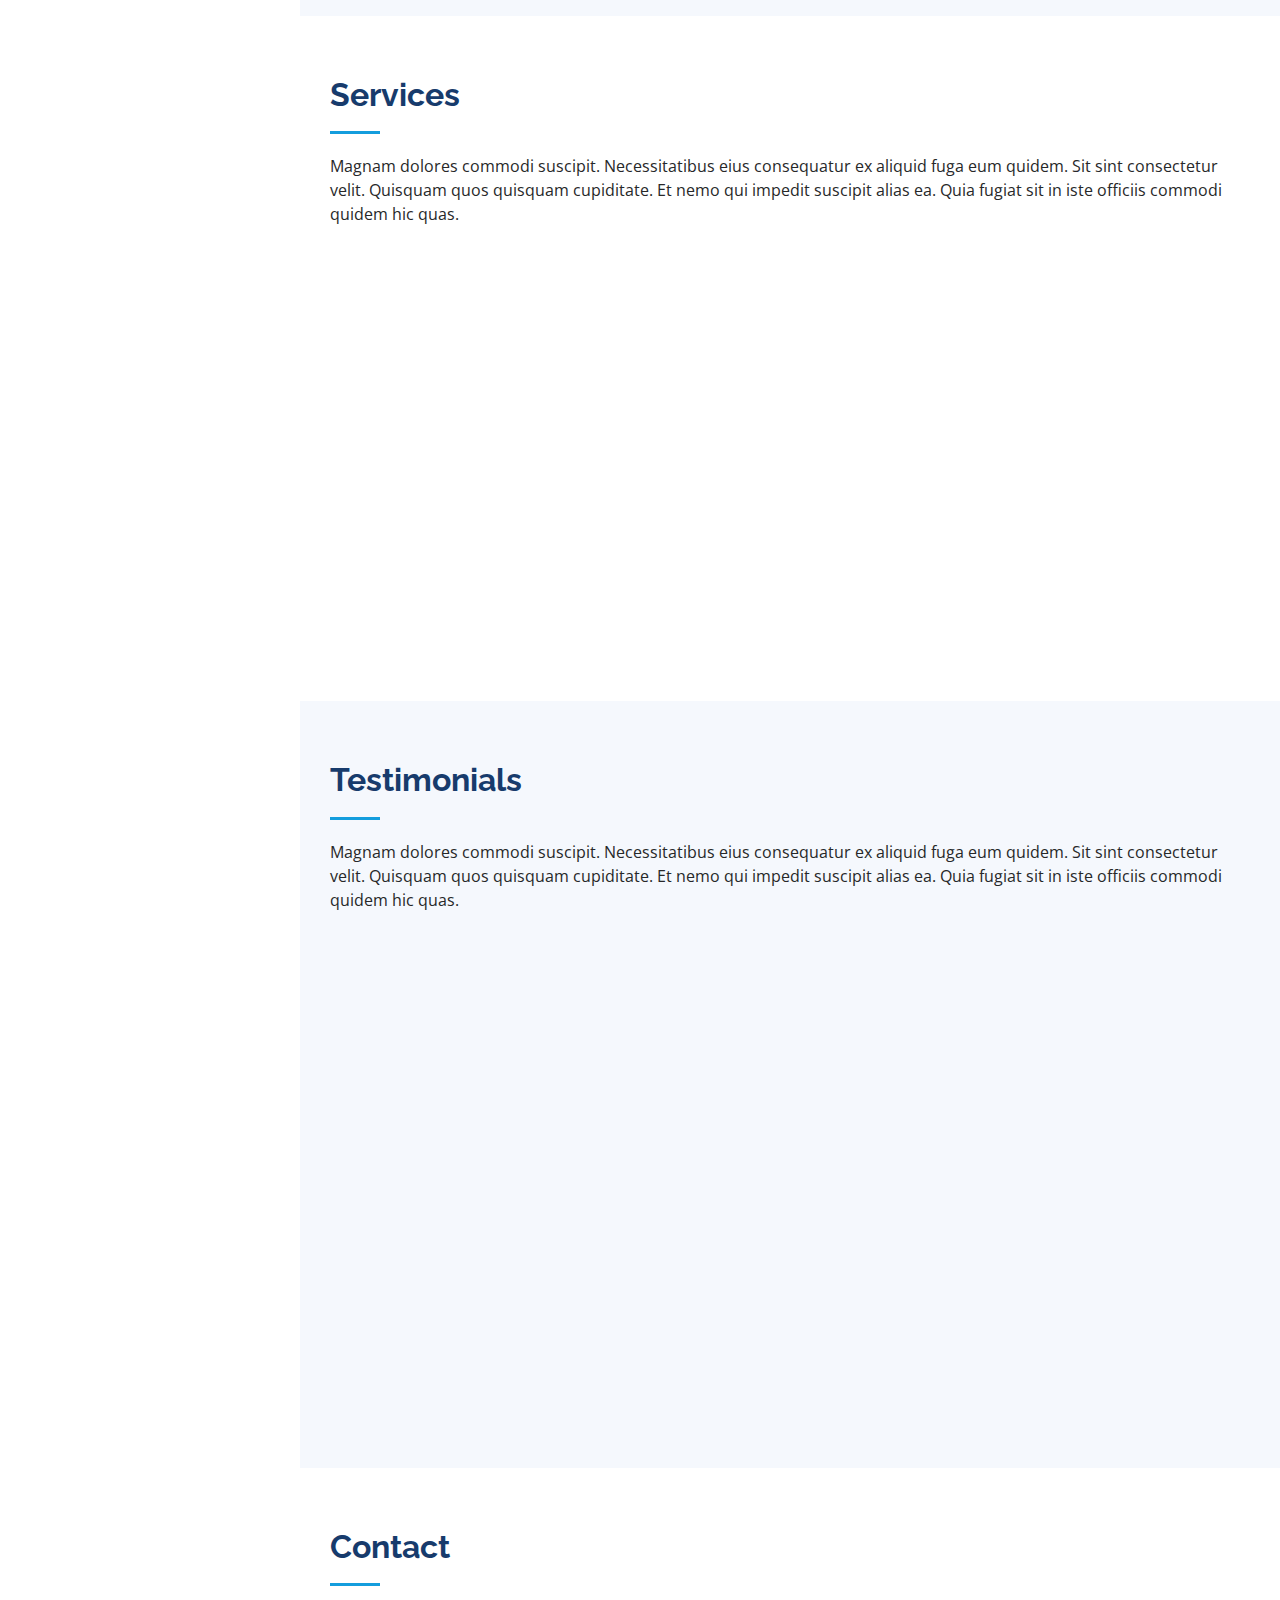
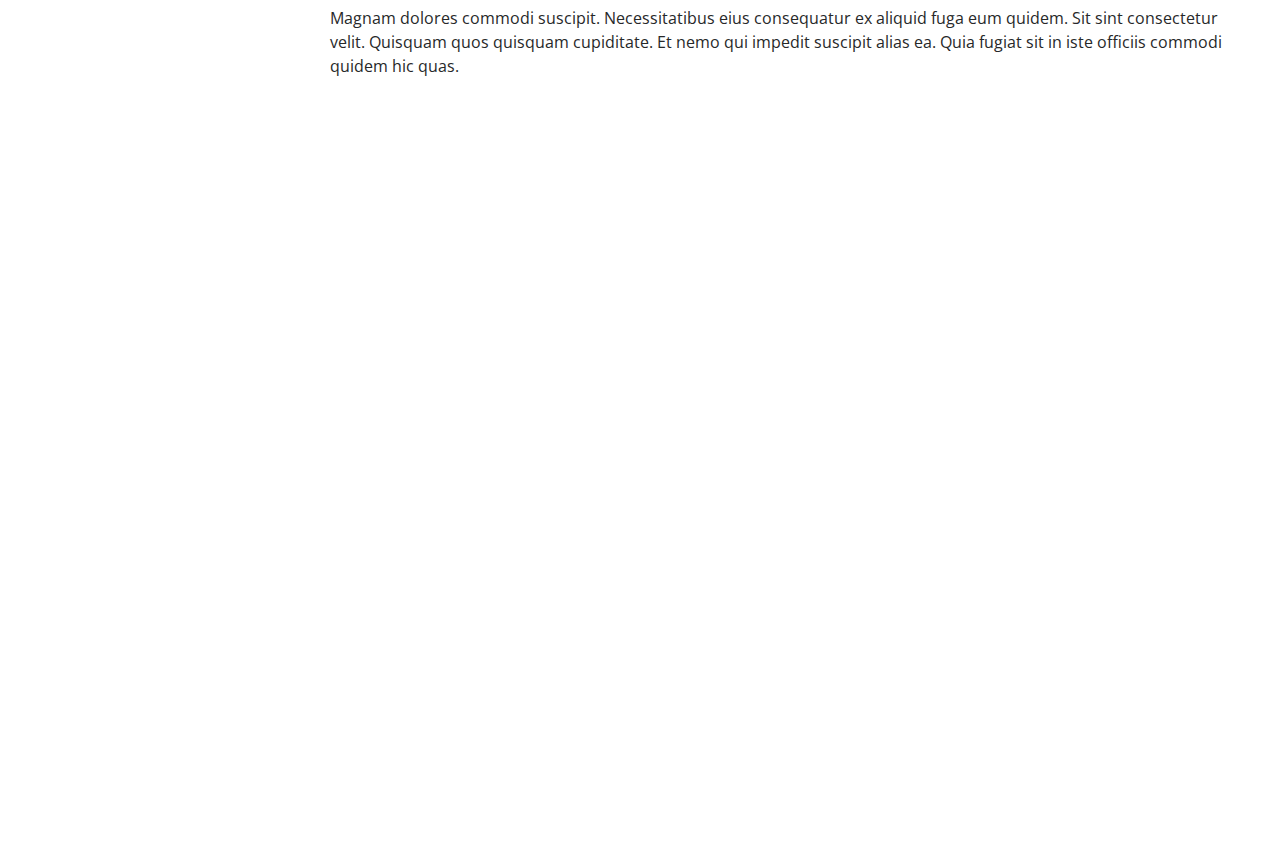
==== commit 0b02fded: "deneme6" ====
--- a/iPortfolio/index.html
+++ b/iPortfolio/index.html
@@ -85,8 +85,8 @@
       <div class="container">
 
         <div class="section-title">
-          <h2>About</h2>
-          <p>Magnam dolores commodi suscipit. Necessitatibus eius consequatur ex aliquid fuga eum quidem. Sit sint consectetur velit. Quisquam quos quisquam cupiditate. Et nemo qui impedit suscipit alias ea. Quia fugiat sit in iste officiis commodi quidem hic quas.</p>
+          <h2>Hakkımda</h2>
+          <p>Merhaba! Ben Dilara, yazılım mühendisiyim. JavaScript, Python ve Java gibi dillerde uzmanlaştım. Müşteri odaklı çözümler üretmeye ve takım çalışmasına önem veriyorum. Sürekli olarak kendimi güncel tutmak için eğitimlere katılıyorum ve yeni projelerde yer almak için açığım. İletişim için buradayım!</p>
         </div>
 
         <div class="row">
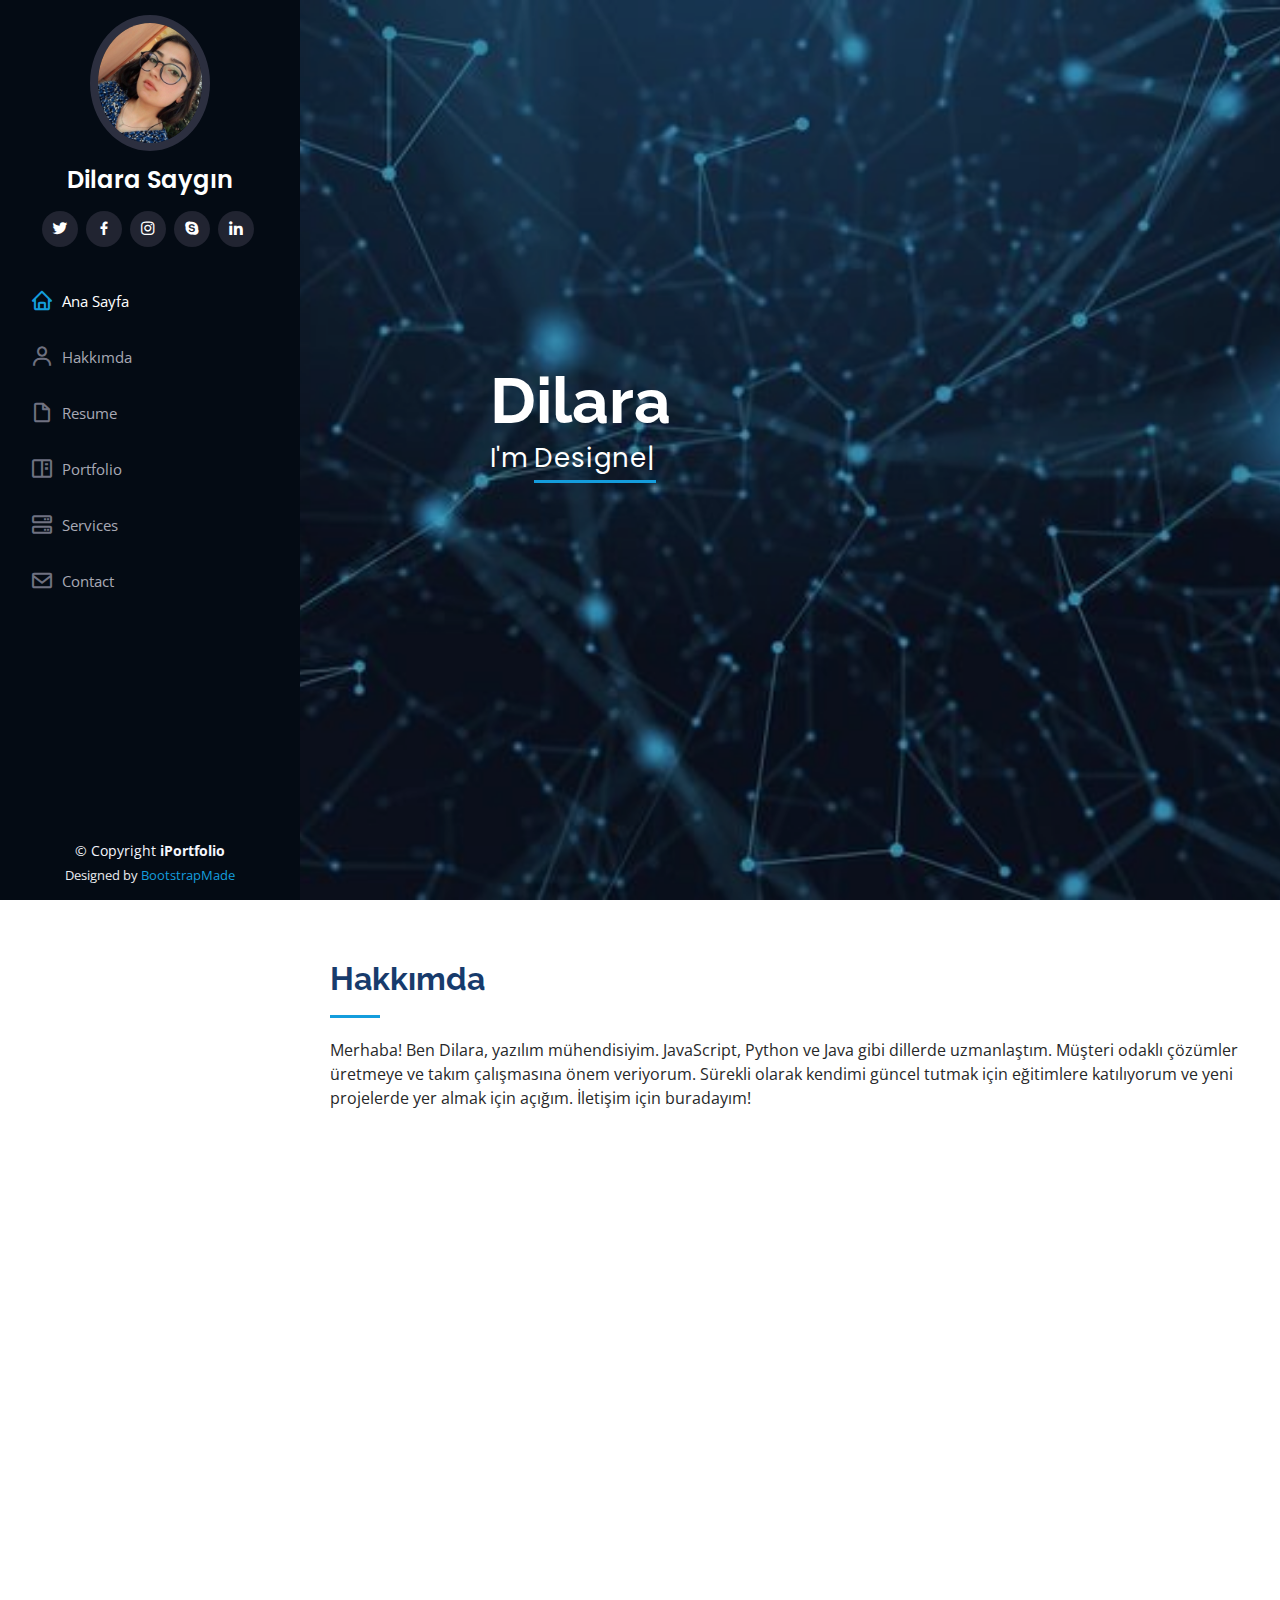
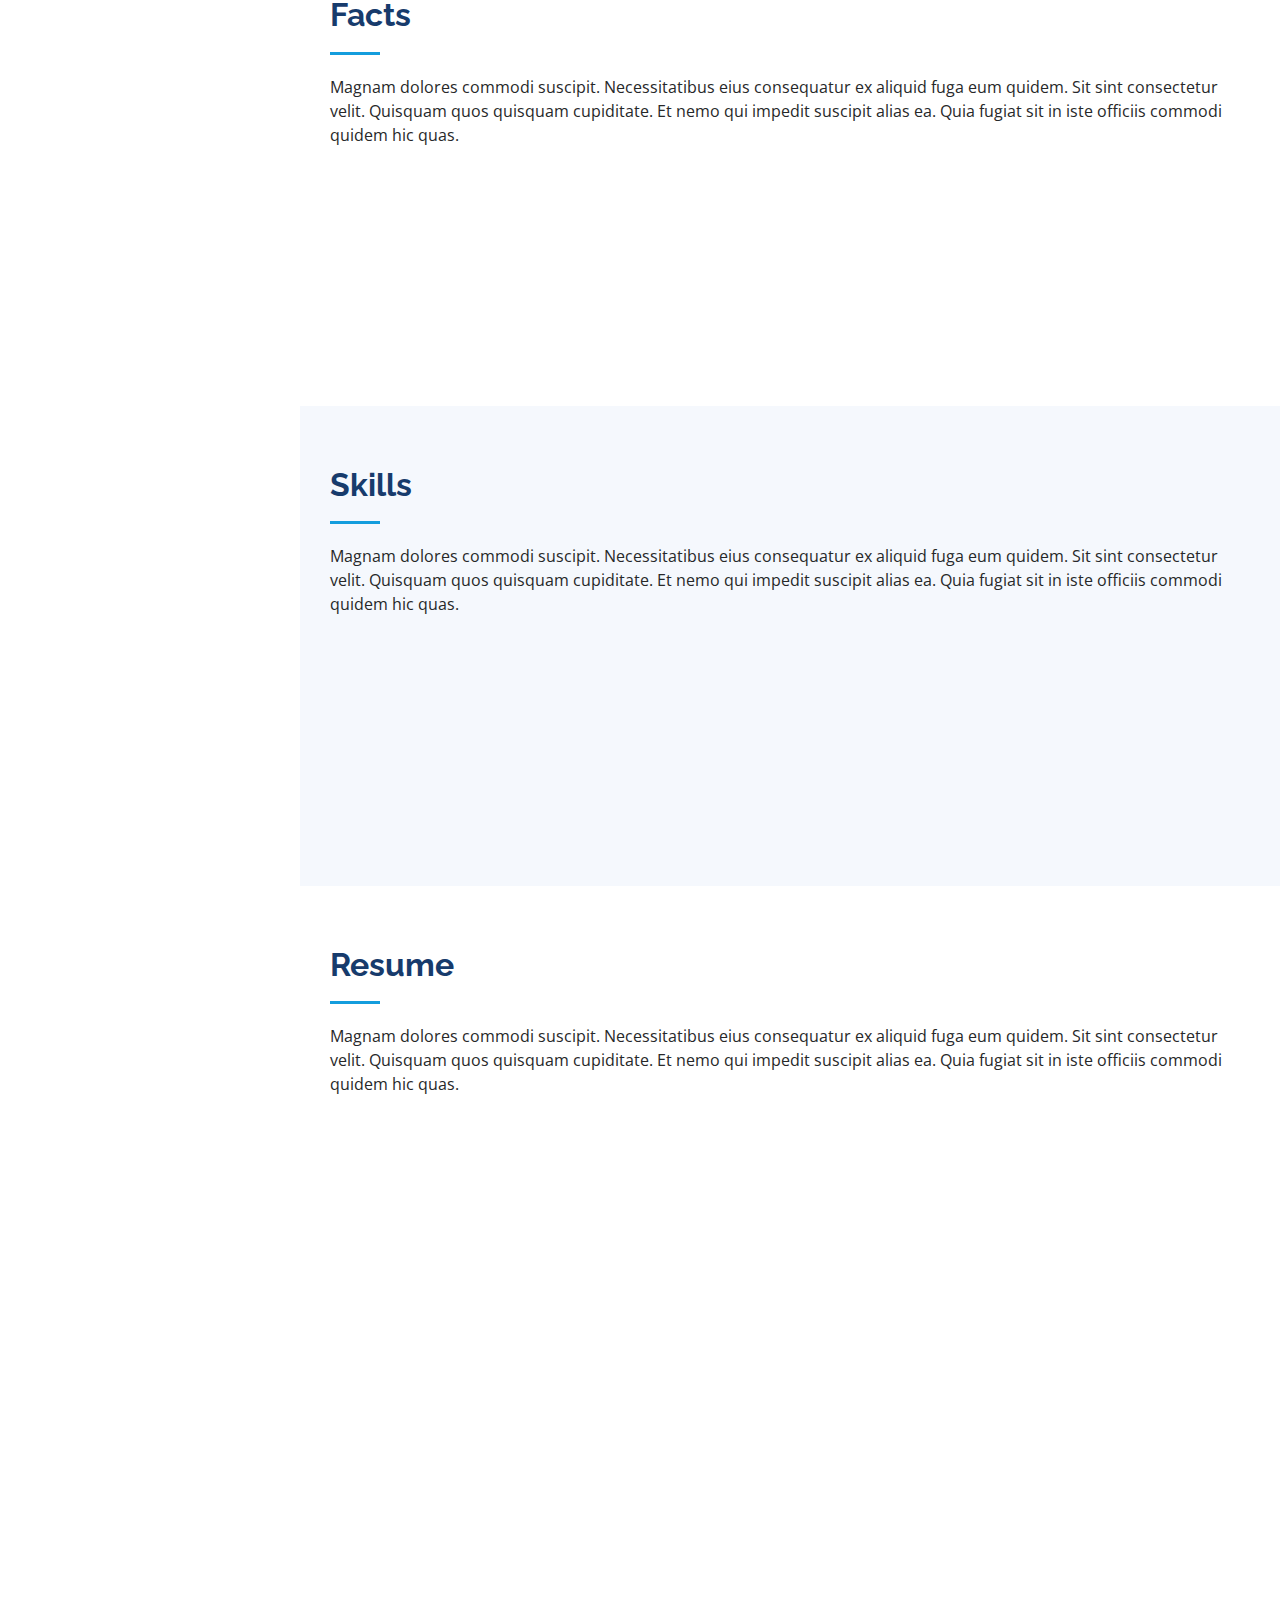
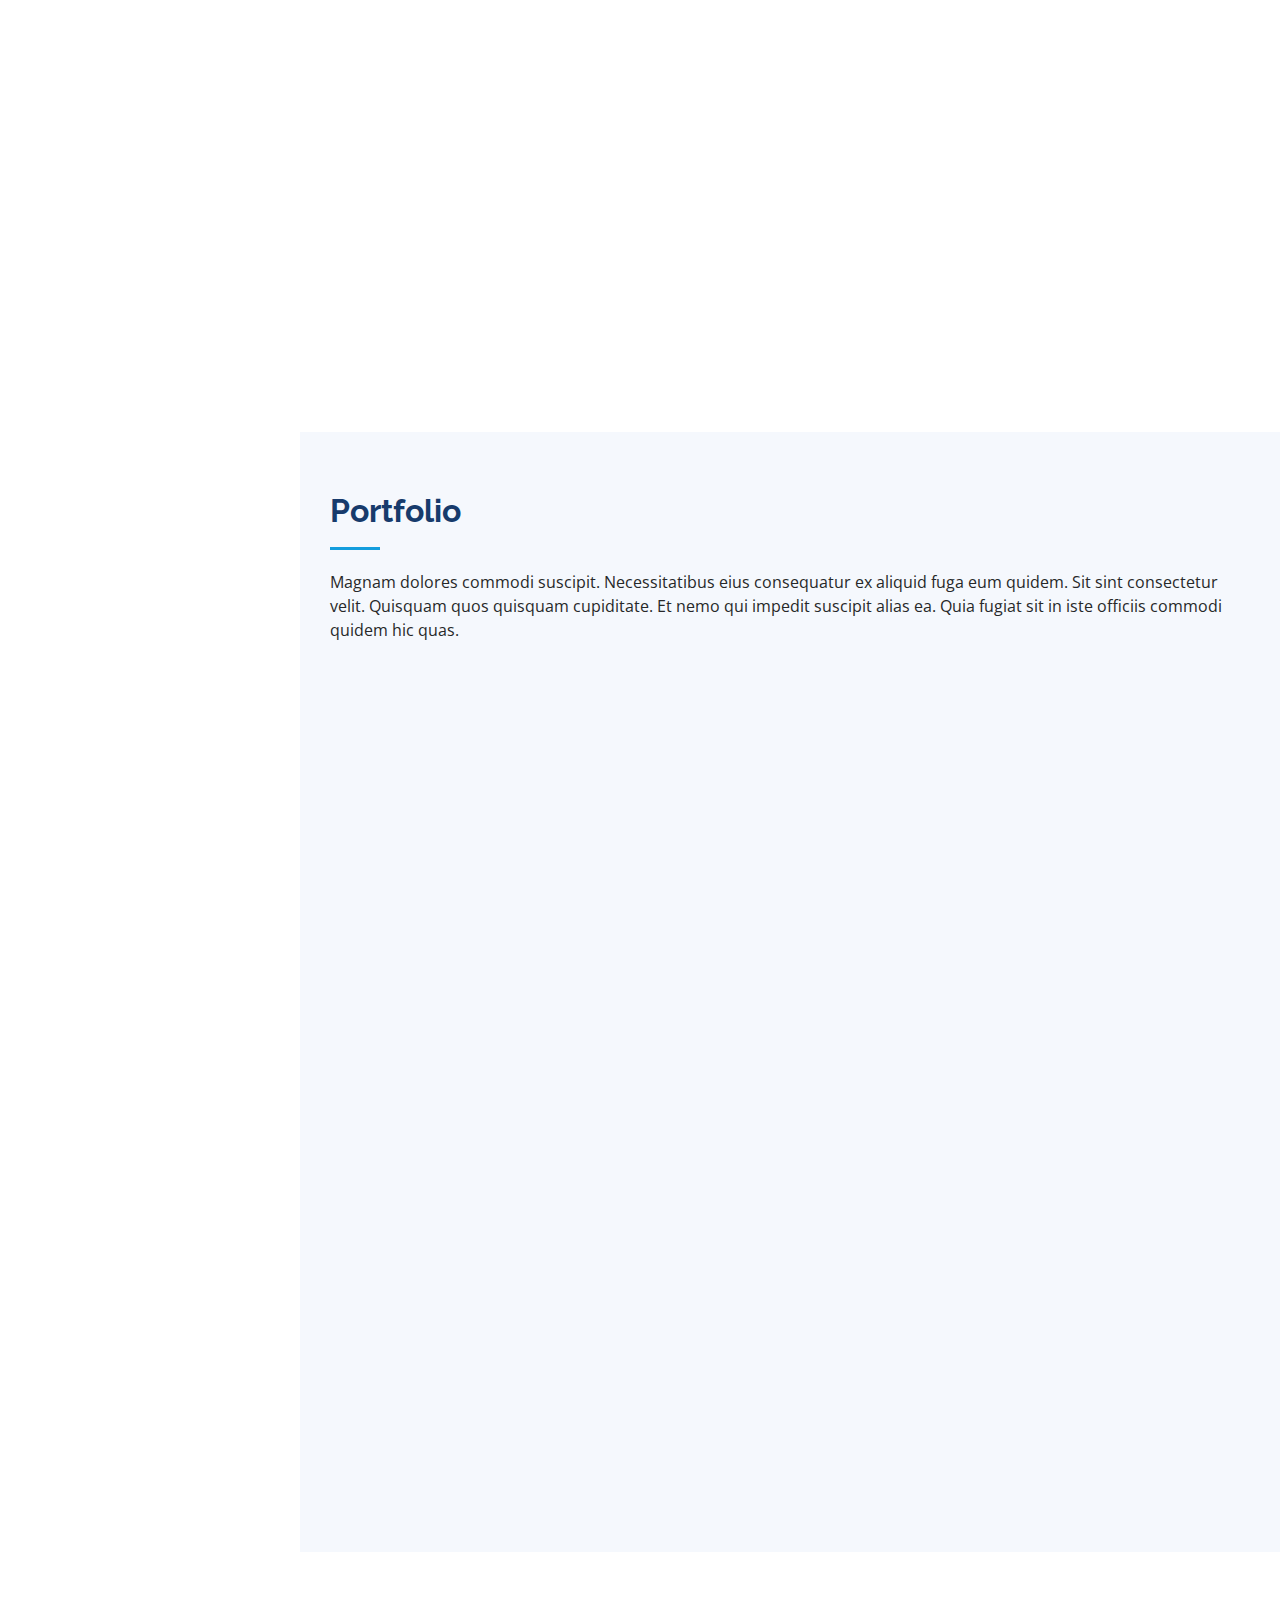
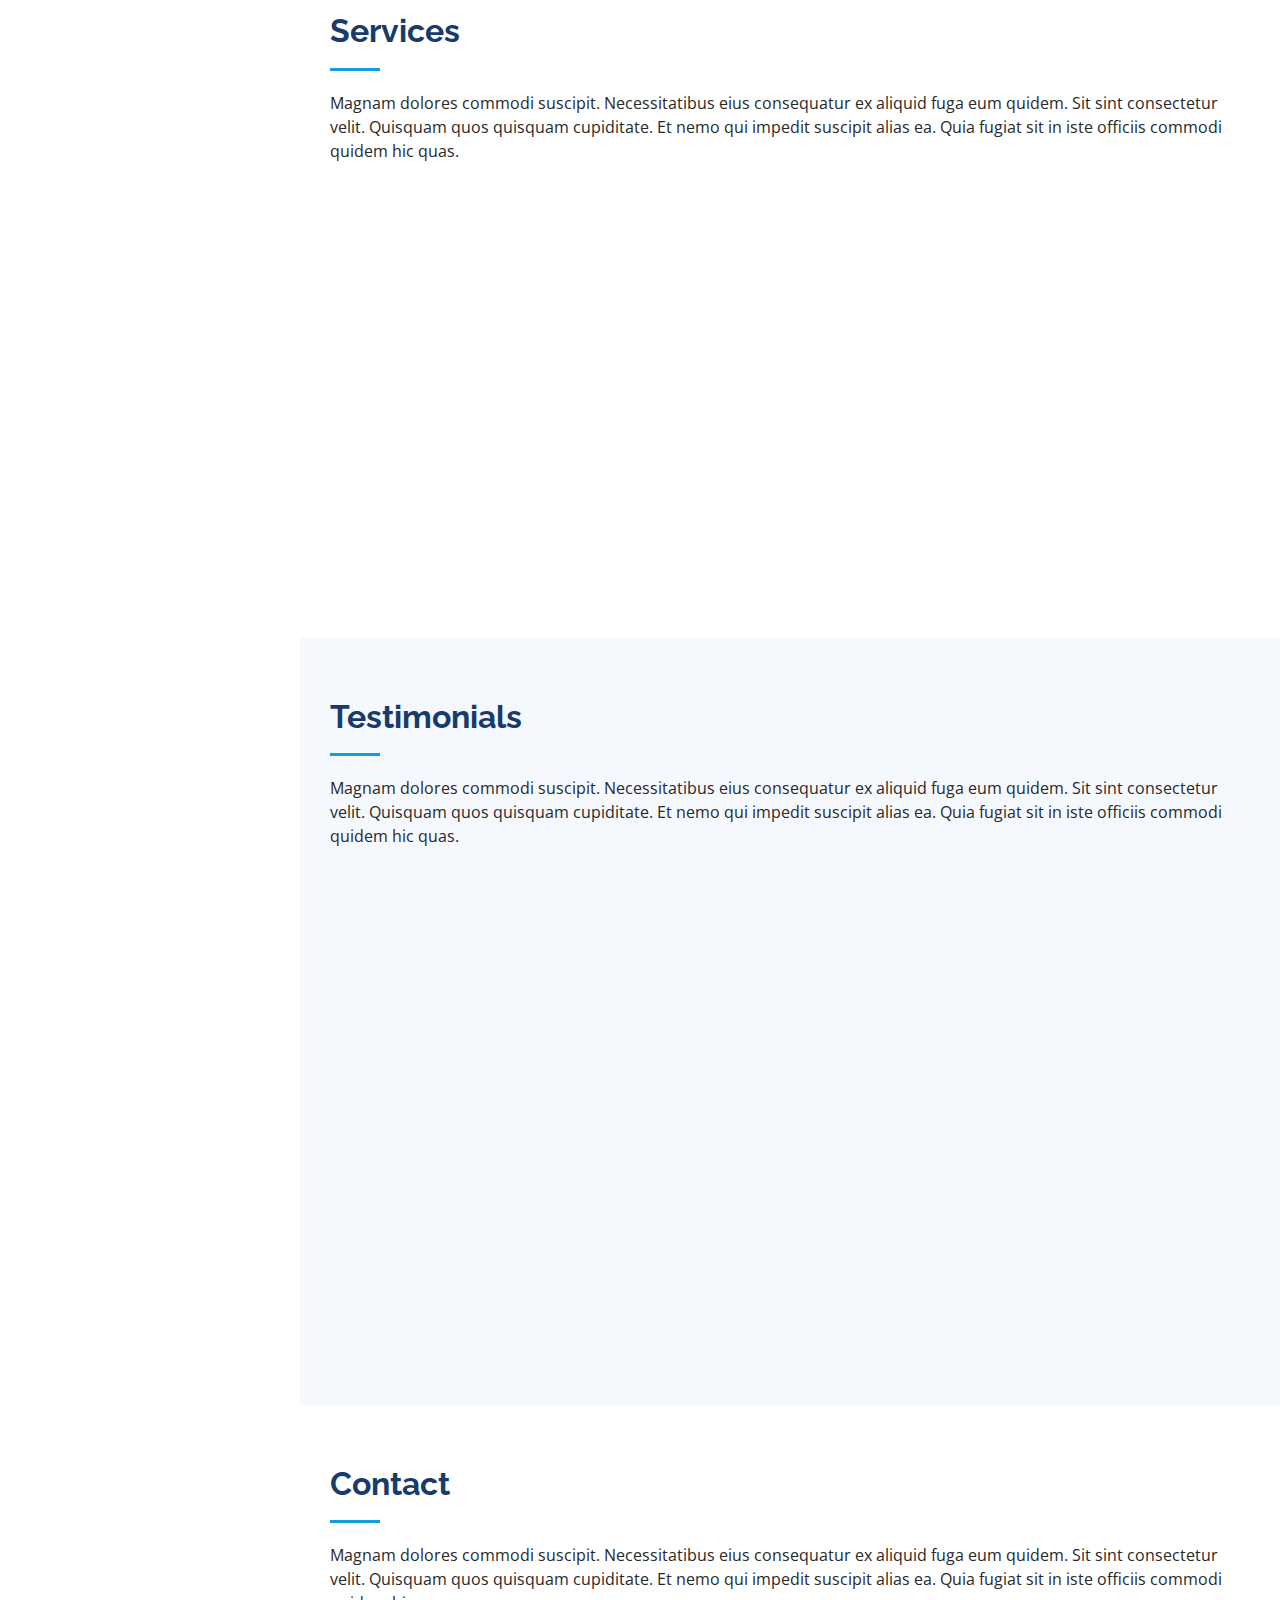
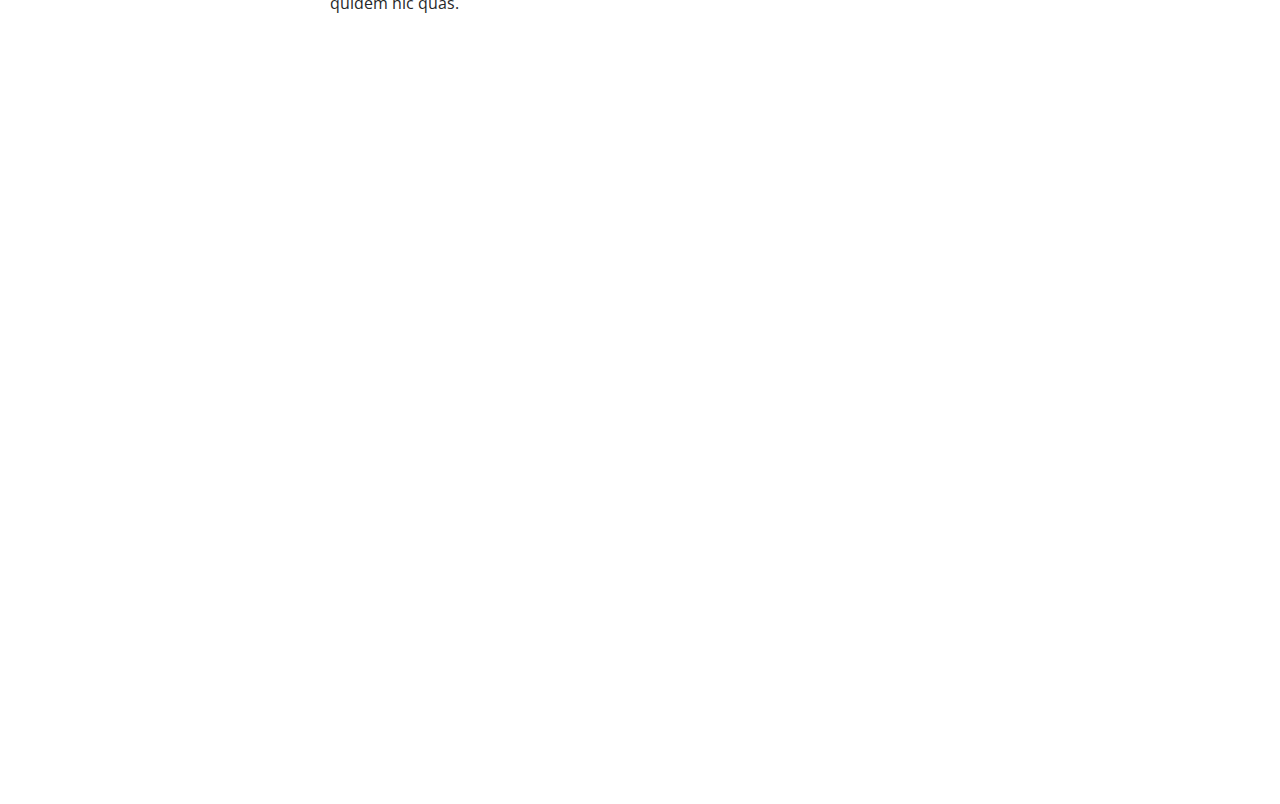
==== commit 5cdabf7b: "deneme7" ====
--- a/iPortfolio/index.html
+++ b/iPortfolio/index.html
@@ -117,10 +117,7 @@
                 </ul>
               </div>
             </div>
-            <p>
-              Officiis eligendi itaque labore et dolorum mollitia officiis optio vero. Quisquam sunt adipisci omnis et ut. Nulla accusantium dolor incidunt officia tempore. Et eius omnis.
-              Cupiditate ut dicta maxime officiis quidem quia. Sed et consectetur qui quia repellendus itaque neque. Aliquid amet quidem ut quaerat cupiditate. Ab et eum qui repellendus omnis culpa magni laudantium dolores.
-            </p>
+           
           </div>
         </div>
 
